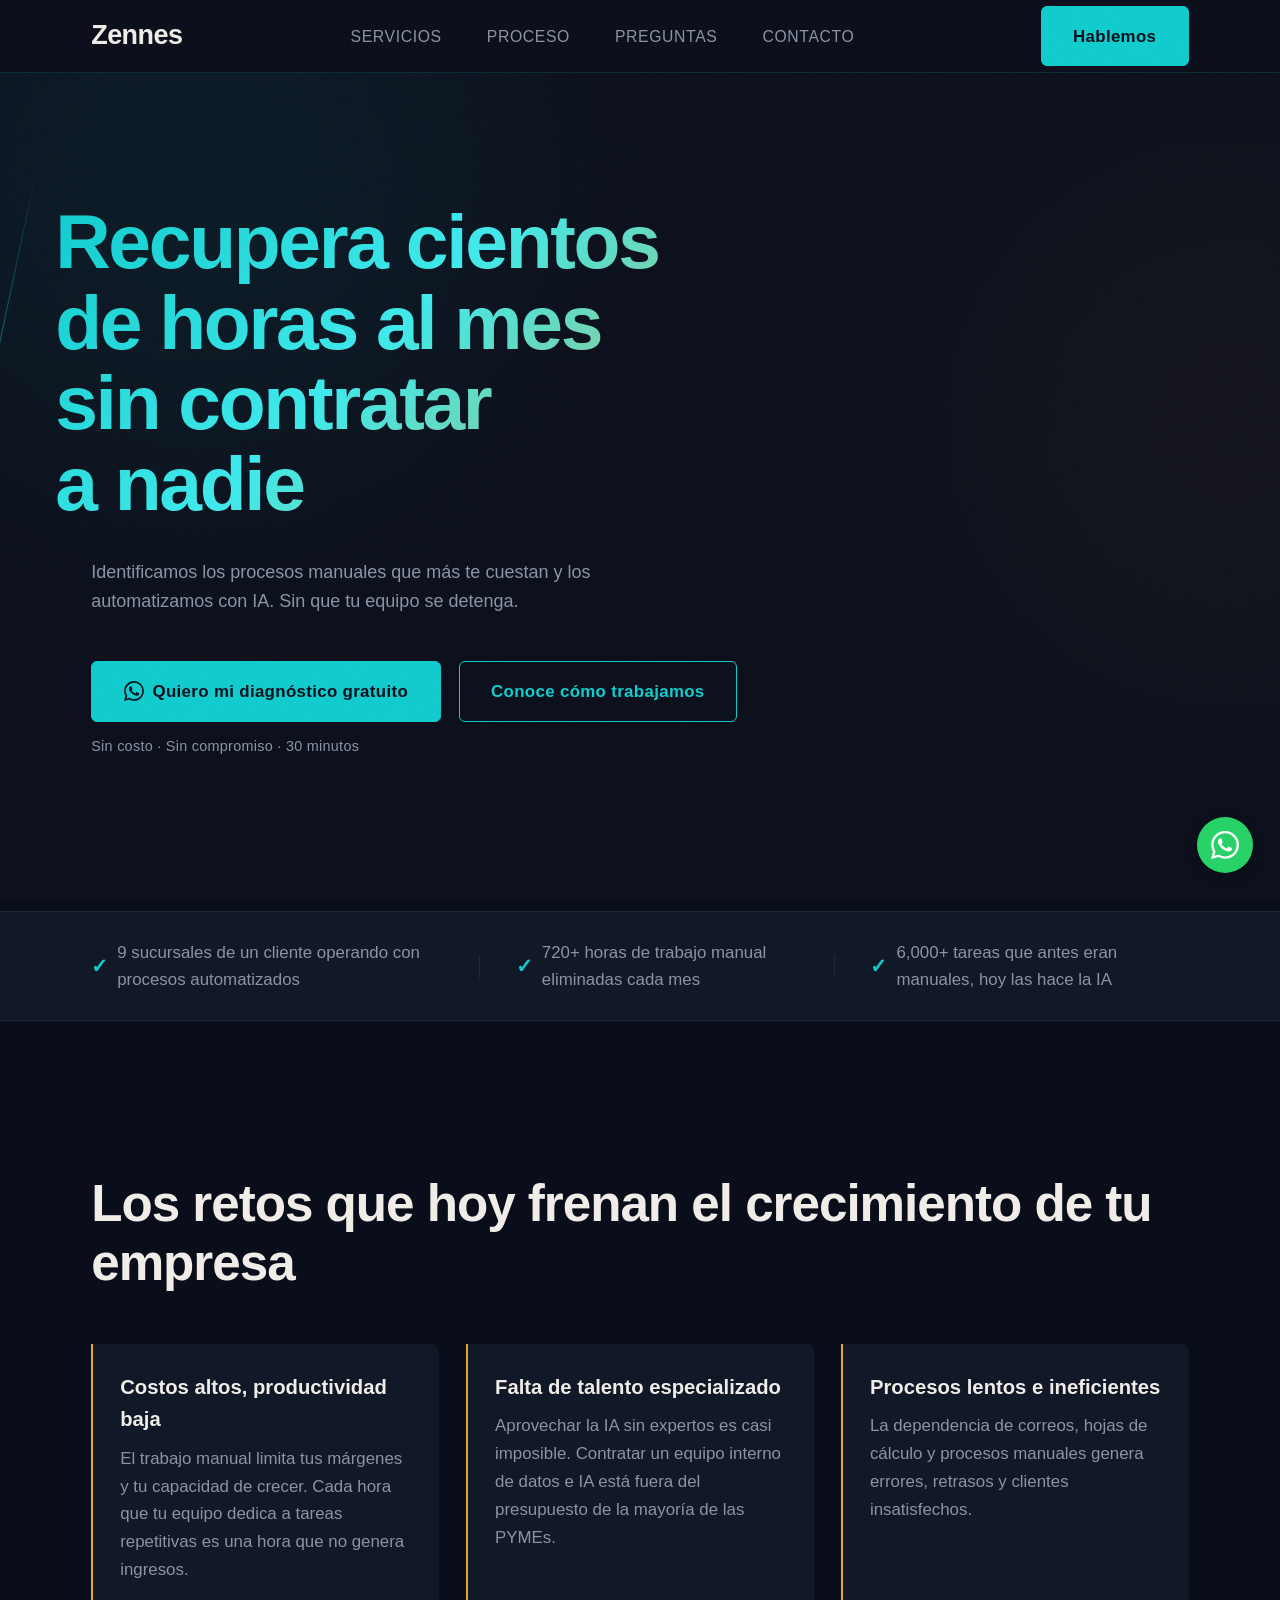
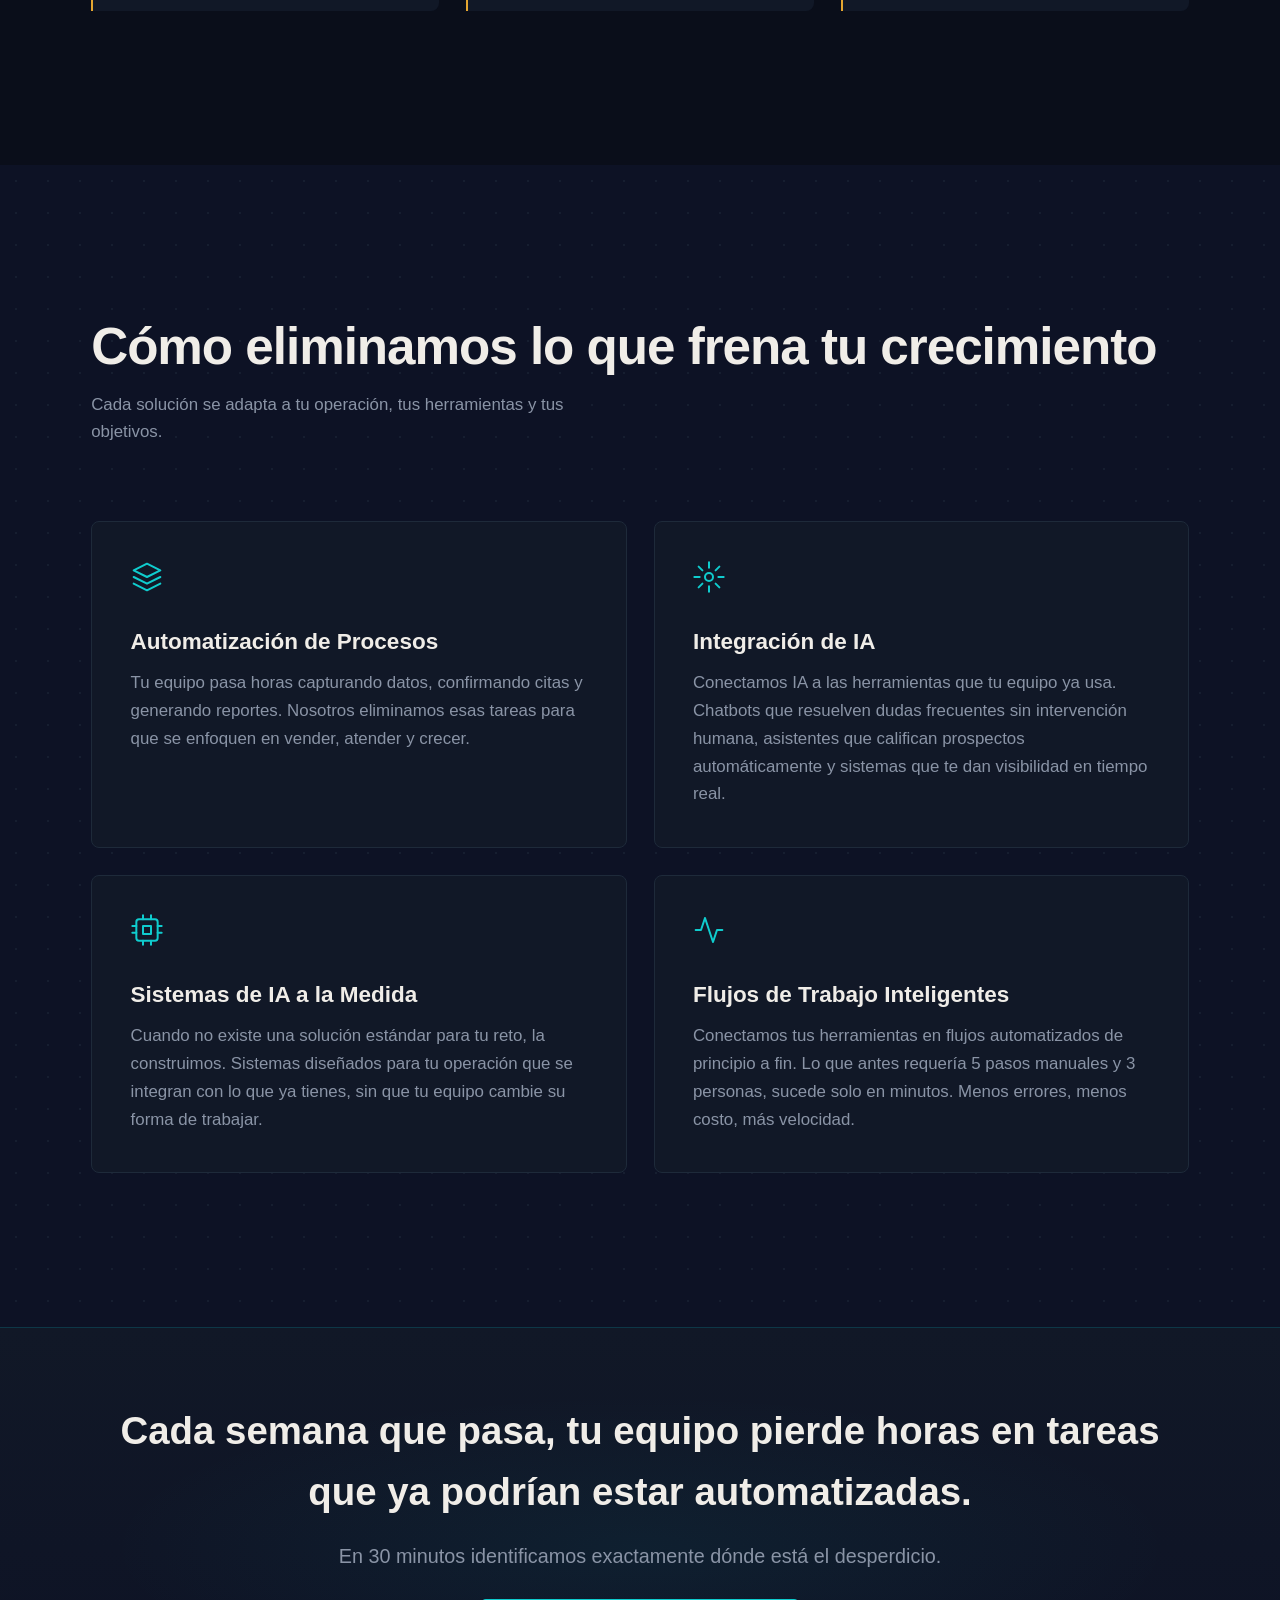
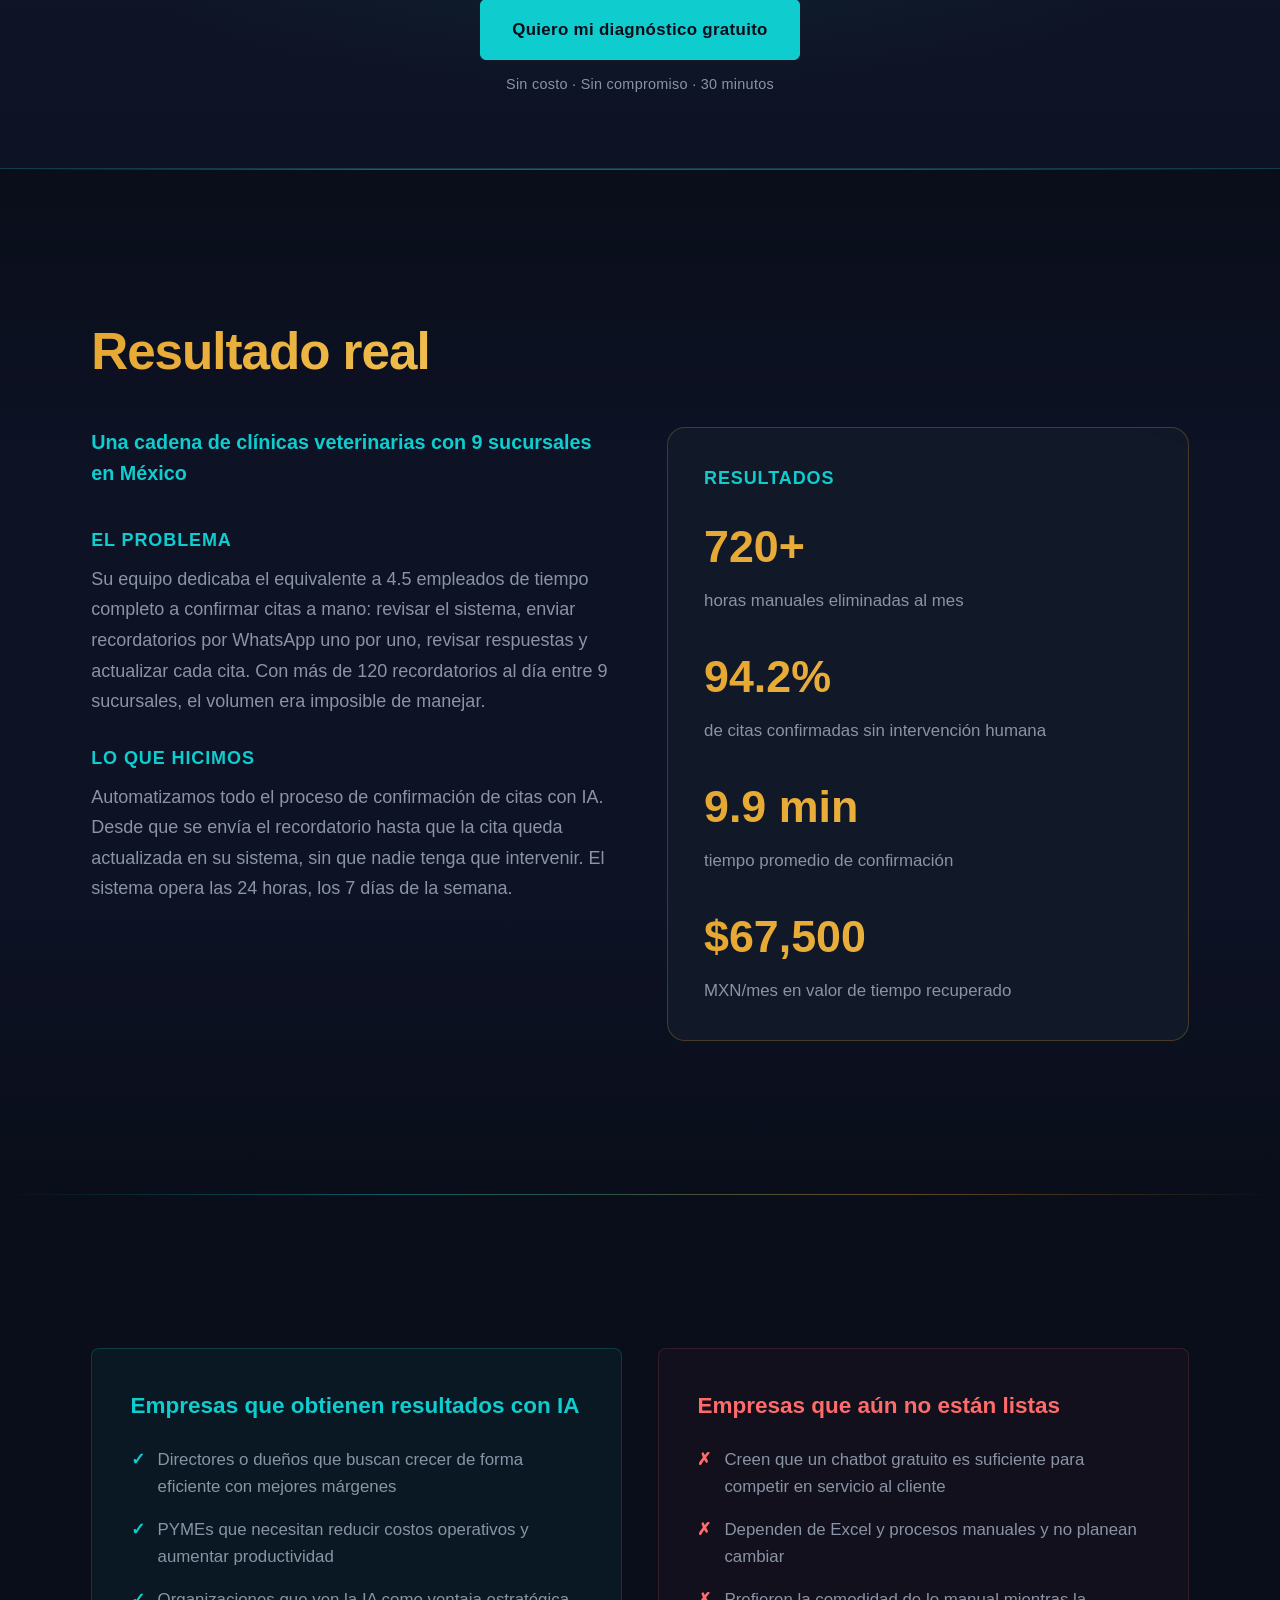
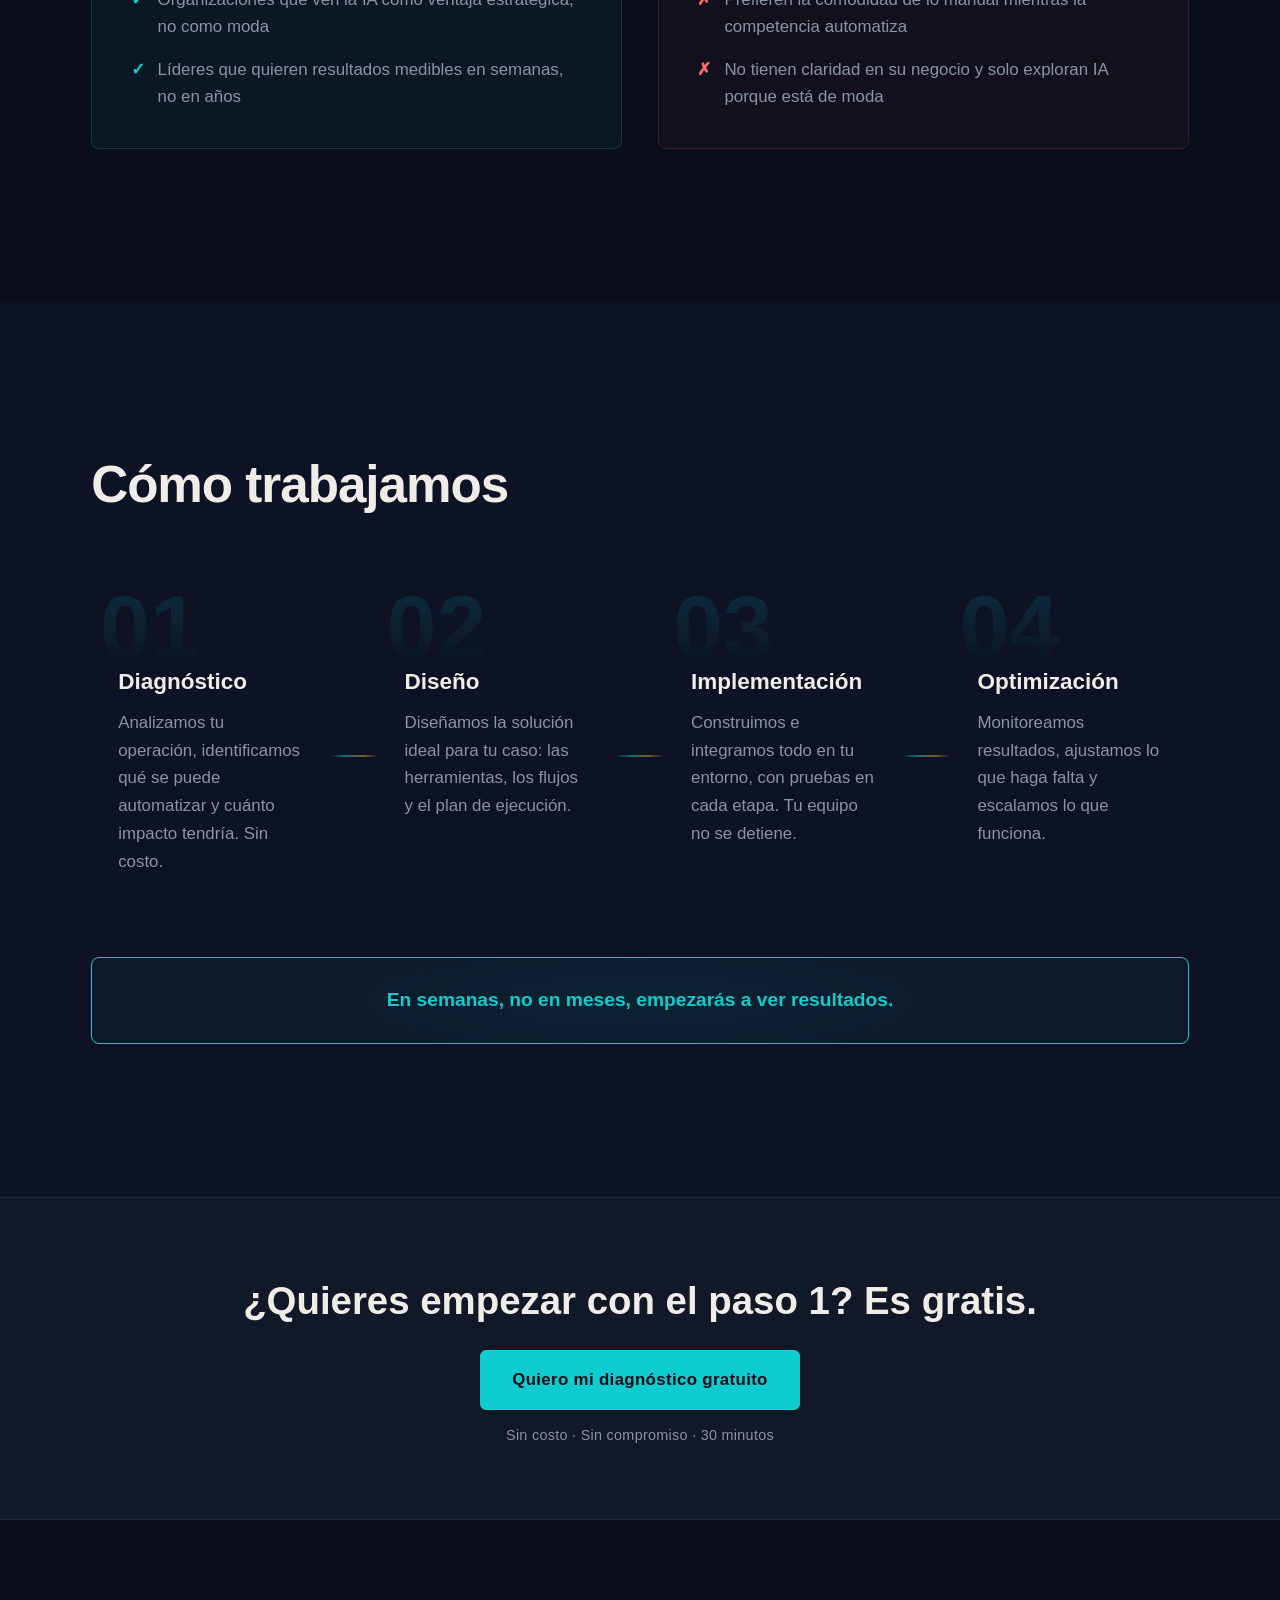
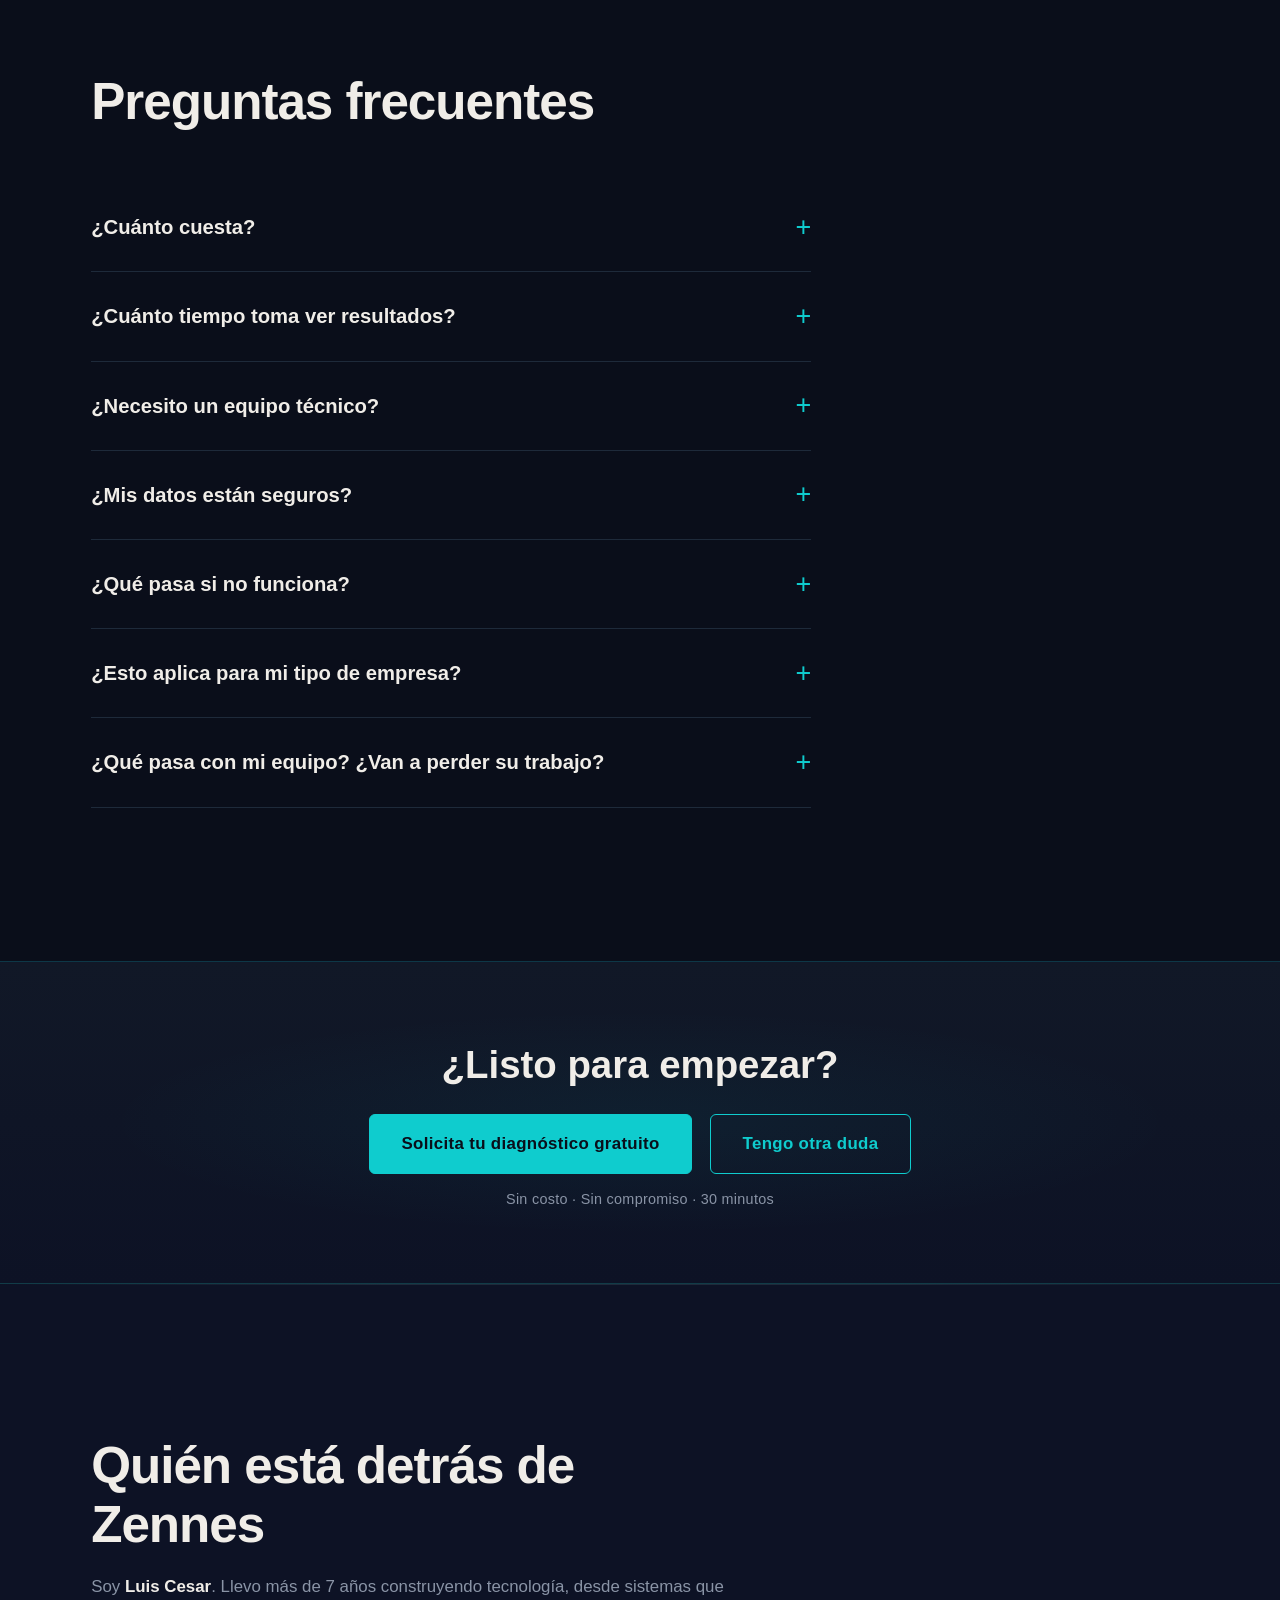
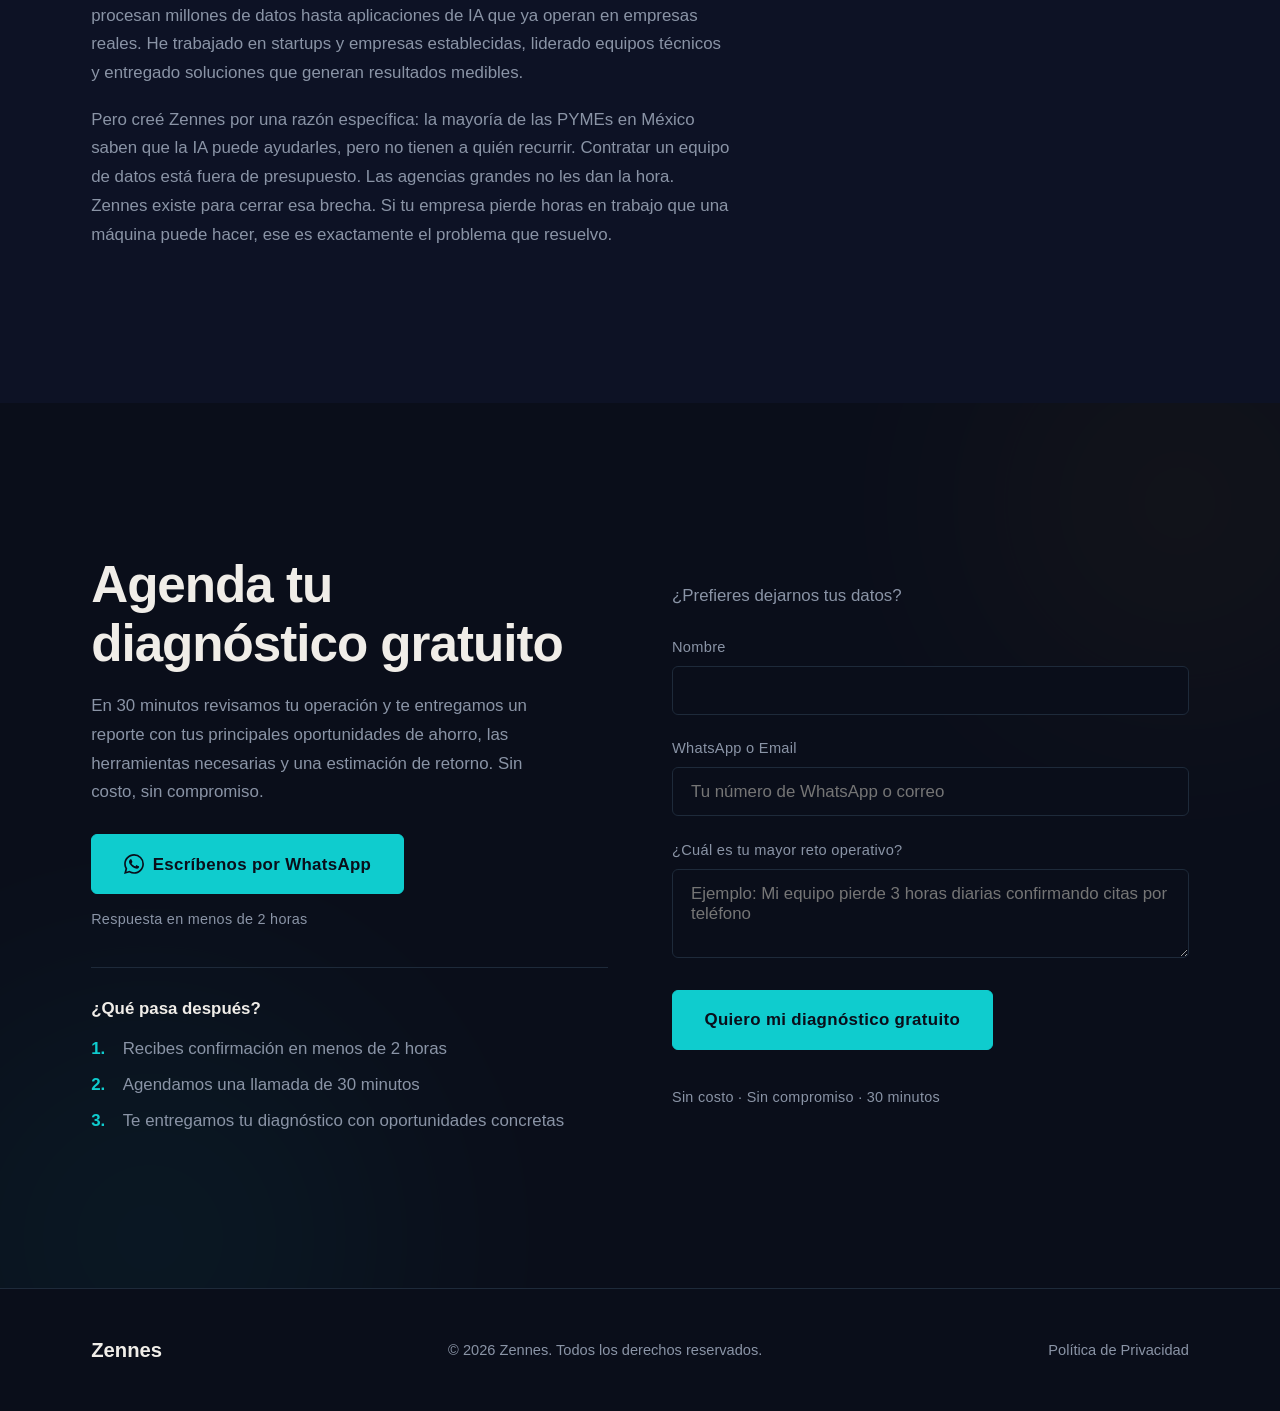
==== index.html @ e69bf0d9 "feat: design refresh with warm accent, stagger animations, and elevated case study - Add warm amber " ====
<!DOCTYPE html>
<html lang="es">
<head>
  <meta charset="UTF-8">
  <meta name="viewport" content="width=device-width, initial-scale=1.0">
  <title>Zennes | Automatiza tu negocio con IA | Consultoría para PYMEs en México</title>
  <meta name="description" content="Recupera cientos de horas al mes automatizando procesos con IA. Consultoría para PYMEs en México. Diagnóstico gratuito.">
  <meta property="og:title" content="Zennes | Automatiza tu negocio con IA">
  <meta property="og:description" content="Recupera cientos de horas al mes automatizando procesos con IA. Consultoría para PYMEs en México.">
  <meta property="og:type" content="website">
  <meta property="og:locale" content="es_MX">
  <link href="https://api.fontshare.com/v2/css?f[]=clash-display@400,500,600,700&f[]=general-sans@400,500,600,700&display=swap" rel="stylesheet">
  <link rel="stylesheet" href="styles.css">
  <!-- Google Analytics -->
  <script async src="https://www.googletagmanager.com/gtag/js?id=G-JPM9BBRP84"></script>
  <script>
    window.dataLayer = window.dataLayer || [];
    function gtag(){dataLayer.push(arguments);}
    gtag('js', new Date());
    gtag('config', 'G-JPM9BBRP84');
  </script>
</head>
<body>

  <!-- ========== NAVIGATION ========== -->
  <nav class="nav" id="nav">
    <div class="nav__inner">
      <a href="#" class="nav__logo">Zennes</a>
      <button class="nav__hamburger" id="nav-toggle" aria-label="Abrir menú" aria-expanded="false">
        <span class="nav__hamburger-line"></span>
        <span class="nav__hamburger-line"></span>
        <span class="nav__hamburger-line"></span>
      </button>
      <ul class="nav__links" id="nav-links">
        <li><a href="#servicios" class="nav__link">Servicios</a></li>
        <li><a href="#proceso" class="nav__link">Proceso</a></li>
        <li><a href="#preguntas" class="nav__link">Preguntas</a></li>
        <li><a href="#contacto" class="nav__link">Contacto</a></li>
      </ul>
      <a href="https://wa.me/5215524497465?text=Hola%2C%20me%20interesa%20un%20diagn%C3%B3stico%20de%20automatizaci%C3%B3n%20para%20mi%20empresa." class="btn btn--solid nav__cta" target="_blank" rel="noopener">Hablemos</a>
    </div>
  </nav>

  <!-- ========== HERO ========== -->
  <section class="hero" id="hero">
    <div class="hero__gradient-blob hero__gradient-blob--1"></div>
    <div class="hero__gradient-blob hero__gradient-blob--2"></div>
    <div class="hero__inner">
      <div class="hero__content">
        <h1 class="hero__heading">
          Recupera cientos<br>
          de horas al mes<br>
          sin contratar<br>
          a nadie
        </h1>
        <p class="hero__subtext">Identificamos los procesos manuales que más te cuestan y los automatizamos con IA. Sin que tu equipo se detenga.</p>
        <div class="hero__ctas">
          <a href="https://wa.me/5215524497465?text=Hola%2C%20me%20interesa%20un%20diagn%C3%B3stico%20de%20automatizaci%C3%B3n%20para%20mi%20empresa." class="btn btn--solid" target="_blank" rel="noopener">
            <svg class="btn__icon" width="20" height="20" viewBox="0 0 24 24" fill="currentColor"><path d="M17.472 14.382c-.297-.149-1.758-.867-2.03-.967-.273-.099-.471-.148-.67.15-.197.297-.767.966-.94 1.164-.173.199-.347.223-.644.075-.297-.15-1.255-.463-2.39-1.475-.883-.788-1.48-1.761-1.653-2.059-.173-.297-.018-.458.13-.606.134-.133.298-.347.446-.52.149-.174.198-.298.298-.497.099-.198.05-.371-.025-.52-.075-.149-.669-1.612-.916-2.207-.242-.579-.487-.5-.669-.51-.173-.008-.371-.01-.57-.01-.198 0-.52.074-.792.372-.272.297-1.04 1.016-1.04 2.479 0 1.462 1.065 2.875 1.213 3.074.149.198 2.096 3.2 5.077 4.487.709.306 1.262.489 1.694.625.712.227 1.36.195 1.871.118.571-.085 1.758-.719 2.006-1.413.248-.694.248-1.289.173-1.413-.074-.124-.272-.198-.57-.347m-5.421 7.403h-.004a9.87 9.87 0 0 1-5.031-1.378l-.361-.214-3.741.982.998-3.648-.235-.374a9.86 9.86 0 0 1-1.51-5.26c.001-5.45 4.436-9.884 9.888-9.884 2.64 0 5.122 1.03 6.988 2.898a9.825 9.825 0 0 1 2.893 6.994c-.003 5.45-4.437 9.884-9.885 9.884m8.413-18.297A11.815 11.815 0 0 0 12.05 0C5.495 0 .16 5.335.157 11.892c0 2.096.547 4.142 1.588 5.945L.057 24l6.305-1.654a11.882 11.882 0 0 0 5.683 1.448h.005c6.554 0 11.89-5.335 11.893-11.893a11.821 11.821 0 0 0-3.48-8.413z"/></svg>
            Quiero mi diagnóstico gratuito
          </a>
          <a href="#proceso" class="btn btn--outline">
            Conoce cómo trabajamos
          </a>
        </div>
        <span class="btn__micro">Sin costo · Sin compromiso · 30 minutos</span>
      </div>
    </div>
  </section>

  <!-- ========== SOCIAL PROOF ========== -->
  <section class="proof">
    <div class="proof__inner">
      <div class="proof__item">
        <span class="proof__check" aria-hidden="true">&#10003;</span>
        <span class="proof__text">9 sucursales de un cliente operando con procesos automatizados</span>
      </div>
      <div class="proof__divider" aria-hidden="true"></div>
      <div class="proof__item">
        <span class="proof__check" aria-hidden="true">&#10003;</span>
        <span class="proof__text">720+ horas de trabajo manual eliminadas cada mes</span>
      </div>
      <div class="proof__divider" aria-hidden="true"></div>
      <div class="proof__item">
        <span class="proof__check" aria-hidden="true">&#10003;</span>
        <span class="proof__text">6,000+ tareas que antes eran manuales, hoy las hace la IA</span>
      </div>
    </div>
  </section>

  <!-- ========== PAIN POINTS ========== -->
  <section class="pains reveal">
    <div class="pains__inner">
      <h2 class="section-heading">Los retos que hoy frenan el crecimiento de tu empresa</h2>
      <div class="pains__grid">
        <div class="pains__card stagger-item">
          <h3 class="pains__title">Costos altos, productividad baja</h3>
          <p class="pains__desc">El trabajo manual limita tus márgenes y tu capacidad de crecer. Cada hora que tu equipo dedica a tareas repetitivas es una hora que no genera ingresos.</p>
        </div>
        <div class="pains__card stagger-item">
          <h3 class="pains__title">Falta de talento especializado</h3>
          <p class="pains__desc">Aprovechar la IA sin expertos es casi imposible. Contratar un equipo interno de datos e IA está fuera del presupuesto de la mayoría de las PYMEs.</p>
        </div>
        <div class="pains__card stagger-item">
          <h3 class="pains__title">Procesos lentos e ineficientes</h3>
          <p class="pains__desc">La dependencia de correos, hojas de cálculo y procesos manuales genera errores, retrasos y clientes insatisfechos.</p>
        </div>
      </div>
    </div>
  </section>

  <!-- ========== WHAT WE DO ========== -->
  <section class="services reveal" id="servicios">
    <div class="services__inner">
      <div class="services__header">
        <h2 class="section-heading">Cómo eliminamos lo que frena tu crecimiento</h2>
        <p class="section-subtext">Cada solución se adapta a tu operación, tus herramientas y tus objetivos.</p>
      </div>
      <div class="services__grid">
        <div class="service-card service-card--1 stagger-item">
          <div class="service-card__icon">
            <svg width="32" height="32" viewBox="0 0 24 24" fill="none" stroke="currentColor" stroke-width="1.5" stroke-linecap="round" stroke-linejoin="round"><path d="M12 2L2 7l10 5 10-5-10-5z"/><path d="M2 17l10 5 10-5"/><path d="M2 12l10 5 10-5"/></svg>
          </div>
          <h3 class="service-card__title">Automatización de Procesos</h3>
          <p class="service-card__desc">Tu equipo pasa horas capturando datos, confirmando citas y generando reportes. Nosotros eliminamos esas tareas para que se enfoquen en vender, atender y crecer.</p>
        </div>
        <div class="service-card service-card--2 stagger-item">
          <div class="service-card__icon">
            <svg width="32" height="32" viewBox="0 0 24 24" fill="none" stroke="currentColor" stroke-width="1.5" stroke-linecap="round" stroke-linejoin="round"><circle cx="12" cy="12" r="3"/><path d="M12 1v4m0 14v4M4.22 4.22l2.83 2.83m9.9 9.9l2.83 2.83M1 12h4m14 0h4M4.22 19.78l2.83-2.83m9.9-9.9l2.83-2.83"/></svg>
          </div>
          <h3 class="service-card__title">Integración de IA</h3>
          <p class="service-card__desc">Conectamos IA a las herramientas que tu equipo ya usa. Chatbots que resuelven dudas frecuentes sin intervención humana, asistentes que califican prospectos automáticamente y sistemas que te dan visibilidad en tiempo real.</p>
        </div>
        <div class="service-card service-card--3 stagger-item">
          <div class="service-card__icon">
            <svg width="32" height="32" viewBox="0 0 24 24" fill="none" stroke="currentColor" stroke-width="1.5" stroke-linecap="round" stroke-linejoin="round"><rect x="4" y="4" width="16" height="16" rx="2"/><path d="M9 9h6v6H9z"/><path d="M9 1v3M15 1v3M9 20v3M15 20v3M20 9h3M20 14h3M1 9h3M1 14h3"/></svg>
          </div>
          <h3 class="service-card__title">Sistemas de IA a la Medida</h3>
          <p class="service-card__desc">Cuando no existe una solución estándar para tu reto, la construimos. Sistemas diseñados para tu operación que se integran con lo que ya tienes, sin que tu equipo cambie su forma de trabajar.</p>
        </div>
        <div class="service-card service-card--4 stagger-item">
          <div class="service-card__icon">
            <svg width="32" height="32" viewBox="0 0 24 24" fill="none" stroke="currentColor" stroke-width="1.5" stroke-linecap="round" stroke-linejoin="round"><polyline points="22 12 18 12 15 21 9 3 6 12 2 12"/></svg>
          </div>
          <h3 class="service-card__title">Flujos de Trabajo Inteligentes</h3>
          <p class="service-card__desc">Conectamos tus herramientas en flujos automatizados de principio a fin. Lo que antes requería 5 pasos manuales y 3 personas, sucede solo en minutos. Menos errores, menos costo, más velocidad.</p>
        </div>
      </div>
    </div>
  </section>

  <!-- ========== MID-PAGE CTA ========== -->
  <section class="mid-cta mid-cta--primary">
    <div class="mid-cta__inner">
      <h2 class="mid-cta__heading">Cada semana que pasa, tu equipo pierde horas en tareas que ya podrían estar automatizadas.</h2>
      <p class="mid-cta__subtext">En 30 minutos identificamos exactamente dónde está el desperdicio.</p>
      <a href="https://wa.me/5215524497465?text=Hola%2C%20me%20interesa%20un%20diagn%C3%B3stico%20de%20automatizaci%C3%B3n%20para%20mi%20empresa." class="btn btn--solid" target="_blank" rel="noopener">Quiero mi diagnóstico gratuito</a>
      <span class="btn__micro">Sin costo · Sin compromiso · 30 minutos</span>
    </div>
  </section>

  <!-- ========== CASE STUDY ========== -->
  <section class="case-study reveal">
    <div class="case-study__inner">
      <h2 class="section-heading">Resultado real</h2>
      <div class="case-study__content">
        <div class="case-study__context">
          <p class="case-study__client">Una cadena de clínicas veterinarias con 9 sucursales en México</p>
          <div class="case-study__block">
            <h3 class="case-study__label">El problema</h3>
            <p class="case-study__text">Su equipo dedicaba el equivalente a 4.5 empleados de tiempo completo a confirmar citas a mano: revisar el sistema, enviar recordatorios por WhatsApp uno por uno, revisar respuestas y actualizar cada cita. Con más de 120 recordatorios al día entre 9 sucursales, el volumen era imposible de manejar.</p>
          </div>
          <div class="case-study__block">
            <h3 class="case-study__label">Lo que hicimos</h3>
            <p class="case-study__text">Automatizamos todo el proceso de confirmación de citas con IA. Desde que se envía el recordatorio hasta que la cita queda actualizada en su sistema, sin que nadie tenga que intervenir. El sistema opera las 24 horas, los 7 días de la semana.</p>
          </div>
        </div>
        <div class="case-study__results">
          <h3 class="case-study__label">Resultados</h3>
          <ul class="case-study__metrics">
            <li class="case-study__metric">
              <span class="case-study__number" data-animate>720+</span>
              <span class="case-study__desc">horas manuales eliminadas al mes</span>
            </li>
            <li class="case-study__metric">
              <span class="case-study__number" data-animate>94.2%</span>
              <span class="case-study__desc">de citas confirmadas sin intervención humana</span>
            </li>
            <li class="case-study__metric">
              <span class="case-study__number" data-animate>9.9 min</span>
              <span class="case-study__desc">tiempo promedio de confirmación</span>
            </li>
            <li class="case-study__metric">
              <span class="case-study__number" data-animate>$67,500</span>
              <span class="case-study__desc">MXN/mes en valor de tiempo recuperado</span>
            </li>
          </ul>
        </div>
      </div>
    </div>
  </section>

  <!-- ========== IDEAL CUSTOMER ========== -->
  <section class="ideal reveal">
    <div class="ideal__inner">
      <div class="ideal__col ideal__col--yes stagger-item">
        <h2 class="ideal__heading ideal__heading--yes">Empresas que obtienen resultados con IA</h2>
        <ul class="ideal__list">
          <li class="ideal__item ideal__item--yes">Directores o dueños que buscan crecer de forma eficiente con mejores márgenes</li>
          <li class="ideal__item ideal__item--yes">PYMEs que necesitan reducir costos operativos y aumentar productividad</li>
          <li class="ideal__item ideal__item--yes">Organizaciones que ven la IA como ventaja estratégica, no como moda</li>
          <li class="ideal__item ideal__item--yes">Líderes que quieren resultados medibles en semanas, no en años</li>
        </ul>
      </div>
      <div class="ideal__col ideal__col--no stagger-item">
        <h2 class="ideal__heading ideal__heading--no">Empresas que aún no están listas</h2>
        <ul class="ideal__list">
          <li class="ideal__item ideal__item--no">Creen que un chatbot gratuito es suficiente para competir en servicio al cliente</li>
          <li class="ideal__item ideal__item--no">Dependen de Excel y procesos manuales y no planean cambiar</li>
          <li class="ideal__item ideal__item--no">Prefieren la comodidad de lo manual mientras la competencia automatiza</li>
          <li class="ideal__item ideal__item--no">No tienen claridad en su negocio y solo exploran IA porque está de moda</li>
        </ul>
      </div>
    </div>
  </section>

  <!-- ========== HOW IT WORKS ========== -->
  <section class="process reveal" id="proceso">
    <div class="process__inner">
      <h2 class="section-heading">Cómo trabajamos</h2>
      <div class="process__steps">
        <div class="process__step stagger-item" data-step="01">
          <div class="process__content">
            <h3 class="process__title">Diagnóstico</h3>
            <p class="process__desc">Analizamos tu operación, identificamos qué se puede automatizar y cuánto impacto tendría. Sin costo.</p>
          </div>
        </div>
        <div class="process__connector" aria-hidden="true"></div>
        <div class="process__step stagger-item" data-step="02">
          <div class="process__content">
            <h3 class="process__title">Diseño</h3>
            <p class="process__desc">Diseñamos la solución ideal para tu caso: las herramientas, los flujos y el plan de ejecución.</p>
          </div>
        </div>
        <div class="process__connector" aria-hidden="true"></div>
        <div class="process__step stagger-item" data-step="03">
          <div class="process__content">
            <h3 class="process__title">Implementación</h3>
            <p class="process__desc">Construimos e integramos todo en tu entorno, con pruebas en cada etapa. Tu equipo no se detiene.</p>
          </div>
        </div>
        <div class="process__connector" aria-hidden="true"></div>
        <div class="process__step stagger-item" data-step="04">
          <div class="process__content">
            <h3 class="process__title">Optimización</h3>
            <p class="process__desc">Monitoreamos resultados, ajustamos lo que haga falta y escalamos lo que funciona.</p>
          </div>
        </div>
      </div>
      <div class="process__result">
        <p class="process__result-text">En semanas, no en meses, empezarás a ver resultados.</p>
      </div>
    </div>
  </section>

  <!-- ========== POST-PROCESS CTA ========== -->
  <section class="mid-cta">
    <div class="mid-cta__inner">
      <h2 class="mid-cta__heading">¿Quieres empezar con el paso 1? Es gratis.</h2>
      <a href="https://wa.me/5215524497465?text=Hola%2C%20me%20interesa%20un%20diagn%C3%B3stico%20de%20automatizaci%C3%B3n%20para%20mi%20empresa." class="btn btn--solid" target="_blank" rel="noopener">Quiero mi diagnóstico gratuito</a>
      <span class="btn__micro">Sin costo · Sin compromiso · 30 minutos</span>
    </div>
  </section>

  <!-- ========== FAQ ========== -->
  <section class="faq reveal" id="preguntas">
    <div class="faq__inner">
      <h2 class="section-heading">Preguntas frecuentes</h2>
      <div class="faq__list">
        <details class="faq__item">
          <summary class="faq__question">¿Cuánto cuesta?</summary>
          <p class="faq__answer">Tenemos proyectos desde $3,000 MXN mensuales. El costo depende del alcance y la complejidad, pero siempre empezamos con un diagnóstico gratuito donde te damos una propuesta clara con costos y retorno esperado. Sin sorpresas, sin contratos de largo plazo.</p>
        </details>
        <details class="faq__item">
          <summary class="faq__question">¿Cuánto tiempo toma ver resultados?</summary>
          <p class="faq__answer">Depende de la complejidad, pero la mayoría de nuestros proyectos entregan resultados medibles en 4 a 8 semanas.</p>
        </details>
        <details class="faq__item">
          <summary class="faq__question">¿Necesito un equipo técnico?</summary>
          <p class="faq__answer">No. Nos encargamos de todo lo técnico. Solo necesitamos que alguien de tu equipo nos explique cómo trabajan hoy.</p>
        </details>
        <details class="faq__item">
          <summary class="faq__question">¿Mis datos están seguros?</summary>
          <p class="faq__answer">Sí. Trabajamos con las mejores prácticas de seguridad y firmamos acuerdos de confidencialidad antes de comenzar.</p>
        </details>
        <details class="faq__item">
          <summary class="faq__question">¿Qué pasa si no funciona?</summary>
          <p class="faq__answer">Si en el diagnóstico no encontramos oportunidades reales de ahorro, te lo decimos y no te cobramos nada. Y si después de implementar los resultados no son los esperados, ajustamos sin costo adicional hasta que lo sean.</p>
        </details>
        <details class="faq__item">
          <summary class="faq__question">¿Esto aplica para mi tipo de empresa?</summary>
          <p class="faq__answer">Trabajamos con PYMEs de 10 a 100 empleados en México, en cualquier industria: servicios, manufactura, distribución, retail, salud, educación. Si tu equipo pierde tiempo en tareas repetitivas, hay oportunidad. El diagnóstico gratuito nos dice exactamente dónde.</p>
        </details>
        <details class="faq__item">
          <summary class="faq__question">¿Qué pasa con mi equipo? ¿Van a perder su trabajo?</summary>
          <p class="faq__answer">No. La automatización no reemplaza personas, las libera. Tu equipo deja de hacer capturas, confirmaciones y reportes manuales para enfocarse en lo que realmente genera valor: vender, atender clientes, tomar decisiones.</p>
        </details>
      </div>
    </div>
  </section>

  <!-- ========== POST-FAQ CTA ========== -->
  <section class="mid-cta mid-cta--primary">
    <div class="mid-cta__inner">
      <h2 class="mid-cta__heading">¿Listo para empezar?</h2>
      <div class="mid-cta__actions">
        <a href="https://wa.me/5215524497465?text=Hola%2C%20me%20interesa%20un%20diagn%C3%B3stico%20de%20automatizaci%C3%B3n%20para%20mi%20empresa." class="btn btn--solid" target="_blank" rel="noopener">Solicita tu diagnóstico gratuito</a>
        <a href="https://wa.me/5215524497465?text=Hola%2C%20tengo%20una%20duda%20sobre%20sus%20servicios." class="btn btn--outline" target="_blank" rel="noopener">Tengo otra duda</a>
      </div>
      <span class="btn__micro">Sin costo · Sin compromiso · 30 minutos</span>
    </div>
  </section>

  <!-- ========== ABOUT / FOUNDER ========== -->
  <section class="founder reveal">
    <div class="founder__inner">
      <div class="founder__text">
        <h2 class="section-heading">Quién está detrás de Zennes</h2>
        <p class="founder__bio">Soy <strong>Luis Cesar</strong>. Llevo más de 7 años construyendo tecnología, desde sistemas que procesan millones de datos hasta aplicaciones de IA que ya operan en empresas reales. He trabajado en startups y empresas establecidas, liderado equipos técnicos y entregado soluciones que generan resultados medibles.</p>
        <p class="founder__bio">Pero creé Zennes por una razón específica: la mayoría de las PYMEs en México saben que la IA puede ayudarles, pero no tienen a quién recurrir. Contratar un equipo de datos está fuera de presupuesto. Las agencias grandes no les dan la hora. Zennes existe para cerrar esa brecha. Si tu empresa pierde horas en trabajo que una máquina puede hacer, ese es exactamente el problema que resuelvo.</p>
      </div>
    </div>
  </section>

  <!-- ========== CONTACT ========== -->
  <section class="contact reveal" id="contacto">
    <div class="contact__gradient-blob contact__gradient-blob--1"></div>
    <div class="contact__gradient-blob contact__gradient-blob--2"></div>
    <div class="contact__inner">
      <div class="contact__text">
        <h2 class="section-heading">Agenda tu diagnóstico gratuito</h2>
        <p class="contact__desc">En 30 minutos revisamos tu operación y te entregamos un reporte con tus principales oportunidades de ahorro, las herramientas necesarias y una estimación de retorno. Sin costo, sin compromiso.</p>
        <a href="https://wa.me/5215524497465?text=Hola%2C%20me%20interesa%20un%20diagn%C3%B3stico%20de%20automatizaci%C3%B3n%20para%20mi%20empresa." class="btn btn--solid contact__wa-btn" target="_blank" rel="noopener">
          <svg class="btn__icon" width="20" height="20" viewBox="0 0 24 24" fill="currentColor"><path d="M17.472 14.382c-.297-.149-1.758-.867-2.03-.967-.273-.099-.471-.148-.67.15-.197.297-.767.966-.94 1.164-.173.199-.347.223-.644.075-.297-.15-1.255-.463-2.39-1.475-.883-.788-1.48-1.761-1.653-2.059-.173-.297-.018-.458.13-.606.134-.133.298-.347.446-.52.149-.174.198-.298.298-.497.099-.198.05-.371-.025-.52-.075-.149-.669-1.612-.916-2.207-.242-.579-.487-.5-.669-.51-.173-.008-.371-.01-.57-.01-.198 0-.52.074-.792.372-.272.297-1.04 1.016-1.04 2.479 0 1.462 1.065 2.875 1.213 3.074.149.198 2.096 3.2 5.077 4.487.709.306 1.262.489 1.694.625.712.227 1.36.195 1.871.118.571-.085 1.758-.719 2.006-1.413.248-.694.248-1.289.173-1.413-.074-.124-.272-.198-.57-.347m-5.421 7.403h-.004a9.87 9.87 0 0 1-5.031-1.378l-.361-.214-3.741.982.998-3.648-.235-.374a9.86 9.86 0 0 1-1.51-5.26c.001-5.45 4.436-9.884 9.888-9.884 2.64 0 5.122 1.03 6.988 2.898a9.825 9.825 0 0 1 2.893 6.994c-.003 5.45-4.437 9.884-9.885 9.884m8.413-18.297A11.815 11.815 0 0 0 12.05 0C5.495 0 .16 5.335.157 11.892c0 2.096.547 4.142 1.588 5.945L.057 24l6.305-1.654a11.882 11.882 0 0 0 5.683 1.448h.005c6.554 0 11.89-5.335 11.893-11.893a11.821 11.821 0 0 0-3.48-8.413z"/></svg>
          Escríbenos por WhatsApp
        </a>
        <span class="btn__micro">Respuesta en menos de 2 horas</span>
        <div class="contact__next-steps">
          <p class="contact__next-label">¿Qué pasa después?</p>
          <ol class="contact__next-list">
            <li>Recibes confirmación en menos de 2 horas</li>
            <li>Agendamos una llamada de 30 minutos</li>
            <li>Te entregamos tu diagnóstico con oportunidades concretas</li>
          </ol>
        </div>
      </div>
      <form class="contact__form" action="https://formspree.io/f/mreyzbld" method="POST">
        <p class="form__alt-label">¿Prefieres dejarnos tus datos?</p>
        <div class="form__group">
          <label class="form__label" for="name">Nombre</label>
          <input class="form__input" type="text" id="name" name="name" required>
        </div>
        <div class="form__group">
          <label class="form__label" for="contact">WhatsApp o Email</label>
          <input class="form__input" type="text" id="contact" name="contact" placeholder="Tu número de WhatsApp o correo" required>
        </div>
        <div class="form__group">
          <label class="form__label" for="challenge">¿Cuál es tu mayor reto operativo?</label>
          <textarea class="form__input form__textarea" id="challenge" name="challenge" rows="3" placeholder="Ejemplo: Mi equipo pierde 3 horas diarias confirmando citas por teléfono"></textarea>
        </div>
        <button class="btn btn--solid form__submit" type="submit">Quiero mi diagnóstico gratuito</button>
        <span class="btn__micro">Sin costo · Sin compromiso · 30 minutos</span>
      </form>
    </div>
  </section>

  <!-- ========== FOOTER ========== -->
  <footer class="footer">
    <div class="footer__inner">
      <span class="footer__logo">Zennes</span>
      <span class="footer__copy">&copy; 2026 Zennes. Todos los derechos reservados.</span>
      <a href="#" class="footer__link">Política de Privacidad</a>
    </div>
  </footer>

  <!-- Floating WhatsApp Button -->
  <a href="https://wa.me/5215524497465?text=Hola%2C%20me%20interesa%20un%20diagn%C3%B3stico%20de%20automatizaci%C3%B3n%20para%20mi%20empresa." class="whatsapp-float" target="_blank" rel="noopener" aria-label="Contactar por WhatsApp">
    <svg width="28" height="28" viewBox="0 0 24 24" fill="#fff"><path d="M17.472 14.382c-.297-.149-1.758-.867-2.03-.967-.273-.099-.471-.148-.67.15-.197.297-.767.966-.94 1.164-.173.199-.347.223-.644.075-.297-.15-1.255-.463-2.39-1.475-.883-.788-1.48-1.761-1.653-2.059-.173-.297-.018-.458.13-.606.134-.133.298-.347.446-.52.149-.174.198-.298.298-.497.099-.198.05-.371-.025-.52-.075-.149-.669-1.612-.916-2.207-.242-.579-.487-.5-.669-.51-.173-.008-.371-.01-.57-.01-.198 0-.52.074-.792.372-.272.297-1.04 1.016-1.04 2.479 0 1.462 1.065 2.875 1.213 3.074.149.198 2.096 3.2 5.077 4.487.709.306 1.262.489 1.694.625.712.227 1.36.195 1.871.118.571-.085 1.758-.719 2.006-1.413.248-.694.248-1.289.173-1.413-.074-.124-.272-.198-.57-.347m-5.421 7.403h-.004a9.87 9.87 0 0 1-5.031-1.378l-.361-.214-3.741.982.998-3.648-.235-.374a9.86 9.86 0 0 1-1.51-5.26c.001-5.45 4.436-9.884 9.888-9.884 2.64 0 5.122 1.03 6.988 2.898a9.825 9.825 0 0 1 2.893 6.994c-.003 5.45-4.437 9.884-9.885 9.884m8.413-18.297A11.815 11.815 0 0 0 12.05 0C5.495 0 .16 5.335.157 11.892c0 2.096.547 4.142 1.588 5.945L.057 24l6.305-1.654a11.882 11.882 0 0 0 5.683 1.448h.005c6.554 0 11.89-5.335 11.893-11.893a11.821 11.821 0 0 0-3.48-8.413z"/></svg>
  </a>

  <!-- Grain overlay -->
  <div class="grain" aria-hidden="true"></div>

  <script src="main.js" defer></script>
</body>
</html>
---- styles.css ----
/* ============================================================
   ZENNES — Design System & Complete Styles
   Concept: "Teal Precision" with warm accent — Swiss meets bold
   ============================================================ */

/* ----- Custom Properties ----- */
:root {
  --bg: #0A0E1A;
  --bg-alt: #0D1225;
  --surface: #111827;
  --surface-elevated: #161E30;
  --border: #1E2A3A;
  --border-subtle: #172033;
  --text-primary: #F0EDE8;
  --text-secondary: #8A94A6;
  --accent: #0FCCCE;
  --accent-secondary: #0EA5A8;
  --accent-highlight: #3EEAEC;
  --accent-warm: #E5A630;
  --accent-warm-secondary: #D4922A;
  --accent-warm-highlight: #F0BE4F;
  --negative: #FF6B6B;

  --font-heading: 'Clash Display', sans-serif;
  --font-body: 'General Sans', sans-serif;

  --ease-out-expo: cubic-bezier(0.16, 1, 0.3, 1);
  --transition-base: 0.4s var(--ease-out-expo);

  --content-max: 1200px;
  --content-padding: clamp(1.25rem, 4vw, 3rem);
  --section-spacing: clamp(5rem, 12vw, 10rem);

  --nav-height: 72px;
}

/* ----- Reset ----- */
*, *::before, *::after {
  margin: 0;
  padding: 0;
  box-sizing: border-box;
}

html {
  font-size: 18px;
  scroll-behavior: smooth;
  -webkit-font-smoothing: antialiased;
  -moz-osx-font-smoothing: grayscale;
}

body {
  font-family: var(--font-body);
  background: var(--bg);
  color: var(--text-primary);
  line-height: 1.6;
  overflow-x: hidden;
  position: relative;
}

a {
  color: inherit;
  text-decoration: none;
}

ul {
  list-style: none;
}

img, svg {
  display: block;
  max-width: 100%;
}

button {
  border: none;
  background: none;
  cursor: pointer;
  font: inherit;
  color: inherit;
}

/* ----- Grain Overlay ----- */
.grain {
  position: fixed;
  inset: 0;
  z-index: 9999;
  pointer-events: none;
  opacity: 0.04;
  background-image: url("data:image/svg+xml,%3Csvg viewBox='0 0 256 256' xmlns='http://www.w3.org/2000/svg'%3E%3Cfilter id='noise'%3E%3CfeTurbulence type='fractalNoise' baseFrequency='0.9' numOctaves='4' stitchTiles='stitch'/%3E%3C/filter%3E%3Crect width='100%25' height='100%25' filter='url(%23noise)'/%3E%3C/svg%3E");
  background-repeat: repeat;
  background-size: 200px 200px;
}

/* ============================================================
   NAVIGATION
   ============================================================ */
.nav {
  position: sticky;
  top: 0;
  z-index: 1000;
  background: rgba(10, 14, 26, 0.8);
  backdrop-filter: blur(16px);
  -webkit-backdrop-filter: blur(16px);
  border-bottom: 1px solid rgba(15, 204, 206, 0.15);
  animation: nav-slide-down 0.8s var(--ease-out-expo) both;
}

.nav__inner {
  max-width: var(--content-max);
  margin: 0 auto;
  padding: 0 var(--content-padding);
  display: flex;
  align-items: center;
  justify-content: space-between;
  height: var(--nav-height);
}

.nav__logo {
  font-family: var(--font-heading);
  font-size: 1.5rem;
  font-weight: 600;
  letter-spacing: -0.02em;
  color: var(--text-primary);
}

.nav__links {
  display: flex;
  gap: 2.5rem;
}

.nav__link {
  font-size: 0.875rem;
  font-weight: 500;
  letter-spacing: 0.04em;
  text-transform: uppercase;
  color: var(--text-secondary);
  transition: color var(--transition-base);
}

.nav__link:hover {
  color: var(--accent);
}

.nav__cta {
  padding: 0.5rem 1.25rem;
  font-size: 0.8125rem;
  letter-spacing: 0.02em;
  margin-left: 1rem;
  white-space: nowrap;
}

/* Hamburger */
.nav__hamburger {
  display: none;
  flex-direction: column;
  justify-content: center;
  gap: 5px;
  width: 44px;
  height: 44px;
}

.nav__hamburger-line {
  display: block;
  width: 100%;
  height: 2px;
  background: var(--text-primary);
  border-radius: 1px;
  transition: all var(--transition-base);
}

/* ============================================================
   HERO
   ============================================================ */
.hero {
  position: relative;
  padding-top: clamp(4rem, 10vw, 8rem);
  padding-bottom: var(--section-spacing);
  overflow: hidden;
}

/* Gradient blobs */
.hero__gradient-blob {
  position: absolute;
  border-radius: 50%;
  filter: blur(120px);
  pointer-events: none;
}

.hero__gradient-blob--1 {
  width: 600px;
  height: 600px;
  background: var(--accent);
  opacity: 0.06;
  top: -200px;
  left: -100px;
  animation: blob-drift 20s ease-in-out infinite alternate;
}

.hero__gradient-blob--2 {
  width: 500px;
  height: 500px;
  background: var(--accent-warm);
  opacity: 0.04;
  top: 100px;
  right: -200px;
  animation: blob-drift 25s ease-in-out infinite alternate-reverse;
}

.hero__inner {
  max-width: var(--content-max);
  margin: 0 auto;
  padding: 0 var(--content-padding);
  position: relative;
}

.hero__content {
  max-width: 800px;
  position: relative;
}

/* Diagonal accent line decoration */
.hero__content::before {
  content: '';
  position: absolute;
  top: -2rem;
  left: -3rem;
  width: 1px;
  height: 140%;
  background: linear-gradient(
    180deg,
    transparent 0%,
    var(--accent) 20%,
    var(--accent-warm) 80%,
    transparent 100%
  );
  opacity: 0.4;
  transform: rotate(12deg);
  transform-origin: top left;
}

.hero__heading {
  font-family: var(--font-heading);
  font-size: clamp(3rem, 6vw, 5.5rem);
  font-weight: 800;
  line-height: 1.05;
  letter-spacing: -0.03em;
  background: linear-gradient(135deg, var(--accent) 0%, var(--accent-highlight) 40%, var(--accent-warm) 100%);
  -webkit-background-clip: text;
  background-clip: text;
  -webkit-text-fill-color: transparent;
  margin-left: clamp(-2rem, -3vw, -4rem);
  padding-bottom: 0.1em;
  animation: hero-heading-up 1s var(--ease-out-expo) 0.2s both;
}

.hero__subtext {
  font-size: clamp(1rem, 1.4vw, 1.25rem);
  color: var(--text-secondary);
  margin-top: 1.5rem;
  max-width: 540px;
  animation: hero-fade-in 1s var(--ease-out-expo) 0.5s both;
}

.hero__ctas {
  display: flex;
  gap: 1rem;
  margin-top: 2.5rem;
  animation: hero-ctas-pop 0.8s var(--ease-out-expo) 0.8s both;
}

/* ============================================================
   BUTTONS
   ============================================================ */
.btn {
  display: inline-flex;
  align-items: center;
  gap: 0.5rem;
  padding: 0.875rem 1.75rem;
  font-family: var(--font-body);
  font-size: 0.9375rem;
  font-weight: 600;
  letter-spacing: 0.02em;
  border-radius: 6px;
  transition:
    background var(--transition-base),
    border-color var(--transition-base),
    box-shadow var(--transition-base),
    transform var(--transition-base);
  cursor: pointer;
}

.btn__icon {
  display: inline-block;
  width: 20px;
  height: 20px;
  flex-shrink: 0;
}

.btn--solid {
  background: var(--accent);
  color: var(--bg);
  border: 1px solid var(--accent);
}

.btn--solid:hover {
  background: var(--accent-highlight);
  border-color: var(--accent-highlight);
  box-shadow: 0 0 24px rgba(15, 204, 206, 0.35);
  transform: scale(1.02);
}

.btn--outline {
  background: transparent;
  color: var(--accent);
  border: 1px solid var(--accent);
}

.btn--outline:hover {
  background: rgba(15, 204, 206, 0.08);
  border-color: var(--accent-highlight);
  box-shadow: 0 0 24px rgba(15, 204, 206, 0.2);
  transform: scale(1.02);
}

.btn__micro {
  display: block;
  margin-top: 0.75rem;
  font-size: 0.8rem;
  color: var(--text-secondary);
  letter-spacing: 0.02em;
}

/* ============================================================
   SOCIAL PROOF BAR
   ============================================================ */
.proof {
  background: var(--surface);
  border-top: 1px solid var(--border);
  border-bottom: 1px solid var(--border);
  padding: 1.5rem 0;
}

.proof__inner {
  max-width: var(--content-max);
  margin: 0 auto;
  padding: 0 var(--content-padding);
  display: flex;
  align-items: center;
  justify-content: center;
  gap: 2rem;
}

.proof__item {
  display: flex;
  align-items: center;
  gap: 0.5rem;
  transition: transform var(--transition-base);
}

.proof__item:hover {
  transform: translateY(-1px);
}

.proof__check {
  color: var(--accent);
  font-size: 1.125rem;
  font-weight: 700;
}

.proof__text {
  font-size: 0.9375rem;
  font-weight: 500;
  color: var(--text-secondary);
}

.proof__divider {
  width: 1px;
  height: 1.25rem;
  background: var(--border);
}

/* ============================================================
   SECTION COMMON
   ============================================================ */
.section-heading {
  font-family: var(--font-heading);
  font-size: clamp(2rem, 4vw, 3.5rem);
  font-weight: 700;
  line-height: 1.15;
  letter-spacing: -0.02em;
  color: var(--text-primary);
}

.section-subtext {
  font-size: clamp(0.9375rem, 1.2vw, 1.125rem);
  color: var(--text-secondary);
  margin-top: 0.75rem;
  max-width: 480px;
}

/* ============================================================
   REVEAL (scroll animations with stagger support)
   ============================================================ */
.reveal {
  opacity: 0;
  transform: translateY(32px);
  transition: opacity 0.8s var(--ease-out-expo), transform 0.8s var(--ease-out-expo);
}

.reveal.revealed {
  opacity: 1;
  transform: translateY(0);
}

/* Staggered card reveals */
.reveal.revealed .stagger-item {
  animation: stagger-in 0.6s var(--ease-out-expo) both;
}

.stagger-item:nth-child(1) { animation-delay: 0s; }
.stagger-item:nth-child(2) { animation-delay: 0.1s; }
.stagger-item:nth-child(3) { animation-delay: 0.1s; }
.stagger-item:nth-child(4) { animation-delay: 0.2s; }

@keyframes stagger-in {
  from {
    opacity: 0;
    transform: translateY(24px);
  }
  to {
    opacity: 1;
    transform: translateY(0);
  }
}

/* ============================================================
   PAIN POINTS
   ============================================================ */
.pains {
  padding: var(--section-spacing) 0;
  background: var(--bg);
}

.pains__inner {
  max-width: var(--content-max);
  margin: 0 auto;
  padding: 0 var(--content-padding);
}

.pains__grid {
  display: grid;
  grid-template-columns: repeat(3, 1fr);
  gap: 1.5rem;
  margin-top: clamp(2rem, 4vw, 3.5rem);
}

.pains__card {
  padding: 1.5rem;
  border-left: 2px solid var(--accent-warm);
  background: var(--surface);
  border-radius: 0 8px 8px 0;
  transition: transform var(--transition-base), border-color var(--transition-base);
}

.pains__card:hover {
  transform: translateY(-2px);
  border-left-color: var(--accent-warm-highlight);
}

.pains__title {
  font-family: var(--font-heading);
  font-size: 1.125rem;
  font-weight: 600;
  color: var(--text-primary);
  margin-bottom: 0.5rem;
}

.pains__desc {
  font-size: 0.9375rem;
  color: var(--text-secondary);
  line-height: 1.65;
}

/* ============================================================
   SERVICES (What We Do)
   ============================================================ */
.services {
  padding: var(--section-spacing) 0;
  position: relative;
  background: var(--bg-alt);
}

/* Dot grid background */
.services::before {
  content: '';
  position: absolute;
  inset: 0;
  background-image: radial-gradient(circle, var(--border) 1px, transparent 1px);
  background-size: 32px 32px;
  opacity: 0.5;
  pointer-events: none;
}

.services__inner {
  max-width: var(--content-max);
  margin: 0 auto;
  padding: 0 var(--content-padding);
  position: relative;
}

.services__header {
  margin-bottom: clamp(3rem, 6vw, 5rem);
}

.services__grid {
  display: grid;
  grid-template-columns: repeat(2, 1fr);
  gap: 1.5rem;
}

.service-card {
  background: var(--surface);
  border: 1px solid var(--border);
  border-radius: 8px;
  padding: clamp(1.5rem, 3vw, 2.25rem);
  position: relative;
  overflow: hidden;
  transition:
    transform var(--transition-base),
    border-color var(--transition-base),
    box-shadow var(--transition-base);
}

/* Gradient top-border accent on hover */
.service-card::before {
  content: '';
  position: absolute;
  top: 0;
  left: 0;
  right: 0;
  height: 2px;
  background: linear-gradient(90deg, var(--accent), var(--accent-warm));
  opacity: 0;
  transition: opacity var(--transition-base);
}

.service-card:hover {
  border-color: var(--accent);
  box-shadow: 0 8px 32px rgba(15, 204, 206, 0.08), inset 0 0 30px rgba(15, 204, 206, 0.03);
  transform: translateY(-3px);
}

.service-card:hover::before {
  opacity: 1;
}

.service-card__icon {
  color: var(--accent);
  margin-bottom: 1.25rem;
  transition: transform var(--transition-base);
}

.service-card:hover .service-card__icon {
  transform: scale(1.1);
}

.service-card__icon svg {
  display: inline-block;
}

.service-card__title {
  font-family: var(--font-heading);
  font-size: 1.25rem;
  font-weight: 600;
  margin-bottom: 0.5rem;
  color: var(--text-primary);
}

.service-card__desc {
  font-size: 0.9375rem;
  color: var(--text-secondary);
  line-height: 1.65;
}

/* ============================================================
   MID-PAGE CTA
   ============================================================ */
.mid-cta {
  padding: 4rem 0;
  background: var(--surface);
  border-top: 1px solid var(--border);
  border-bottom: 1px solid var(--border);
  text-align: center;
}

/* Primary mid-CTA variant with glow */
.mid-cta--primary {
  background: linear-gradient(180deg, var(--surface) 0%, var(--bg-alt) 100%);
  border-top: 1px solid rgba(15, 204, 206, 0.2);
  border-bottom: 1px solid rgba(15, 204, 206, 0.2);
  position: relative;
  overflow: hidden;
}

.mid-cta--primary::before {
  content: '';
  position: absolute;
  inset: 0;
  background: radial-gradient(ellipse 60% 50% at 50% 50%, rgba(15, 204, 206, 0.06) 0%, transparent 70%);
  pointer-events: none;
}

.mid-cta__inner {
  max-width: var(--content-max);
  margin: 0 auto;
  padding: 0 var(--content-padding);
  position: relative;
}

.mid-cta__heading {
  font-family: var(--font-heading);
  font-size: clamp(1.5rem, 3vw, 2.25rem);
  font-weight: 600;
  color: var(--text-primary);
  margin-bottom: 1rem;
}

.mid-cta__subtext {
  color: var(--text-secondary);
  font-size: 1.1rem;
  margin-bottom: 1.5rem;
}

.mid-cta__actions {
  display: flex;
  gap: 1rem;
  justify-content: center;
  flex-wrap: wrap;
}

/* ============================================================
   CASE STUDY
   ============================================================ */
.case-study {
  padding: var(--section-spacing) 0;
  position: relative;
  overflow: hidden;
  background: linear-gradient(180deg, var(--bg) 0%, var(--bg-alt) 30%, var(--bg-alt) 70%, var(--bg) 100%);
}

/* Decorative gradient borders */
.case-study::before {
  content: '';
  position: absolute;
  top: 0;
  left: 0;
  right: 0;
  height: 1px;
  background: linear-gradient(90deg, transparent, var(--accent-warm) 30%, var(--accent) 70%, transparent);
  opacity: 0.4;
}

.case-study::after {
  content: '';
  position: absolute;
  bottom: 0;
  left: 0;
  right: 0;
  height: 1px;
  background: linear-gradient(90deg, transparent, var(--accent) 30%, var(--accent-warm) 70%, transparent);
  opacity: 0.4;
}

.case-study__inner {
  max-width: var(--content-max);
  margin: 0 auto;
  padding: 0 var(--content-padding);
  position: relative;
}

.case-study .section-heading {
  display: inline-block;
  background: linear-gradient(135deg, var(--accent-warm) 0%, var(--accent-warm-highlight) 100%);
  -webkit-background-clip: text;
  background-clip: text;
  -webkit-text-fill-color: transparent;
}

.case-study__content {
  display: grid;
  grid-template-columns: 1fr 1fr;
  gap: 3rem;
  margin-top: 2.5rem;
}

.case-study__client {
  font-size: 1.1rem;
  color: var(--accent);
  font-weight: 600;
  margin-bottom: 2rem;
}

.case-study__block {
  margin-bottom: 1.5rem;
}

.case-study__label {
  font-family: var(--font-heading);
  font-size: 1rem;
  font-weight: 600;
  color: var(--accent);
  text-transform: uppercase;
  letter-spacing: 0.05em;
  margin-bottom: 0.5rem;
}

.case-study__text {
  font-size: 1rem;
  color: var(--text-secondary);
  line-height: 1.7;
}

.case-study__results {
  background: var(--surface);
  border: 1px solid rgba(229, 166, 48, 0.25);
  border-radius: 1rem;
  padding: 2rem;
  position: relative;
  overflow: hidden;
}

/* Warm glow on results card */
.case-study__results::before {
  content: '';
  position: absolute;
  top: -50%;
  right: -30%;
  width: 200px;
  height: 200px;
  background: var(--accent-warm);
  filter: blur(100px);
  opacity: 0.06;
  pointer-events: none;
}

.case-study__metrics {
  list-style: none;
  display: flex;
  flex-direction: column;
  gap: 1.5rem;
  margin-top: 1rem;
}

.case-study__metric {
  display: flex;
  flex-direction: column;
  gap: 0.25rem;
}

.case-study__number {
  font-family: var(--font-heading);
  font-size: clamp(2rem, 3.5vw, 2.75rem);
  font-weight: 700;
  background: linear-gradient(135deg, var(--accent-warm) 0%, var(--accent-warm-highlight) 100%);
  -webkit-background-clip: text;
  background-clip: text;
  -webkit-text-fill-color: transparent;
}

.case-study__number.is-visible {
  animation: number-pop 0.6s var(--ease-out-expo) both;
}

.case-study__desc {
  font-size: 0.9375rem;
  color: var(--text-secondary);
}

@keyframes number-pop {
  from {
    opacity: 0;
    transform: translateY(12px) scale(0.9);
  }
  to {
    opacity: 1;
    transform: translateY(0) scale(1);
  }
}

/* ============================================================
   IDEAL CUSTOMER
   ============================================================ */
.ideal {
  padding: var(--section-spacing) 0;
  background: var(--bg);
}

.ideal__inner {
  max-width: var(--content-max);
  margin: 0 auto;
  padding: 0 var(--content-padding);
  display: grid;
  grid-template-columns: 1fr 1fr;
  gap: 2rem;
}

.ideal__col {
  padding: clamp(1.5rem, 3vw, 2.25rem);
  border-radius: 8px;
  transition: transform var(--transition-base);
}

.ideal__col:hover {
  transform: translateY(-2px);
}

.ideal__col--yes {
  background: rgba(15, 204, 206, 0.05);
  border: 1px solid rgba(15, 204, 206, 0.2);
}

.ideal__col--no {
  background: rgba(255, 100, 100, 0.03);
  border: 1px solid rgba(255, 100, 100, 0.15);
}

.ideal__heading {
  font-family: var(--font-heading);
  font-size: 1.25rem;
  font-weight: 600;
  margin-bottom: 1.25rem;
}

.ideal__heading--yes {
  color: var(--accent);
}

.ideal__heading--no {
  color: var(--negative);
}

.ideal__list {
  display: flex;
  flex-direction: column;
  gap: 0.875rem;
}

.ideal__item {
  font-size: 0.9375rem;
  color: var(--text-secondary);
  line-height: 1.6;
  padding-left: 1.5rem;
  position: relative;
}

.ideal__item::before {
  position: absolute;
  left: 0;
  font-weight: 700;
}

.ideal__item--yes::before {
  content: '\2713';
  color: var(--accent);
}

.ideal__item--no::before {
  content: '\2717';
  color: var(--negative);
}

/* ============================================================
   PROCESS (How It Works)
   ============================================================ */
.process {
  padding: var(--section-spacing) 0;
  background: var(--bg-alt);
  position: relative;
}

/* Subtle cross-hatch pattern */
.process::before {
  content: '';
  position: absolute;
  inset: 0;
  background-image:
    linear-gradient(45deg, var(--border-subtle) 1px, transparent 1px),
    linear-gradient(-45deg, var(--border-subtle) 1px, transparent 1px);
  background-size: 48px 48px;
  opacity: 0.3;
  pointer-events: none;
}

.process__inner {
  max-width: var(--content-max);
  margin: 0 auto;
  padding: 0 var(--content-padding);
  position: relative;
}

.process__steps {
  margin-top: clamp(3rem, 6vw, 5rem);
  display: flex;
  align-items: flex-start;
  gap: 0;
}

.process__step {
  flex: 1;
  position: relative;
  padding: 2rem 1.5rem 1.5rem;
  transition: transform var(--transition-base);
}

.process__step:hover {
  transform: translateY(-3px);
}

/* Oversized decorative numbers */
.process__step::before {
  content: attr(data-step);
  position: absolute;
  top: -0.5rem;
  left: 0.5rem;
  font-family: var(--font-heading);
  font-size: clamp(4rem, 7vw, 6rem);
  font-weight: 900;
  line-height: 1;
  background: linear-gradient(180deg, var(--accent), transparent);
  -webkit-background-clip: text;
  background-clip: text;
  -webkit-text-fill-color: transparent;
  opacity: 0.15;
  pointer-events: none;
  user-select: none;
}

.process__content {
  position: relative;
  z-index: 1;
  padding-top: 2rem;
}

.process__title {
  font-family: var(--font-heading);
  font-size: 1.25rem;
  font-weight: 600;
  margin-bottom: 0.5rem;
  color: var(--text-primary);
}

.process__desc {
  font-size: 0.9375rem;
  color: var(--text-secondary);
  line-height: 1.65;
}

/* Connector line — more visible */
.process__connector {
  height: 2px;
  width: 48px;
  align-self: center;
  background: linear-gradient(90deg, transparent, var(--accent) 30%, var(--accent-warm) 70%, transparent);
  opacity: 0.5;
  flex-shrink: 0;
  margin-top: 1rem;
}

.process__result {
  margin-top: 3rem;
  text-align: center;
  padding: 1.5rem 2rem;
  border: 1px solid var(--accent);
  border-radius: 8px;
  background: rgba(15, 204, 206, 0.04);
  position: relative;
  overflow: hidden;
}

.process__result::before {
  content: '';
  position: absolute;
  inset: 0;
  background: radial-gradient(ellipse 40% 100% at 50% 50%, rgba(15, 204, 206, 0.06) 0%, transparent 70%);
  pointer-events: none;
}

.process__result-text {
  font-family: var(--font-heading);
  font-size: clamp(1rem, 1.5vw, 1.25rem);
  font-weight: 600;
  color: var(--accent);
  position: relative;
}

/* ============================================================
   FAQ
   ============================================================ */
.faq {
  padding: var(--section-spacing) 0;
  background: var(--bg);
}

.faq__inner {
  max-width: var(--content-max);
  margin: 0 auto;
  padding: 0 var(--content-padding);
}

.faq__list {
  margin-top: clamp(2rem, 4vw, 3.5rem);
  max-width: 720px;
}

.faq__item {
  border-bottom: 1px solid var(--border);
}

.faq__question {
  font-family: var(--font-heading);
  font-size: 1.125rem;
  font-weight: 600;
  color: var(--text-primary);
  padding: 1.25rem 0;
  cursor: pointer;
  list-style: none;
  display: flex;
  align-items: center;
  justify-content: space-between;
  transition: color var(--transition-base);
}

.faq__question::-webkit-details-marker {
  display: none;
}

.faq__question::after {
  content: '+';
  font-size: 1.5rem;
  font-weight: 300;
  color: var(--accent);
  transition: transform var(--transition-base);
  flex-shrink: 0;
  margin-left: 1rem;
}

.faq__item[open] .faq__question::after {
  content: '-';
}

.faq__question:hover {
  color: var(--accent);
}

.faq__answer {
  font-size: 0.9375rem;
  color: var(--text-secondary);
  line-height: 1.7;
  padding-bottom: 1.25rem;
  animation: faq-expand 0.3s var(--ease-out-expo);
}

@keyframes faq-expand {
  from {
    opacity: 0;
    transform: translateY(-8px);
  }
  to {
    opacity: 1;
    transform: translateY(0);
  }
}

/* ============================================================
   FOUNDER
   ============================================================ */
.founder {
  padding: var(--section-spacing) 0;
  background: var(--bg-alt);
  position: relative;
}

.founder::before {
  content: '';
  position: absolute;
  top: 0;
  left: 0;
  right: 0;
  height: 1px;
  background: linear-gradient(90deg, transparent, var(--border) 30%, var(--border) 70%, transparent);
}

.founder__inner {
  max-width: var(--content-max);
  margin: 0 auto;
  padding: 0 var(--content-padding);
}

.founder__text {
  max-width: 640px;
}

.founder__bio {
  font-size: clamp(0.9375rem, 1.2vw, 1.125rem);
  color: var(--text-secondary);
  line-height: 1.7;
  margin-top: 1rem;
}

.founder__bio strong {
  color: var(--text-primary);
}

/* ============================================================
   CONTACT
   ============================================================ */
.contact {
  padding: var(--section-spacing) 0;
  position: relative;
  overflow: hidden;
  background: var(--bg);
}

/* Gradient blobs */
.contact__gradient-blob {
  position: absolute;
  border-radius: 50%;
  filter: blur(120px);
  pointer-events: none;
}

.contact__gradient-blob--1 {
  width: 500px;
  height: 500px;
  background: var(--accent);
  opacity: 0.05;
  bottom: -200px;
  left: -100px;
  animation: blob-drift 22s ease-in-out infinite alternate;
}

.contact__gradient-blob--2 {
  width: 400px;
  height: 400px;
  background: var(--accent-warm);
  opacity: 0.04;
  top: -100px;
  right: -100px;
  animation: blob-drift 28s ease-in-out infinite alternate-reverse;
}

.contact__inner {
  max-width: var(--content-max);
  margin: 0 auto;
  padding: 0 var(--content-padding);
  display: grid;
  grid-template-columns: 1fr 1fr;
  gap: clamp(2rem, 5vw, 5rem);
  align-items: center;
  position: relative;
}

.contact__desc {
  font-size: clamp(0.9375rem, 1.2vw, 1.125rem);
  color: var(--text-secondary);
  margin-top: 1rem;
  max-width: 440px;
  line-height: 1.7;
}

/* ============================================================
   CONTACT FORM
   ============================================================ */
.contact__wa-btn {
  margin-top: 1.5rem;
}

.contact__next-steps {
  margin-top: 2rem;
  padding-top: 1.5rem;
  border-top: 1px solid var(--border);
}

.contact__next-label {
  font-size: 0.9375rem;
  font-weight: 600;
  color: var(--text-primary);
  margin-bottom: 0.75rem;
}

.contact__next-list {
  list-style: none;
  counter-reset: steps;
  display: flex;
  flex-direction: column;
  gap: 0.5rem;
}

.contact__next-list li {
  counter-increment: steps;
  font-size: 0.9375rem;
  color: var(--text-secondary);
  padding-left: 1.75rem;
  position: relative;
}

.contact__next-list li::before {
  content: counter(steps) ".";
  position: absolute;
  left: 0;
  color: var(--accent);
  font-weight: 600;
}

.form__alt-label {
  font-size: 0.9375rem;
  color: var(--text-secondary);
  margin-bottom: 0.25rem;
}

.contact__form {
  display: flex;
  flex-direction: column;
  gap: 1.25rem;
}

.form__group {
  display: flex;
  flex-direction: column;
  gap: 0.375rem;
}

.form__label {
  font-size: 0.8125rem;
  font-weight: 500;
  color: var(--text-secondary);
  letter-spacing: 0.02em;
}

.form__input {
  font-family: var(--font-body);
  font-size: 0.9375rem;
  color: var(--text-primary);
  background: var(--bg);
  border: 1px solid var(--border);
  border-radius: 6px;
  padding: 0.75rem 1rem;
  transition: border-color var(--transition-base), box-shadow var(--transition-base);
}

.form__input:focus {
  outline: none;
  border-color: var(--accent);
  box-shadow: 0 0 0 2px rgba(15, 204, 206, 0.3);
}

.form__textarea {
  resize: vertical;
  min-height: 80px;
}

.form__submit {
  align-self: flex-start;
  margin-top: 0.5rem;
}

/* ============================================================
   FOOTER
   ============================================================ */
.footer {
  border-top: 1px solid var(--border);
  padding: 2.5rem 0;
  background: var(--bg);
}

.footer__inner {
  max-width: var(--content-max);
  margin: 0 auto;
  padding: 0 var(--content-padding);
  display: flex;
  align-items: center;
  justify-content: space-between;
}

.footer__logo {
  font-family: var(--font-heading);
  font-size: 1.125rem;
  font-weight: 600;
  color: var(--text-primary);
}

.footer__copy {
  font-size: 0.8125rem;
  color: var(--text-secondary);
}

.footer__link {
  font-size: 0.8125rem;
  color: var(--text-secondary);
  transition: color var(--transition-base);
}

.footer__link:hover {
  color: var(--accent);
}

/* ============================================================
   FLOATING WHATSAPP
   ============================================================ */
.whatsapp-float {
  position: fixed;
  bottom: 1.5rem;
  right: 1.5rem;
  z-index: 999;
  width: 56px;
  height: 56px;
  background: #25D366;
  border-radius: 50%;
  display: flex;
  align-items: center;
  justify-content: center;
  box-shadow: 0 4px 12px rgba(0, 0, 0, 0.3);
  transition: transform var(--transition-base), box-shadow var(--transition-base);
  animation: whatsapp-entrance 0.6s var(--ease-out-expo) 1.5s both;
}

.whatsapp-float:hover {
  transform: scale(1.1);
  box-shadow: 0 6px 20px rgba(37, 211, 102, 0.4);
}

@keyframes whatsapp-entrance {
  from {
    opacity: 0;
    transform: scale(0.5) translateY(20px);
  }
  to {
    opacity: 1;
    transform: scale(1) translateY(0);
  }
}

/* ============================================================
   KEYFRAMES
   ============================================================ */
@keyframes nav-slide-down {
  from {
    opacity: 0;
    transform: translateY(-100%);
  }
  to {
    opacity: 1;
    transform: translateY(0);
  }
}

@keyframes hero-heading-up {
  from {
    opacity: 0;
    transform: translateY(40px);
  }
  to {
    opacity: 1;
    transform: translateY(0);
  }
}

@keyframes hero-fade-in {
  from {
    opacity: 0;
  }
  to {
    opacity: 1;
  }
}

@keyframes hero-ctas-pop {
  from {
    opacity: 0;
    transform: translateY(20px) scale(0.96);
  }
  to {
    opacity: 1;
    transform: translateY(0) scale(1);
  }
}

@keyframes blob-drift {
  from {
    transform: translate(0, 0);
  }
  to {
    transform: translate(30px, -20px);
  }
}

/* ============================================================
   RESPONSIVE — TABLET (768px - 1023px)
   ============================================================ */
@media (max-width: 1023px) {
  .hero__heading {
    margin-left: 0;
  }

  .hero__content::before {
    left: -1.5rem;
  }

  .services__grid {
    grid-template-columns: repeat(2, 1fr);
    gap: 1.25rem;
  }

  .process__steps {
    display: grid;
    grid-template-columns: 1fr 1fr;
    gap: 2rem;
  }

  .process__connector {
    display: none;
  }

  .contact__inner {
    grid-template-columns: 1fr;
    gap: 2.5rem;
  }
}

/* ============================================================
   RESPONSIVE — MOBILE (below 768px)
   ============================================================ */
@media (max-width: 767px) {
  :root {
    --nav-height: 60px;
  }

  /* Nav: hamburger visible, links hidden */
  .nav__hamburger {
    display: flex;
  }

  .nav__links {
    display: none;
    position: absolute;
    top: var(--nav-height);
    left: 0;
    right: 0;
    background: rgba(10, 14, 26, 0.95);
    backdrop-filter: blur(16px);
    -webkit-backdrop-filter: blur(16px);
    flex-direction: column;
    padding: 1.5rem var(--content-padding) 2rem;
    gap: 1.5rem;
    border-bottom: 1px solid var(--border);
  }

  .nav__links.is-open {
    display: flex;
  }

  .nav__cta {
    margin-left: 0;
    margin-right: 0.5rem;
    padding: 0.4rem 1rem;
    font-size: 0.75rem;
  }

  /* Hero */
  .hero__heading {
    margin-left: 0;
    font-size: clamp(2.5rem, 10vw, 3.5rem);
  }

  .hero__heading br {
    display: none;
  }

  .hero__content::before {
    display: none;
  }

  .hero__ctas {
    flex-direction: column;
  }

  .hero__ctas .btn {
    justify-content: center;
  }

  .proof__inner {
    flex-direction: column;
    gap: 0.75rem;
  }

  .proof__divider {
    display: none;
  }

  .proof__item {
    justify-content: center;
  }

  .pains__grid {
    grid-template-columns: 1fr;
    gap: 1rem;
  }

  /* Services */
  .services__grid {
    grid-template-columns: 1fr;
    gap: 1rem;
  }

  .ideal__inner {
    grid-template-columns: 1fr;
  }

  /* Case study */
  .case-study__content {
    grid-template-columns: 1fr;
    gap: 2rem;
  }

  /* Process */
  .process__steps {
    display: flex;
    flex-direction: column;
    gap: 0;
  }

  .process__connector {
    width: 1px;
    height: 40px;
    margin-left: 2.5rem;
    background: linear-gradient(180deg, transparent, var(--accent), transparent);
  }

  .process__step {
    padding: 1.5rem 1rem 1rem;
  }

  .process__step::before {
    font-size: 3.5rem;
  }

  /* Contact */
  .contact__inner {
    grid-template-columns: 1fr;
    gap: 2rem;
  }

  .form__submit {
    align-self: stretch;
    justify-content: center;
  }

  /* WhatsApp float */
  .whatsapp-float {
    bottom: 1rem;
    right: 1rem;
    width: 48px;
    height: 48px;
  }

  .whatsapp-float svg {
    width: 24px;
    height: 24px;
  }

  .nav__links .nav__link {
    display: flex;
    align-items: center;
    padding: 0.5rem 0;
    min-height: 44px;
  }

  .grain {
    display: none;
  }

  /* Footer */
  .footer__inner {
    flex-direction: column;
    gap: 0.75rem;
    text-align: center;
  }
}

/* ============================================================
   ACCESSIBILITY
   ============================================================ */
@media (prefers-reduced-motion: reduce) {
  *, *::before, *::after {
    animation-duration: 0.01ms !important;
    animation-iteration-count: 1 !important;
    transition-duration: 0.01ms !important;
  }

  html {
    scroll-behavior: auto;
  }

  .reveal {
    opacity: 1;
    transform: none;
  }

  .stagger-item {
    opacity: 1;
    transform: none;
  }
}
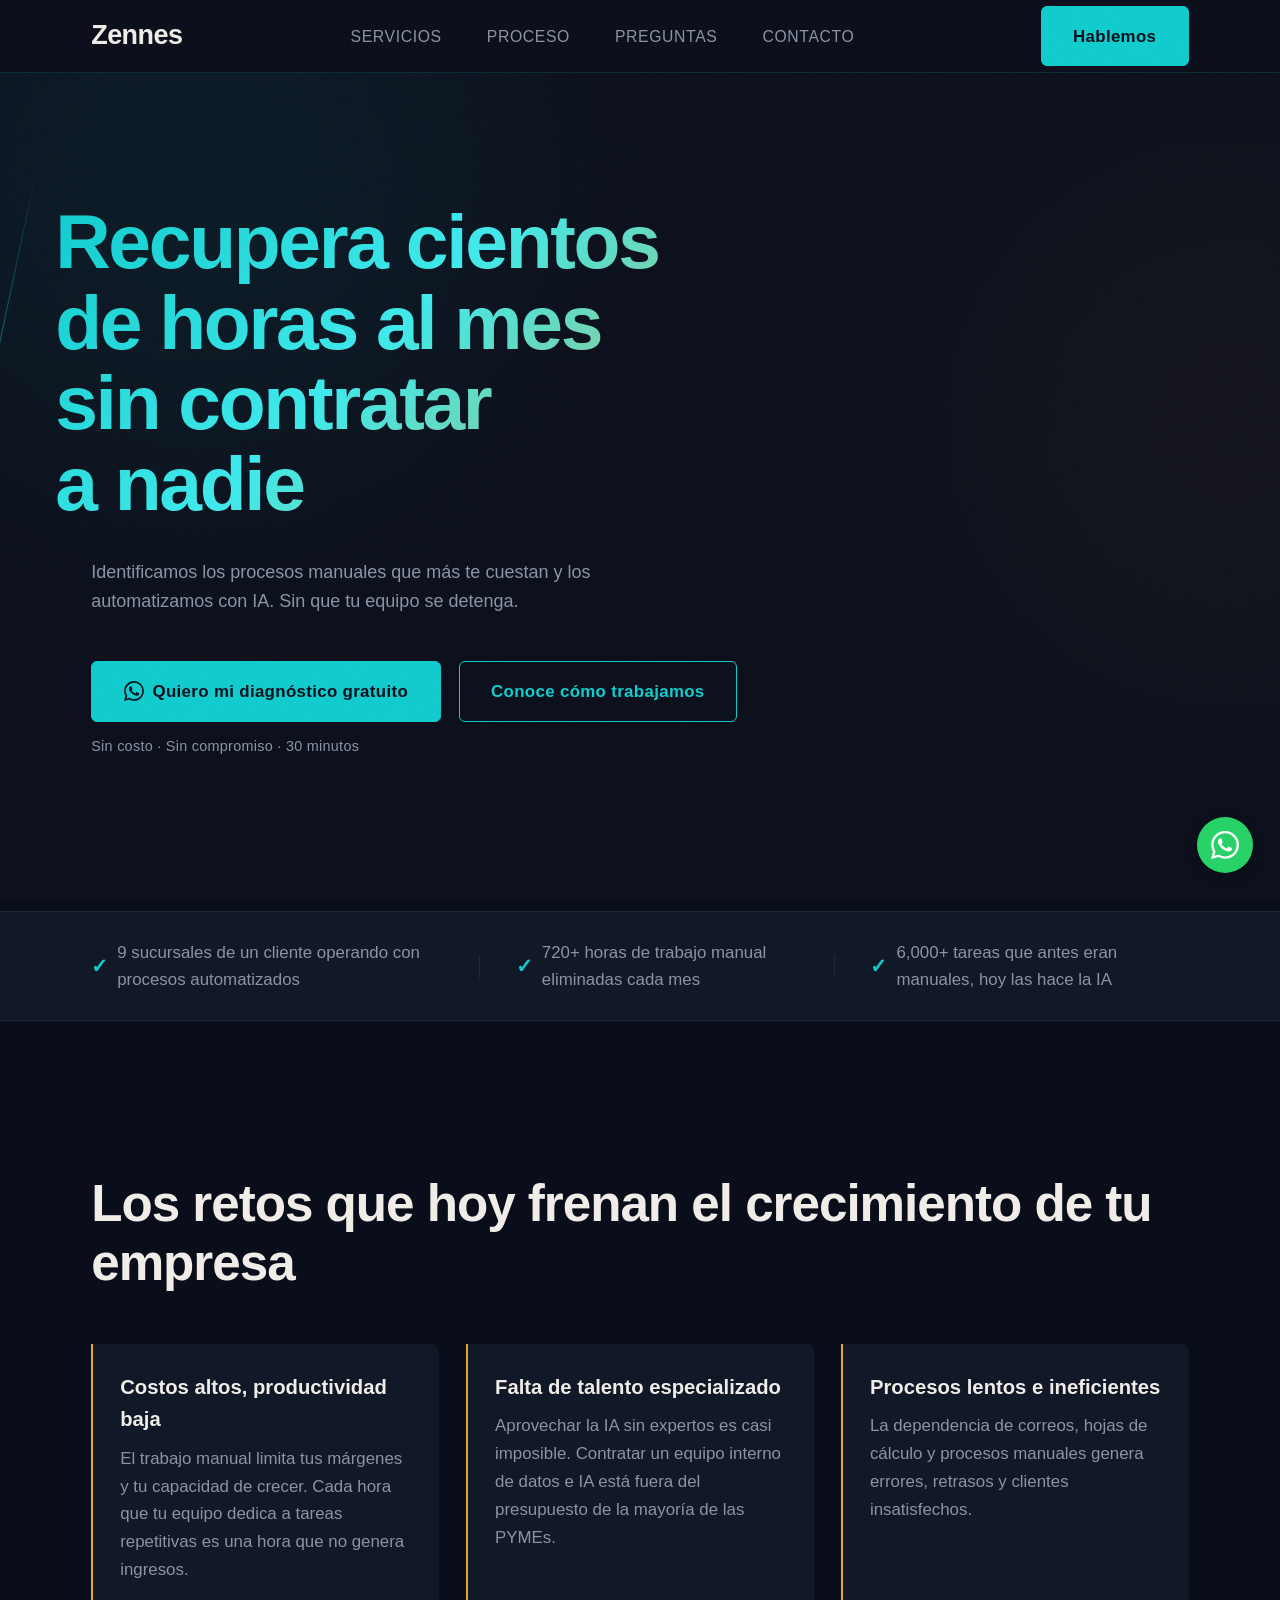
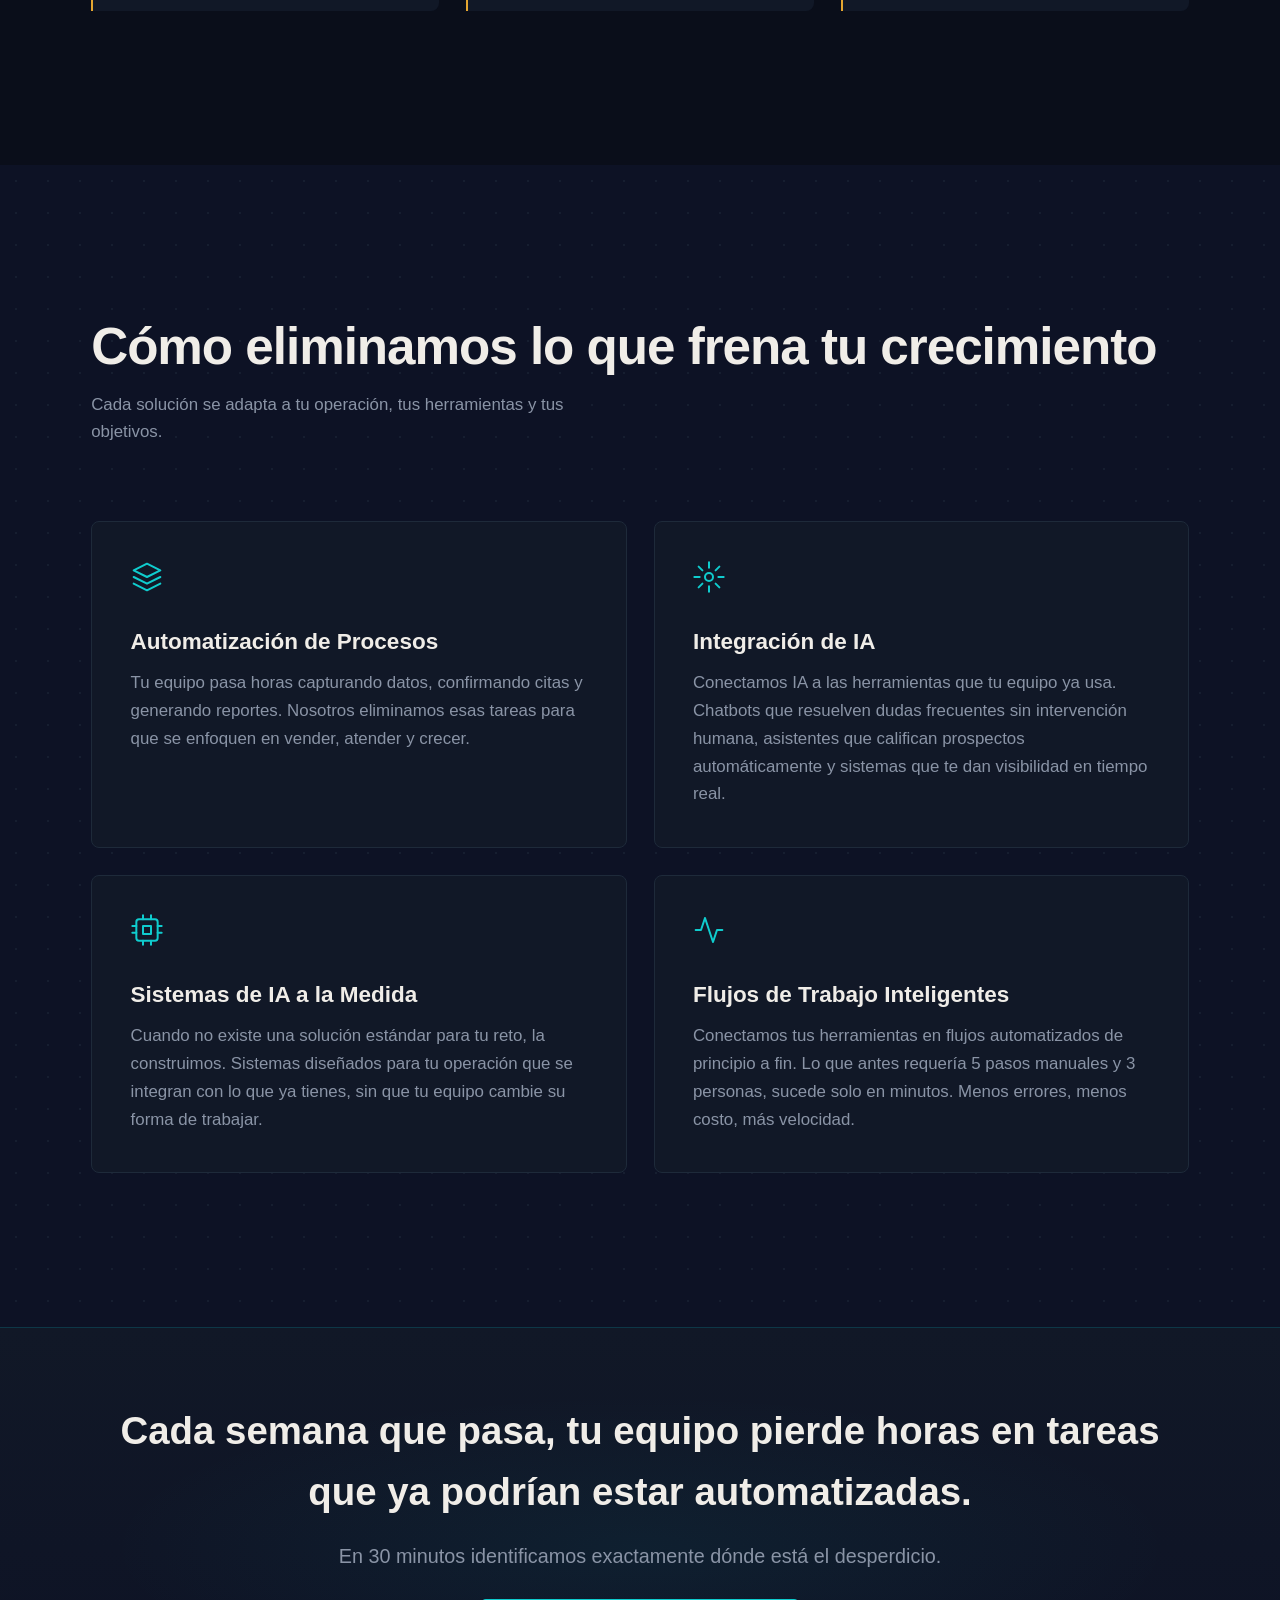
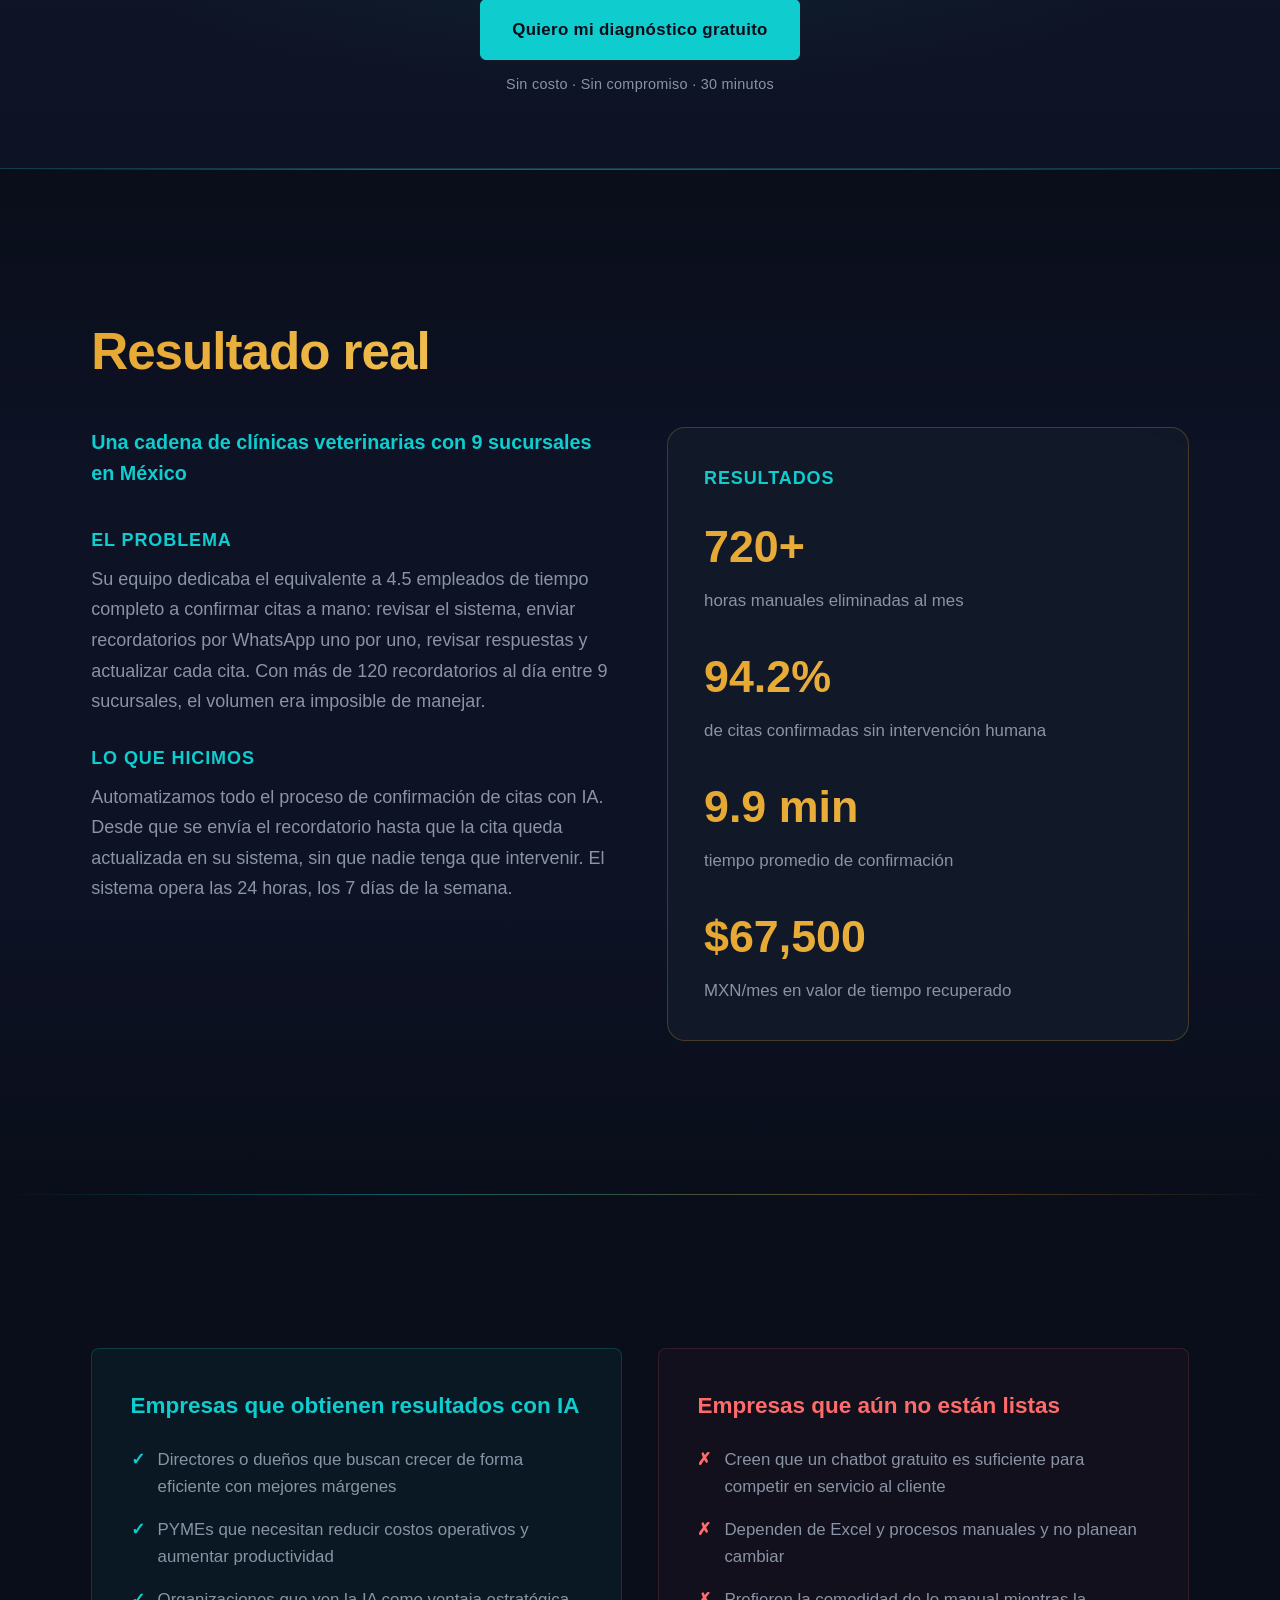
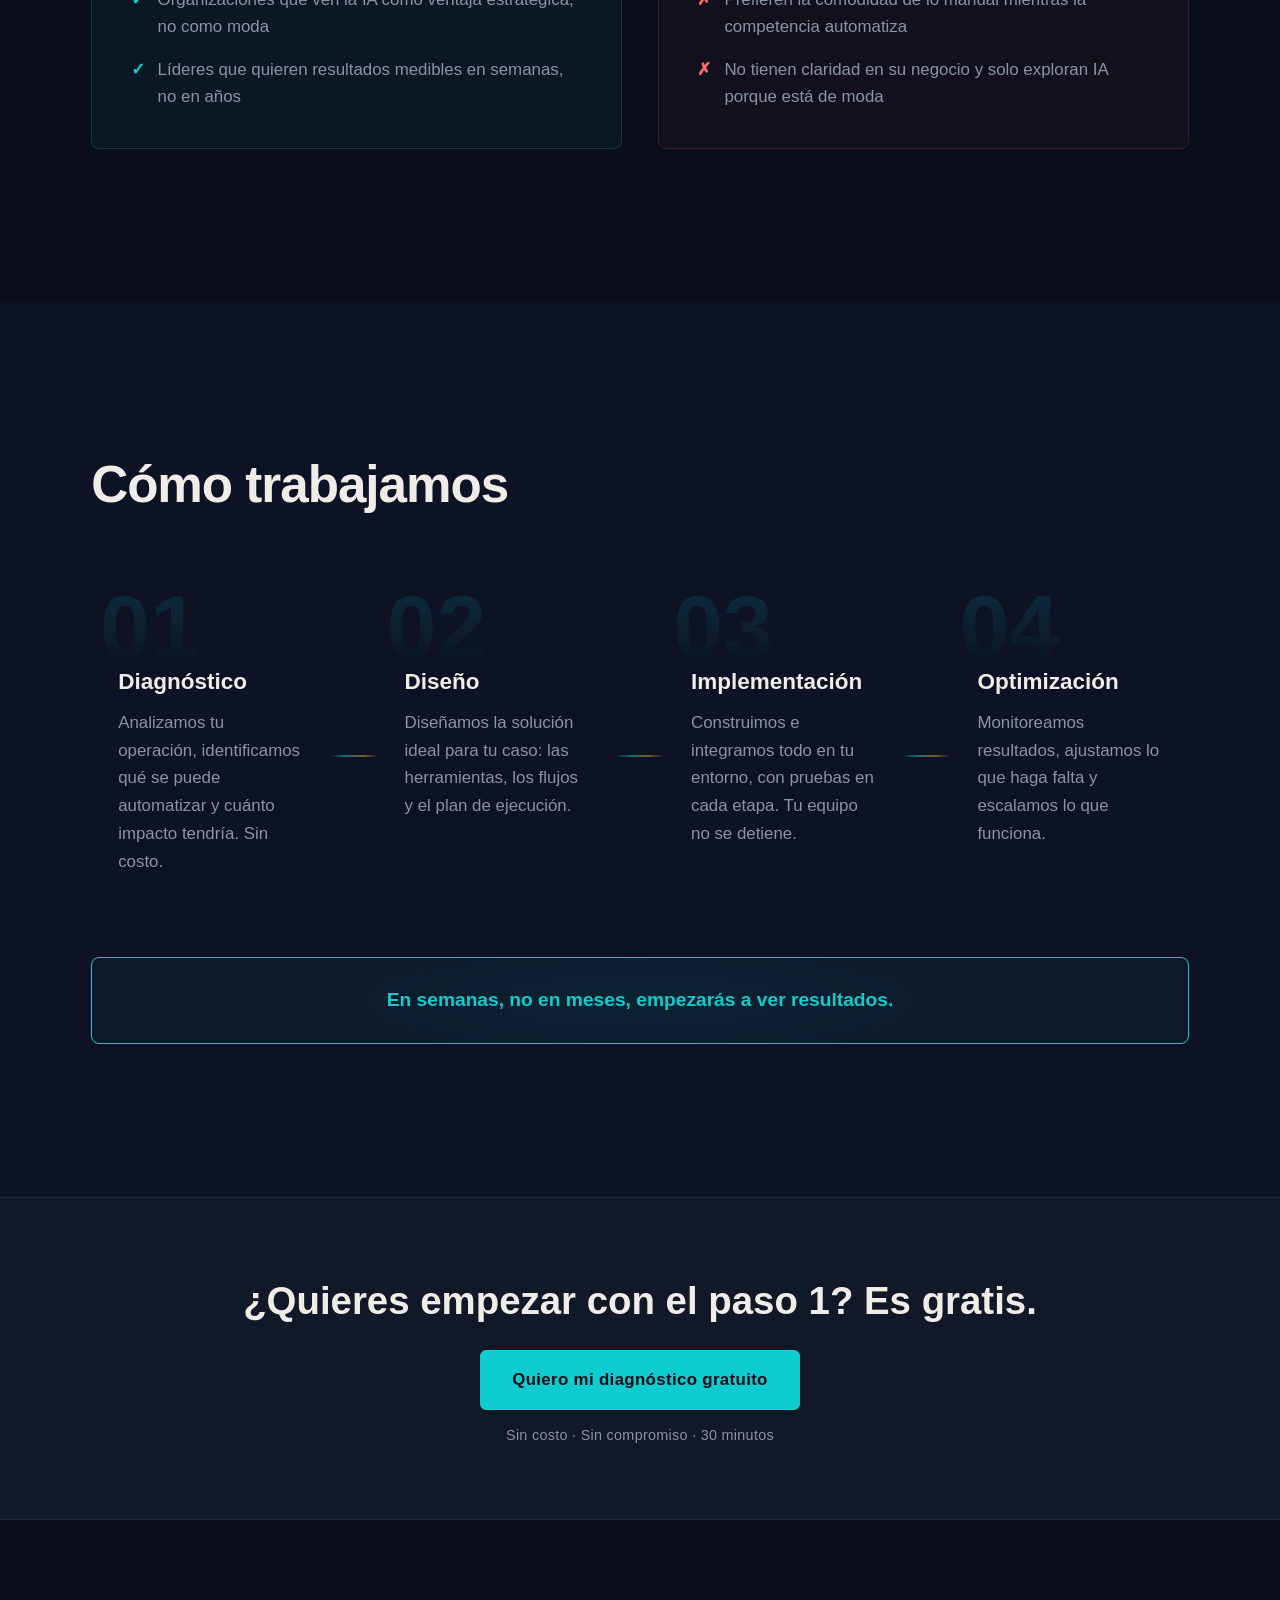
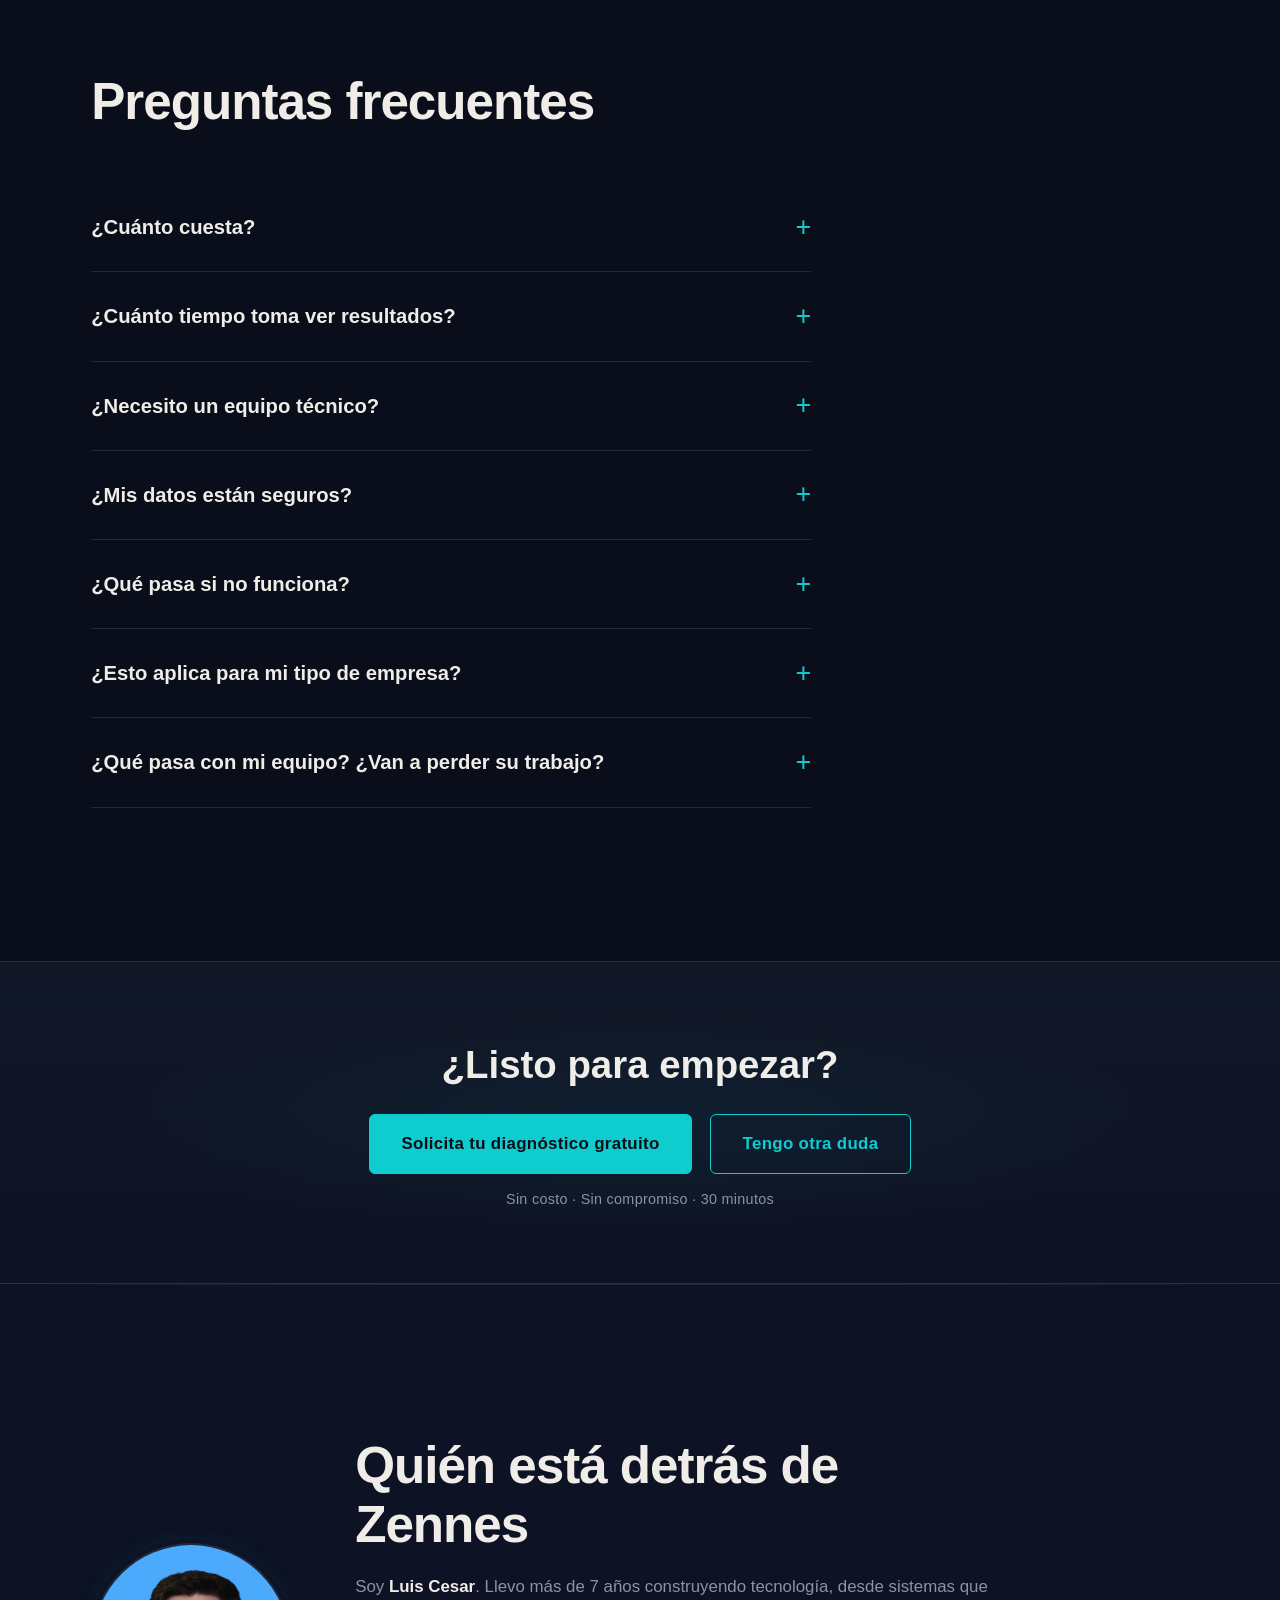
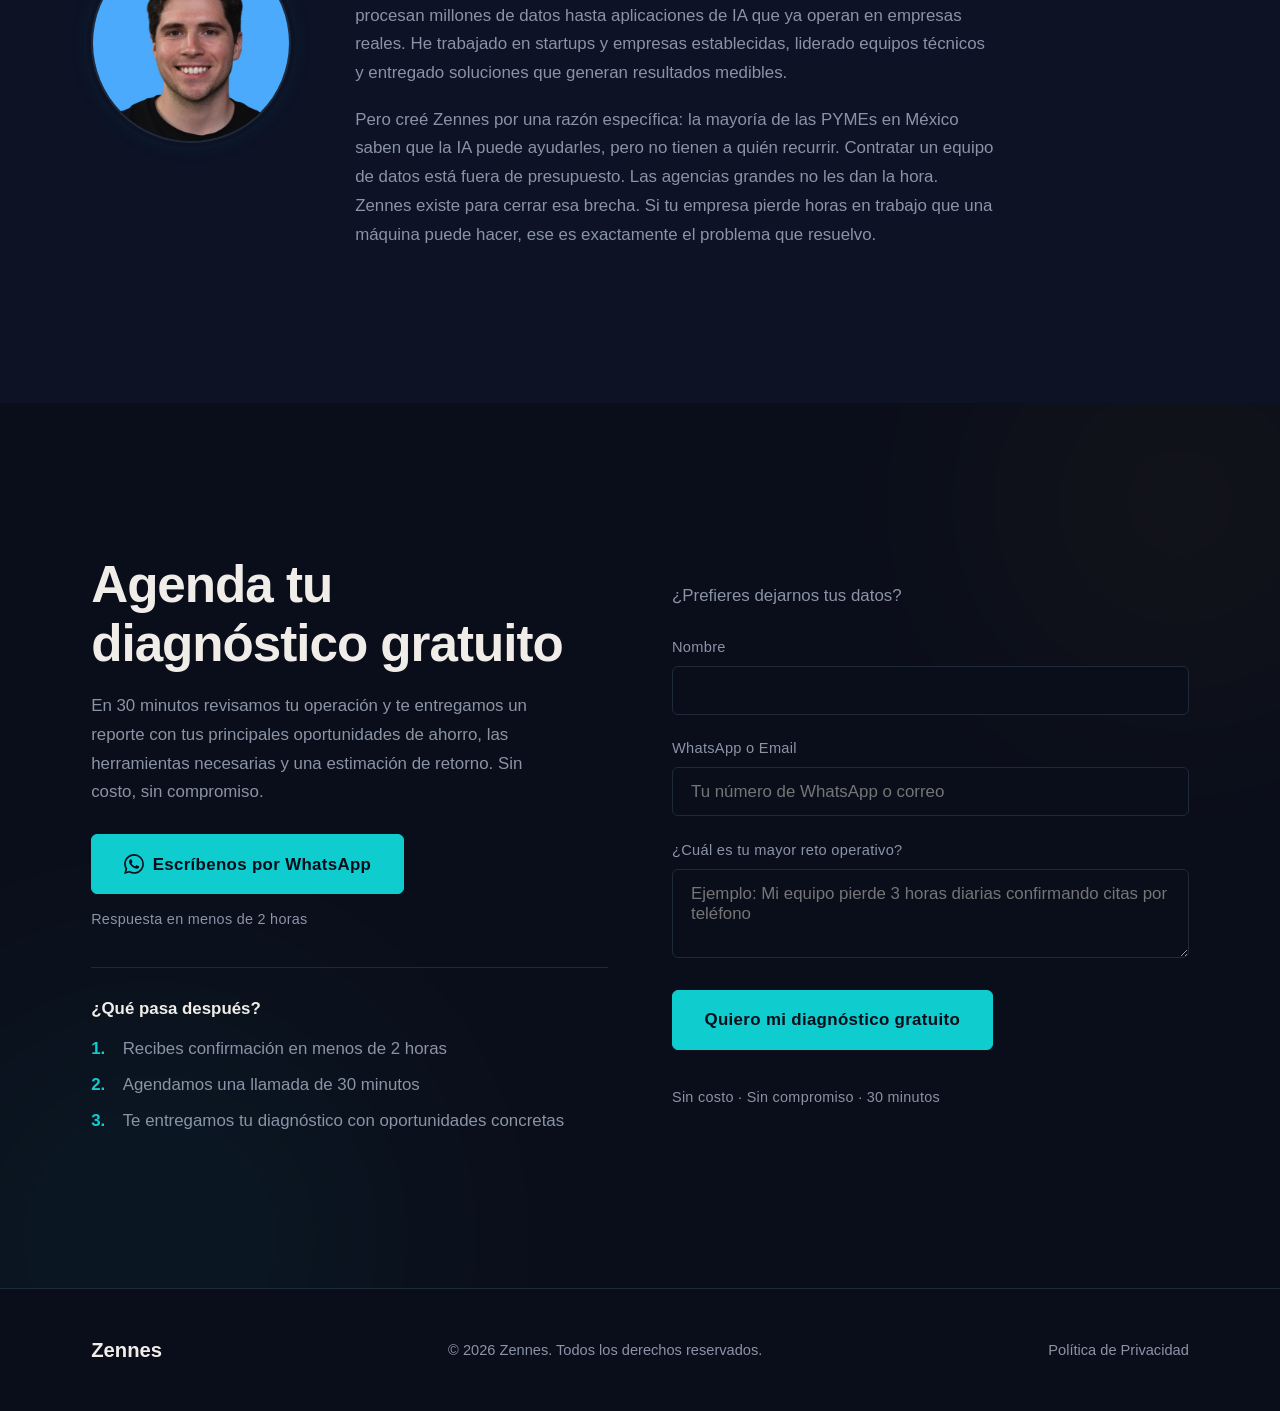
==== commit 7c6f44ff: "feat: add founder photo to profile section Two-column layout with circular photo alongside bio text." ====
--- a/index.html
+++ b/index.html
@@ -324,6 +324,7 @@
   <!-- ========== ABOUT / FOUNDER ========== -->
   <section class="founder reveal">
     <div class="founder__inner">
+      <img src="luis-cesar.jpg" alt="Luis Cesar, fundador de Zennes" class="founder__photo" width="200" height="200">
       <div class="founder__text">
         <h2 class="section-heading">Quién está detrás de Zennes</h2>
         <p class="founder__bio">Soy <strong>Luis Cesar</strong>. Llevo más de 7 años construyendo tecnología, desde sistemas que procesan millones de datos hasta aplicaciones de IA que ya operan en empresas reales. He trabajado en startups y empresas establecidas, liderado equipos técnicos y entregado soluciones que generan resultados medibles.</p>
--- a/styles.css
+++ b/styles.css
@@ -1094,6 +1094,21 @@
   max-width: var(--content-max);
   margin: 0 auto;
   padding: 0 var(--content-padding);
+  display: grid;
+  grid-template-columns: auto 1fr;
+  gap: clamp(2rem, 5vw, 4rem);
+  align-items: center;
+}
+
+.founder__photo {
+  width: clamp(140px, 18vw, 200px);
+  height: clamp(140px, 18vw, 200px);
+  border-radius: 50%;
+  object-fit: cover;
+  object-position: center top;
+  border: 2px solid var(--border);
+  box-shadow: 0 0 0 4px var(--bg-alt), 0 0 24px rgba(15, 204, 206, 0.1);
+  flex-shrink: 0;
 }
 
 .founder__text {
@@ -1516,6 +1531,13 @@
     grid-template-columns: 1fr;
   }
 
+  /* Founder */
+  .founder__inner {
+    grid-template-columns: 1fr;
+    justify-items: center;
+    text-align: center;
+  }
+
   /* Case study */
   .case-study__content {
     grid-template-columns: 1fr;
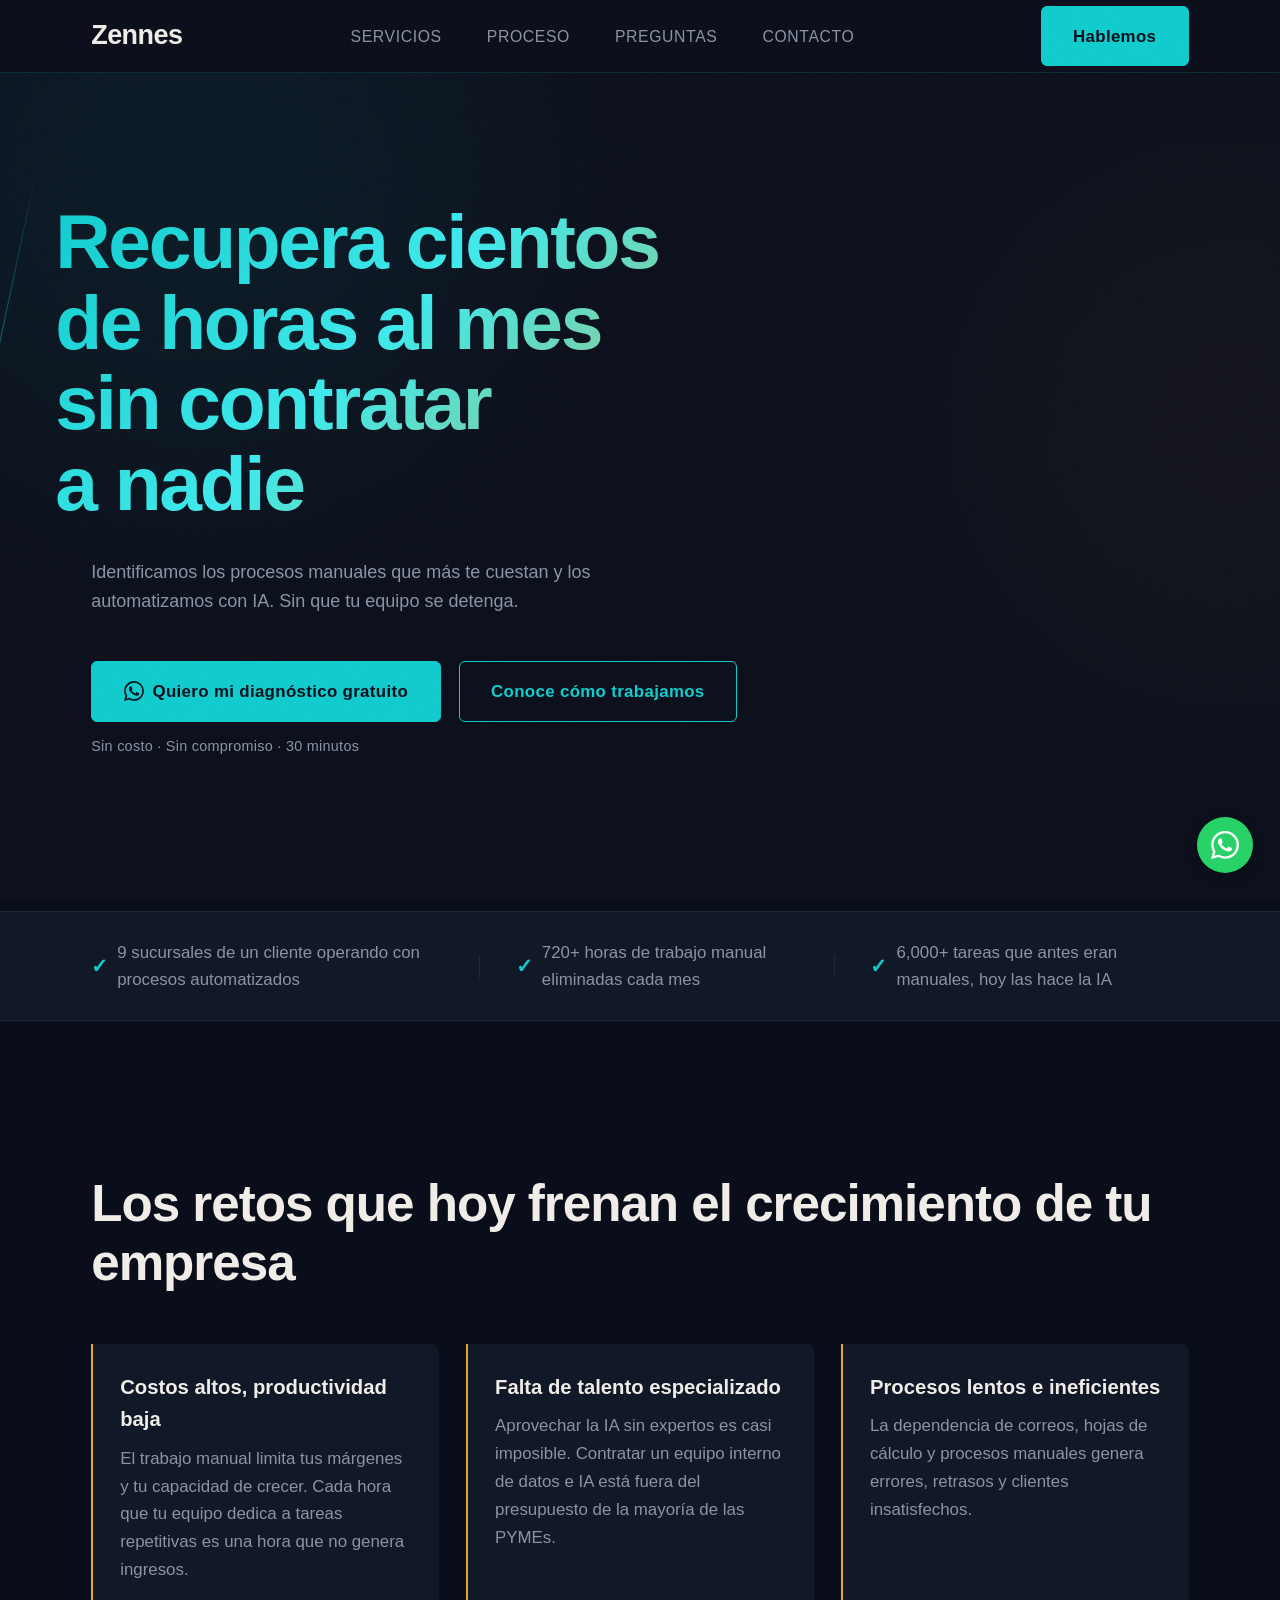
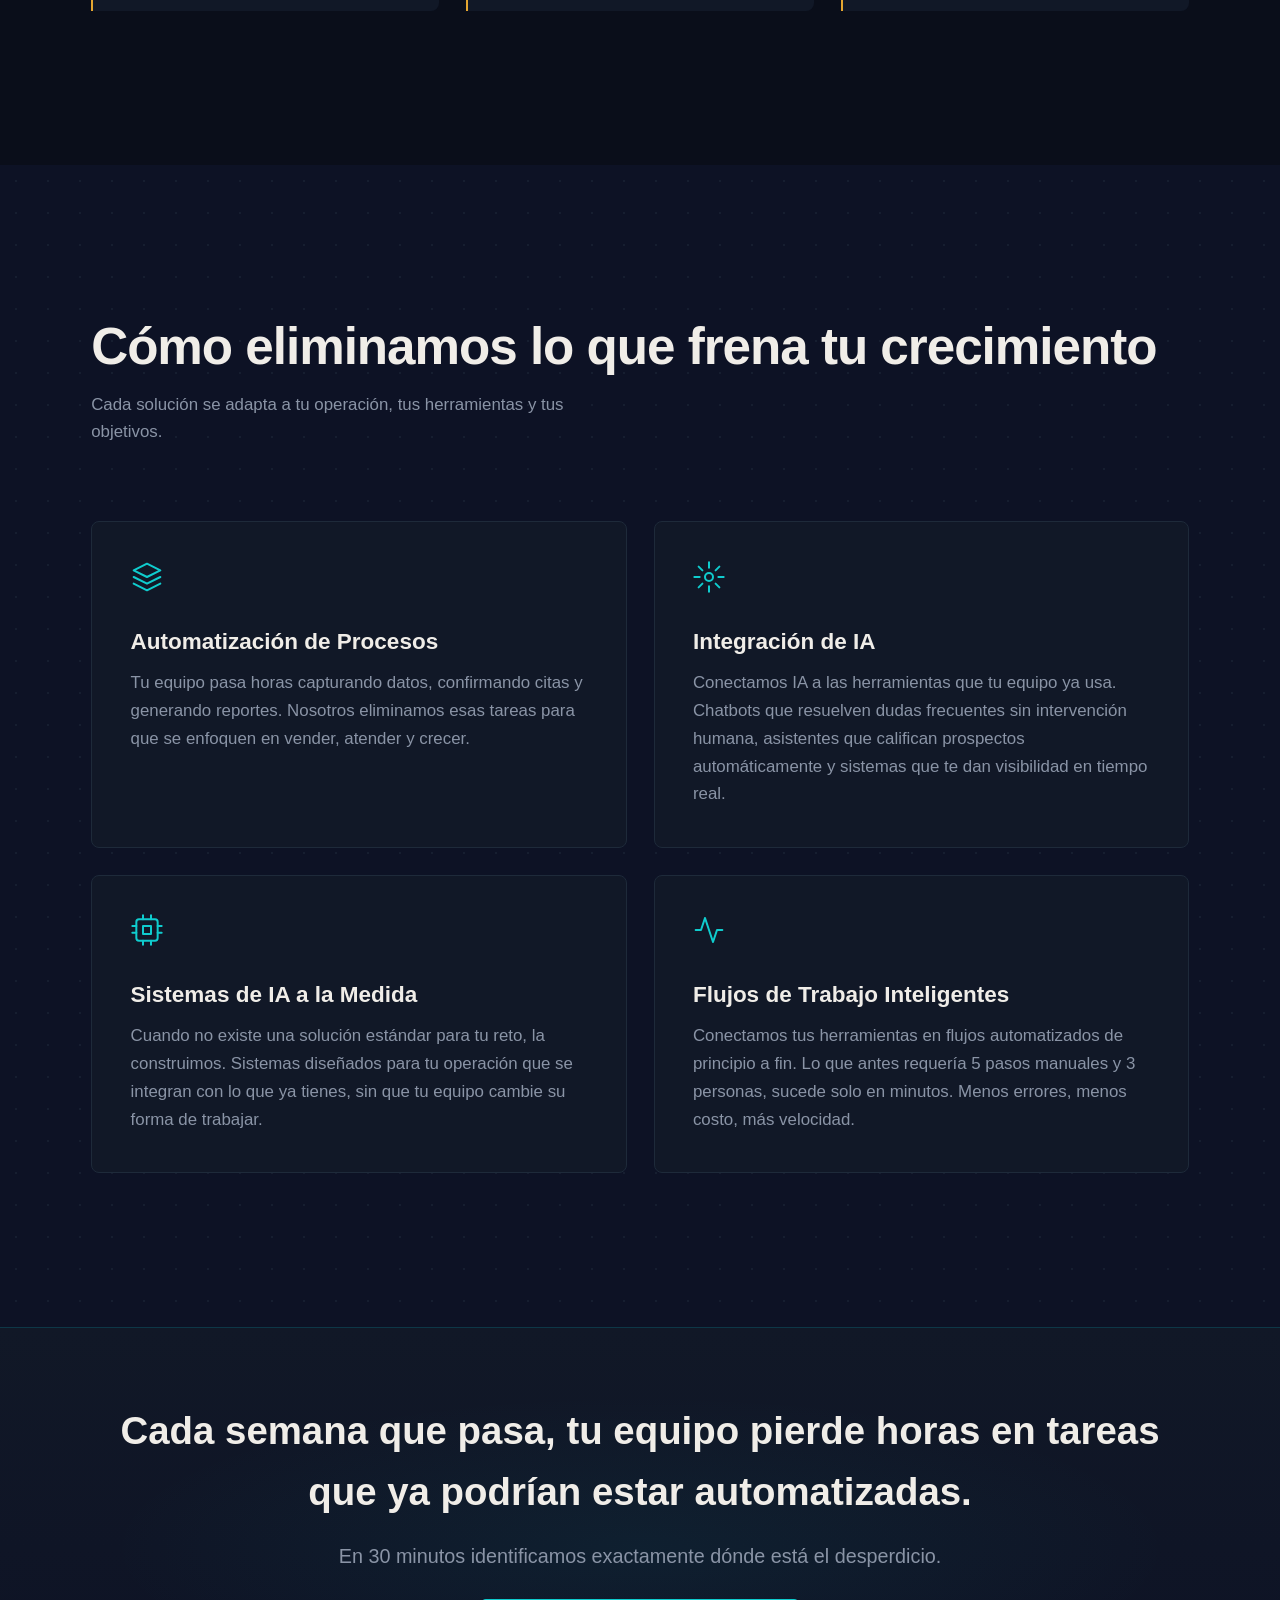
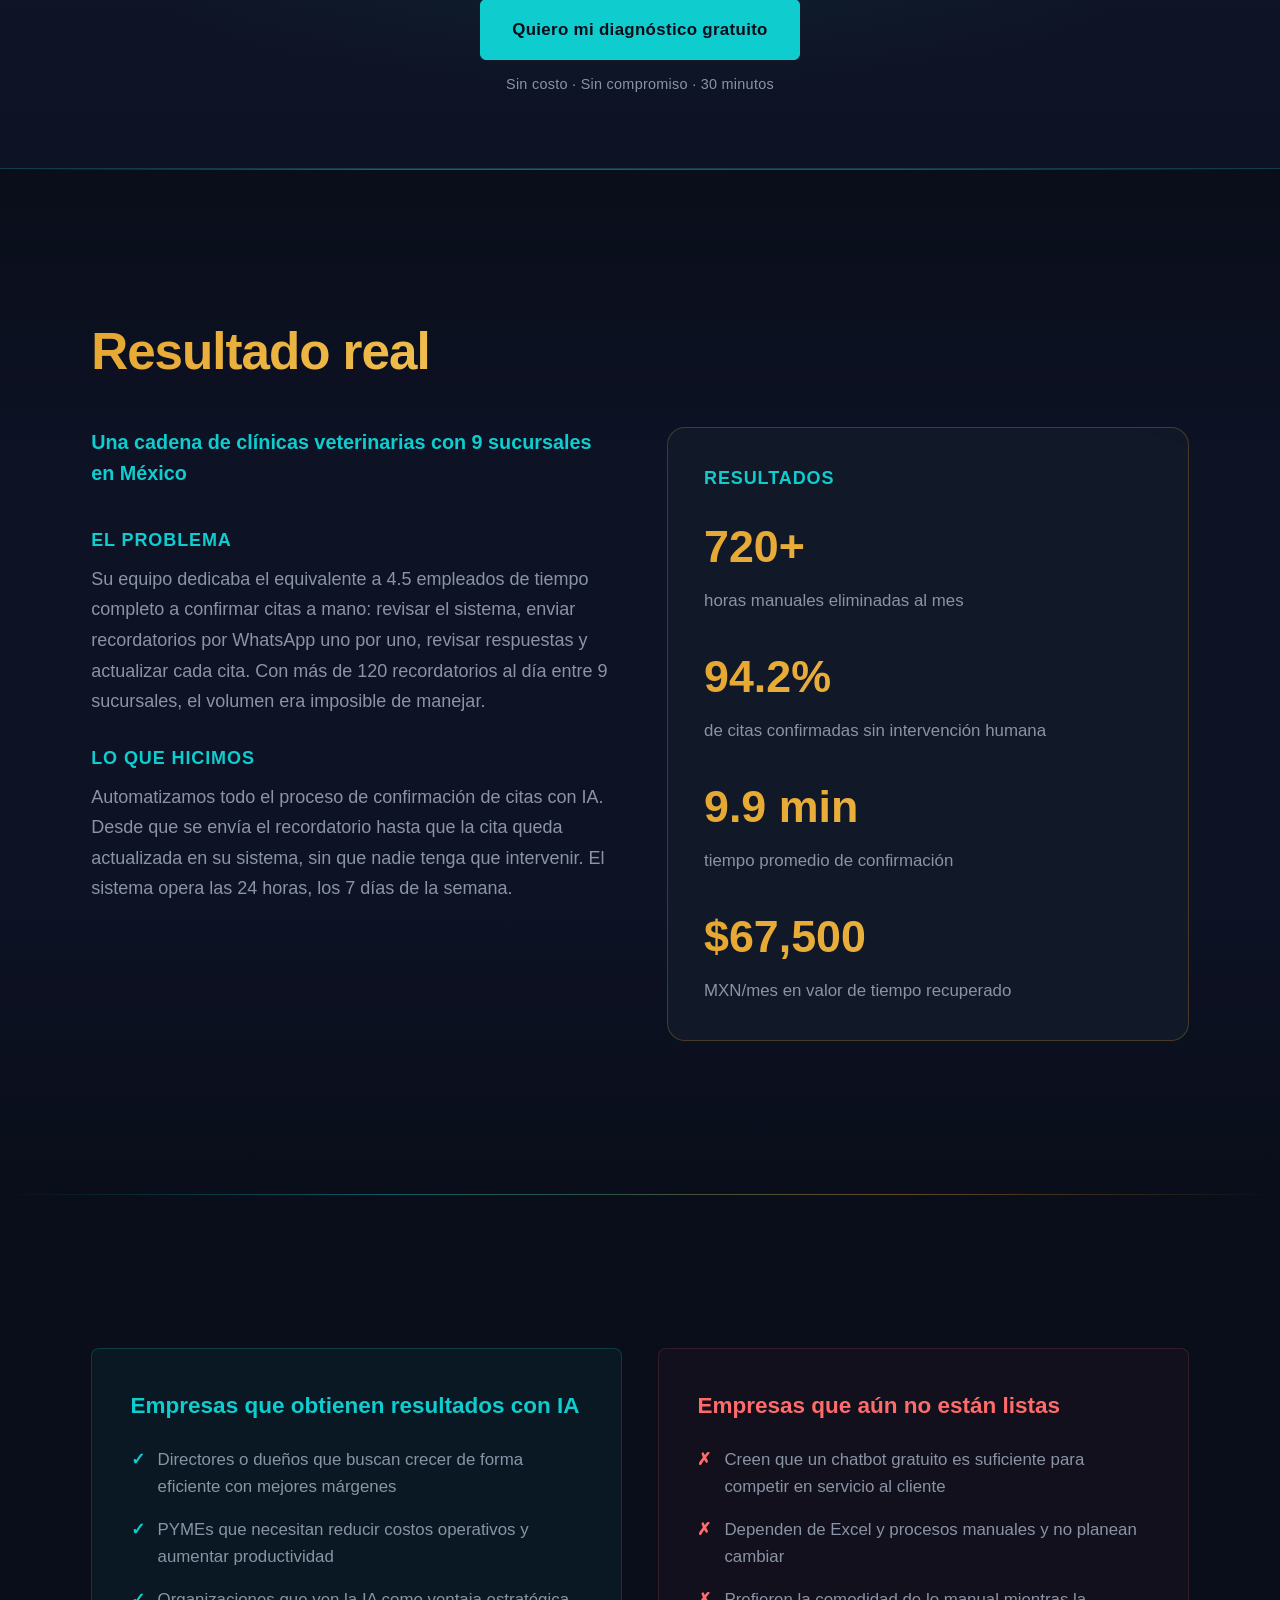
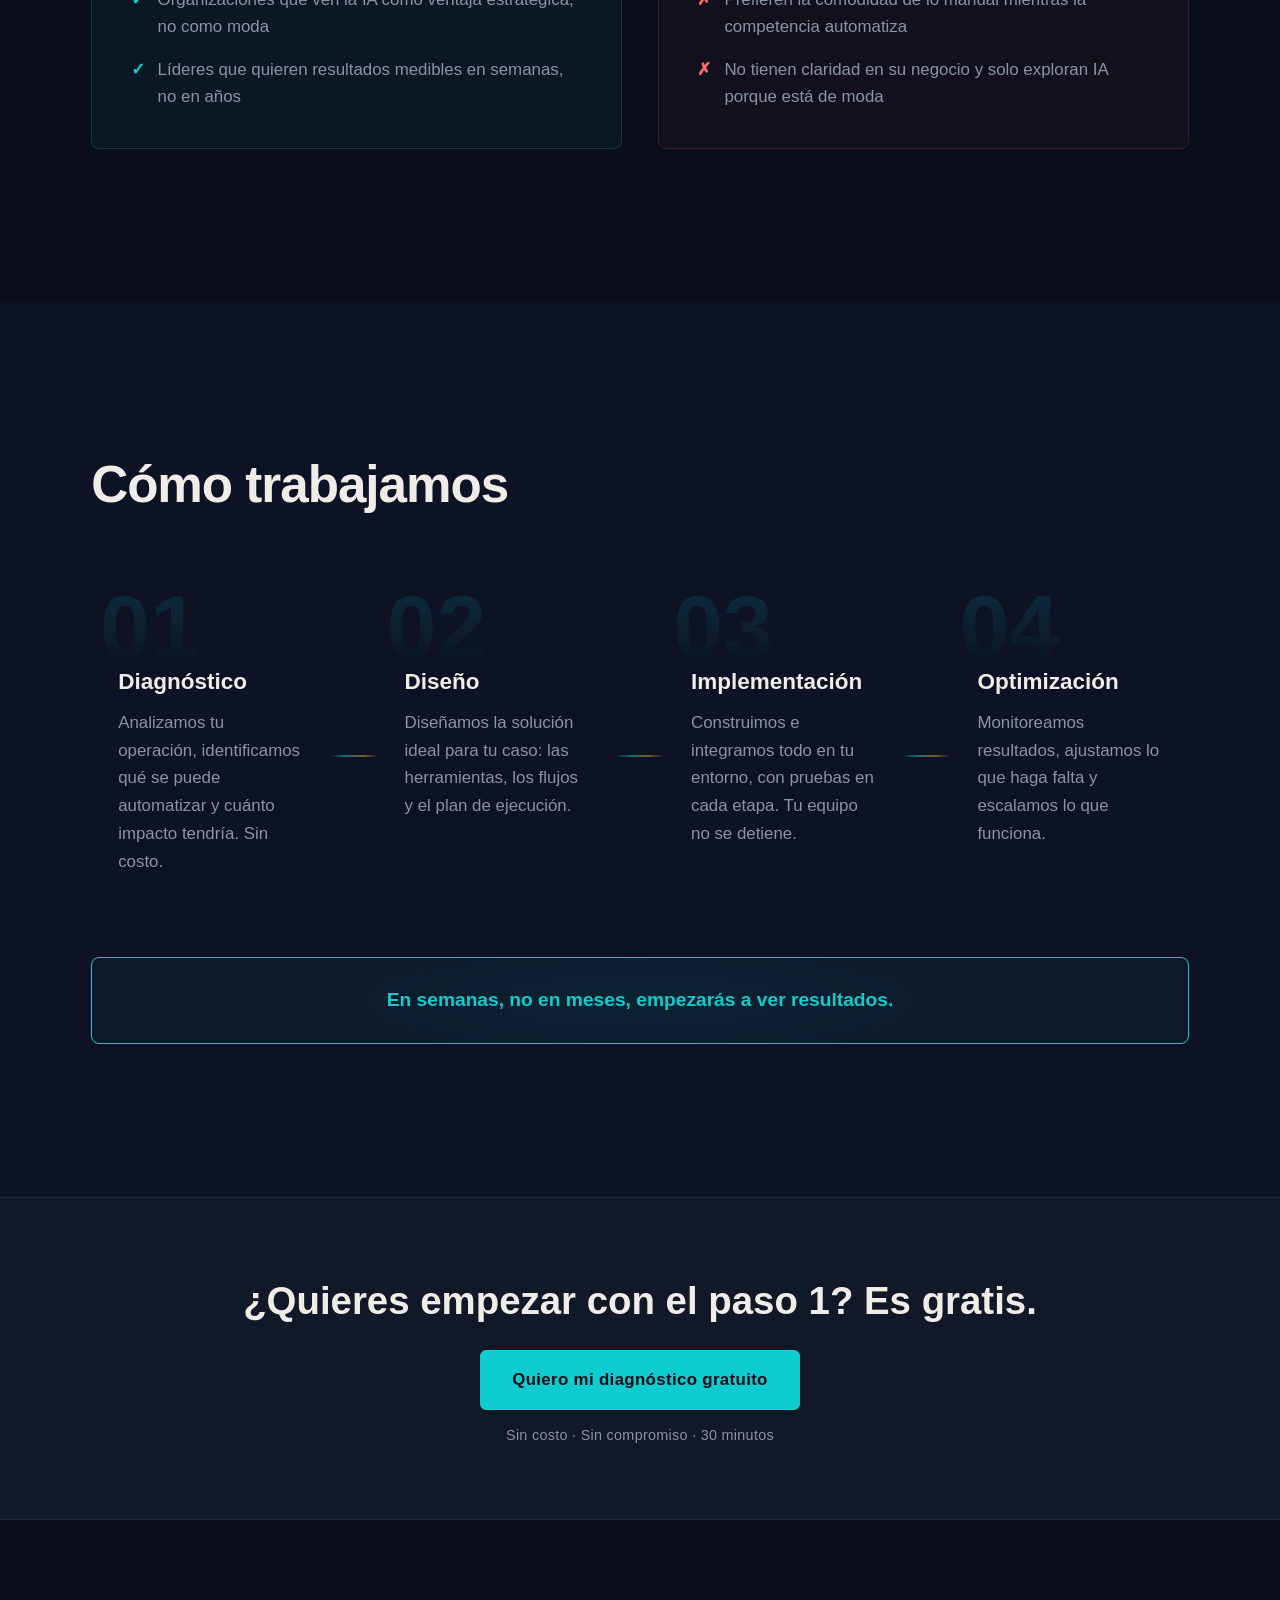
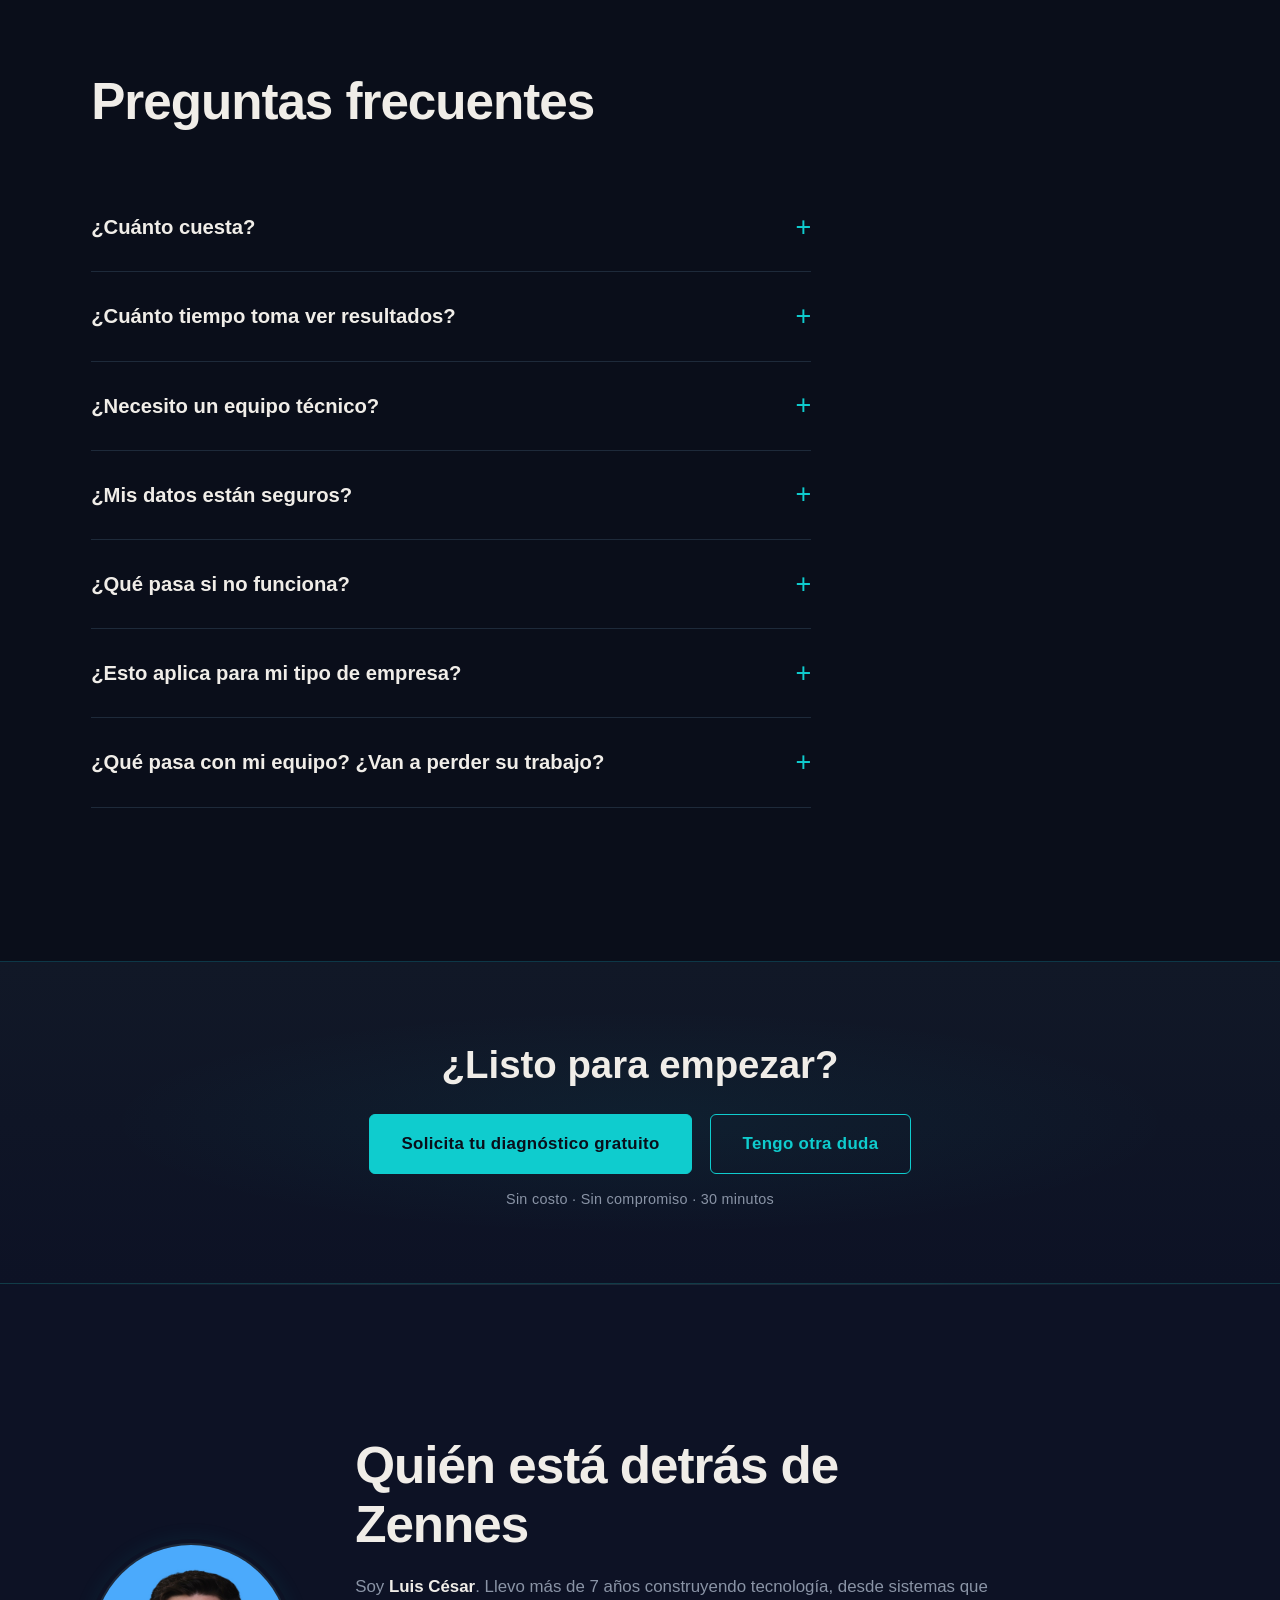
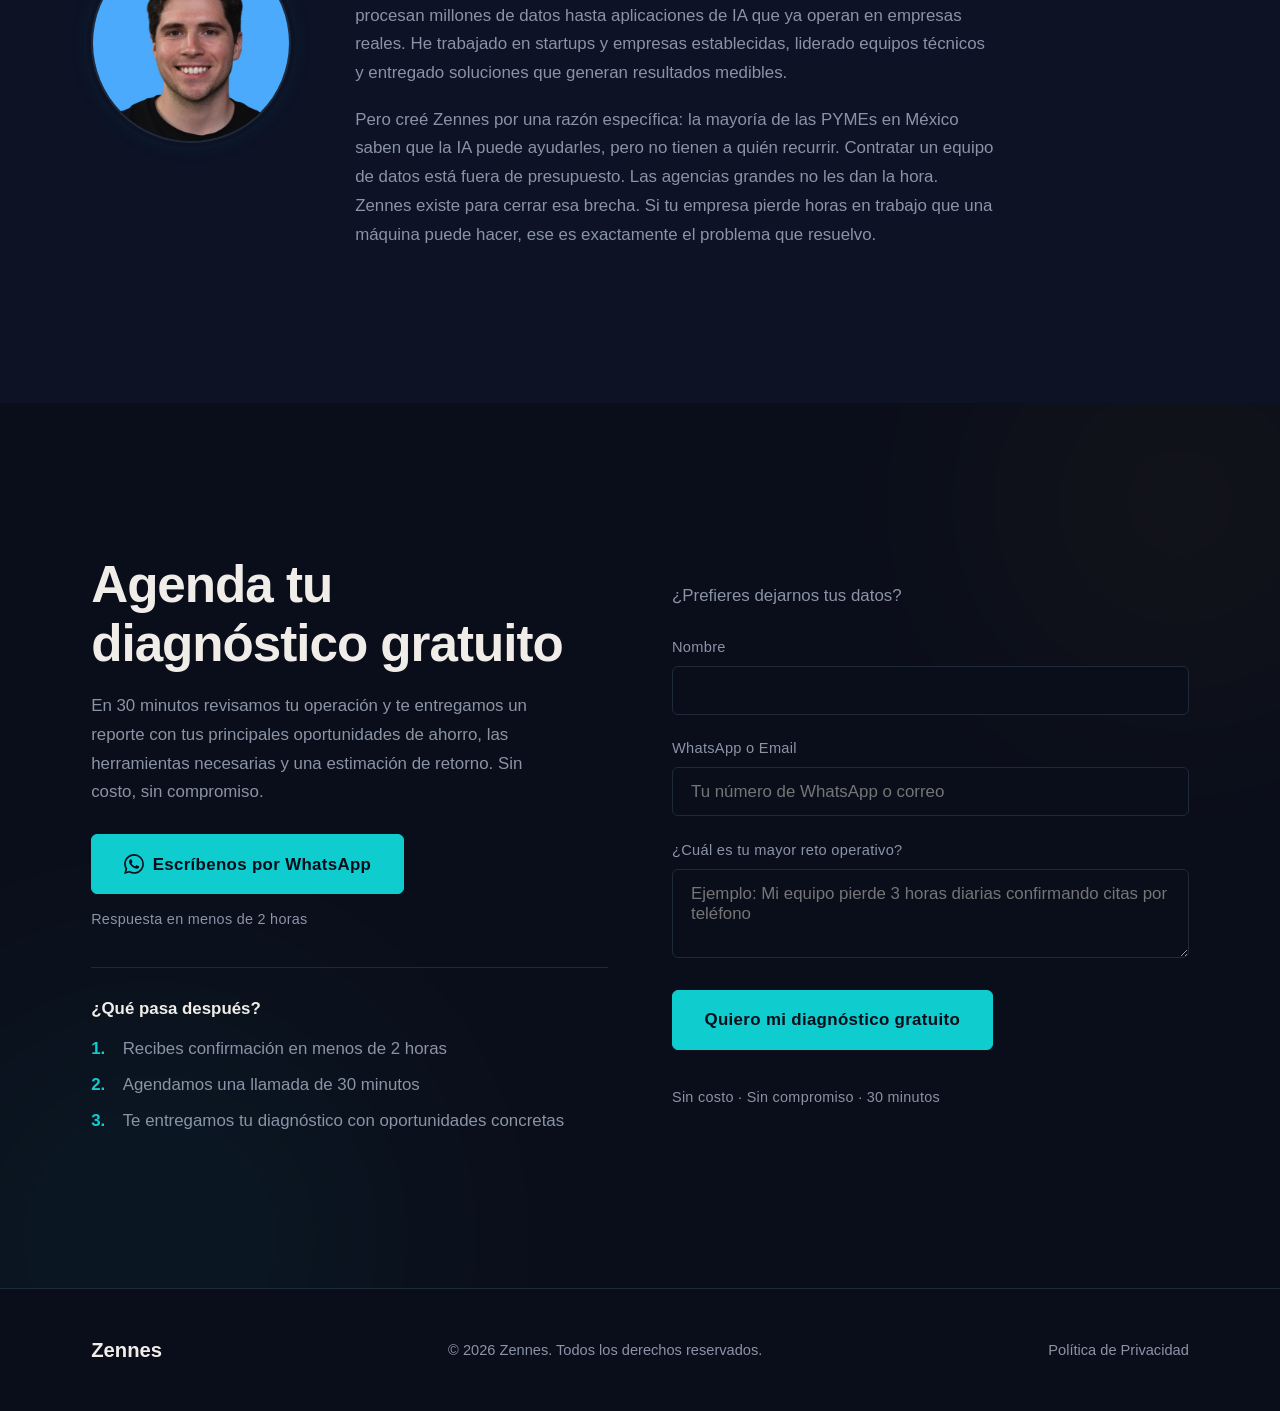
==== commit d6171baf: "fix: correct last name accent to César Co-Authored-By: Claude Opus 4.6 <noreply@anthropic.com>" ====
--- a/index.html
+++ b/index.html
@@ -324,10 +324,10 @@
   <!-- ========== ABOUT / FOUNDER ========== -->
   <section class="founder reveal">
     <div class="founder__inner">
-      <img src="luis-cesar.jpg" alt="Luis Cesar, fundador de Zennes" class="founder__photo" width="200" height="200">
+      <img src="luis-cesar.jpg" alt="Luis César, fundador de Zennes" class="founder__photo" width="200" height="200">
       <div class="founder__text">
         <h2 class="section-heading">Quién está detrás de Zennes</h2>
-        <p class="founder__bio">Soy <strong>Luis Cesar</strong>. Llevo más de 7 años construyendo tecnología, desde sistemas que procesan millones de datos hasta aplicaciones de IA que ya operan en empresas reales. He trabajado en startups y empresas establecidas, liderado equipos técnicos y entregado soluciones que generan resultados medibles.</p>
+        <p class="founder__bio">Soy <strong>Luis César</strong>. Llevo más de 7 años construyendo tecnología, desde sistemas que procesan millones de datos hasta aplicaciones de IA que ya operan en empresas reales. He trabajado en startups y empresas establecidas, liderado equipos técnicos y entregado soluciones que generan resultados medibles.</p>
         <p class="founder__bio">Pero creé Zennes por una razón específica: la mayoría de las PYMEs en México saben que la IA puede ayudarles, pero no tienen a quién recurrir. Contratar un equipo de datos está fuera de presupuesto. Las agencias grandes no les dan la hora. Zennes existe para cerrar esa brecha. Si tu empresa pierde horas en trabajo que una máquina puede hacer, ese es exactamente el problema que resuelvo.</p>
       </div>
     </div>
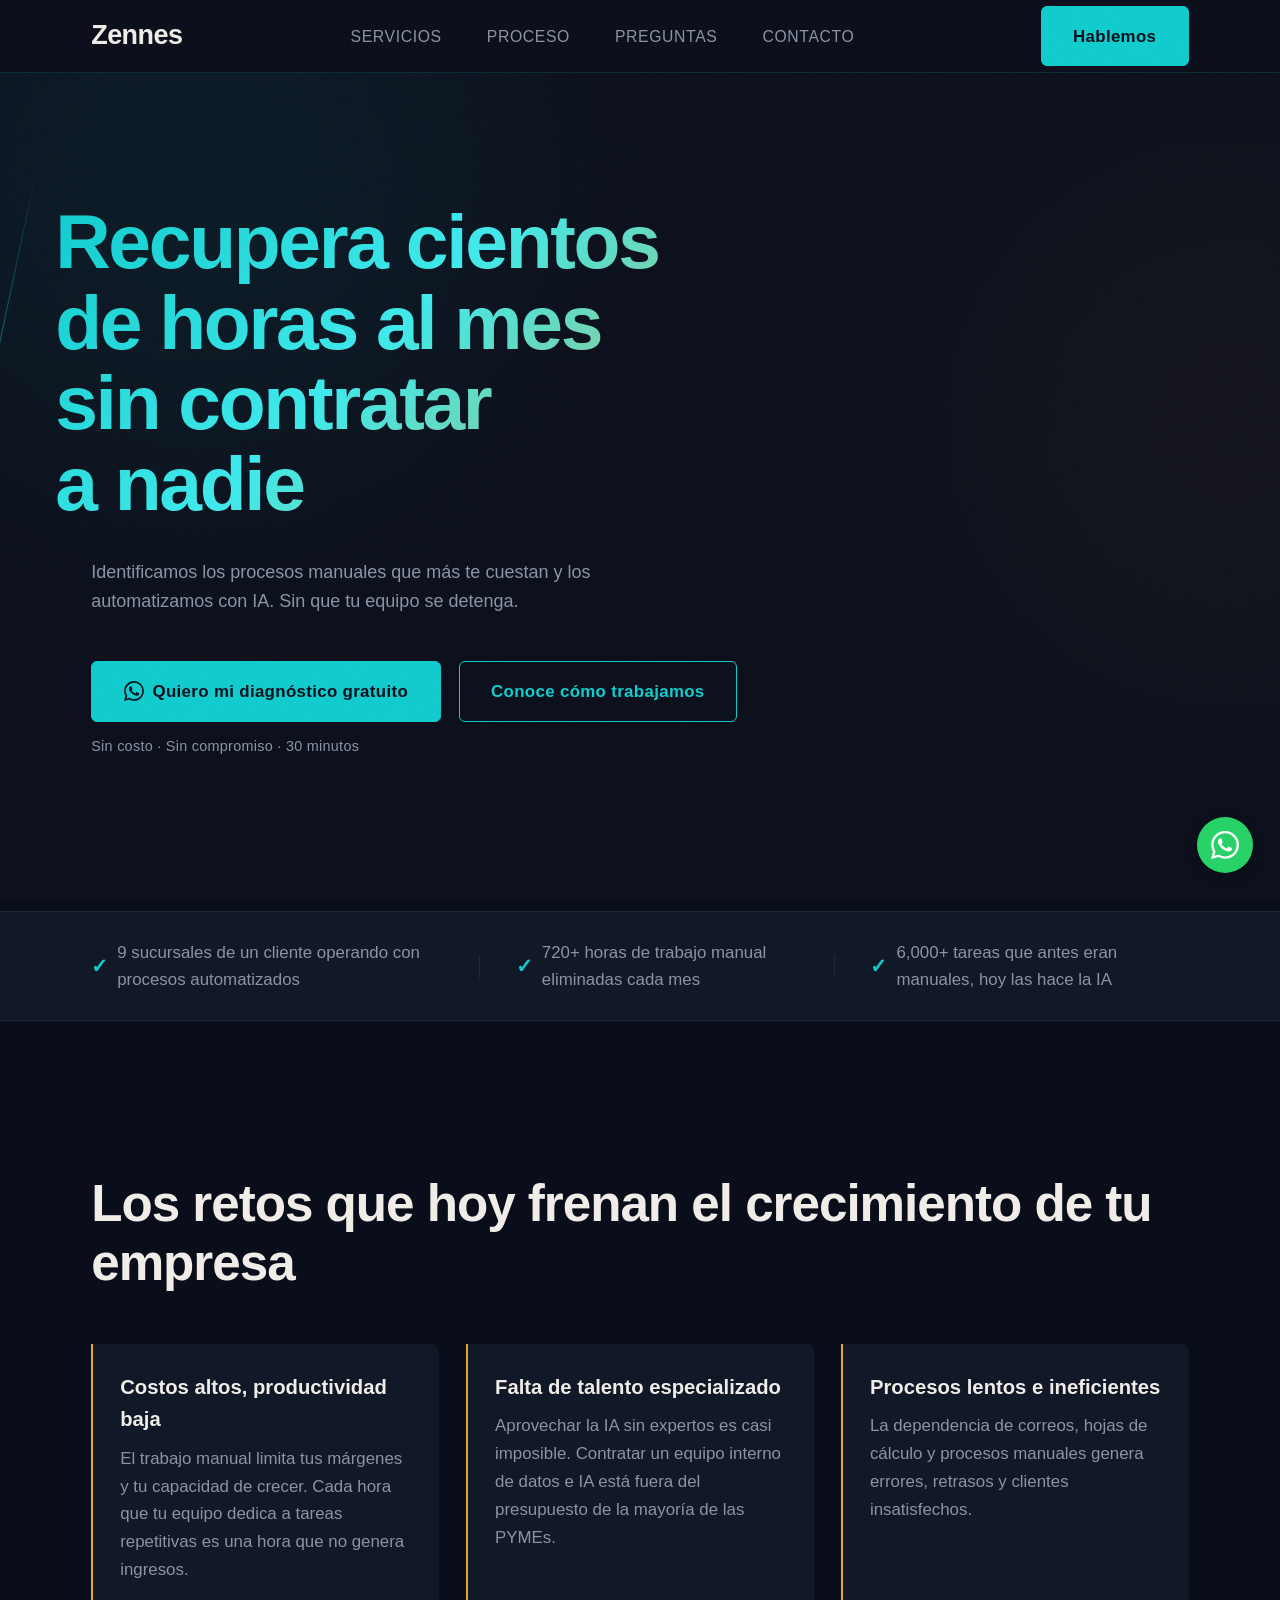
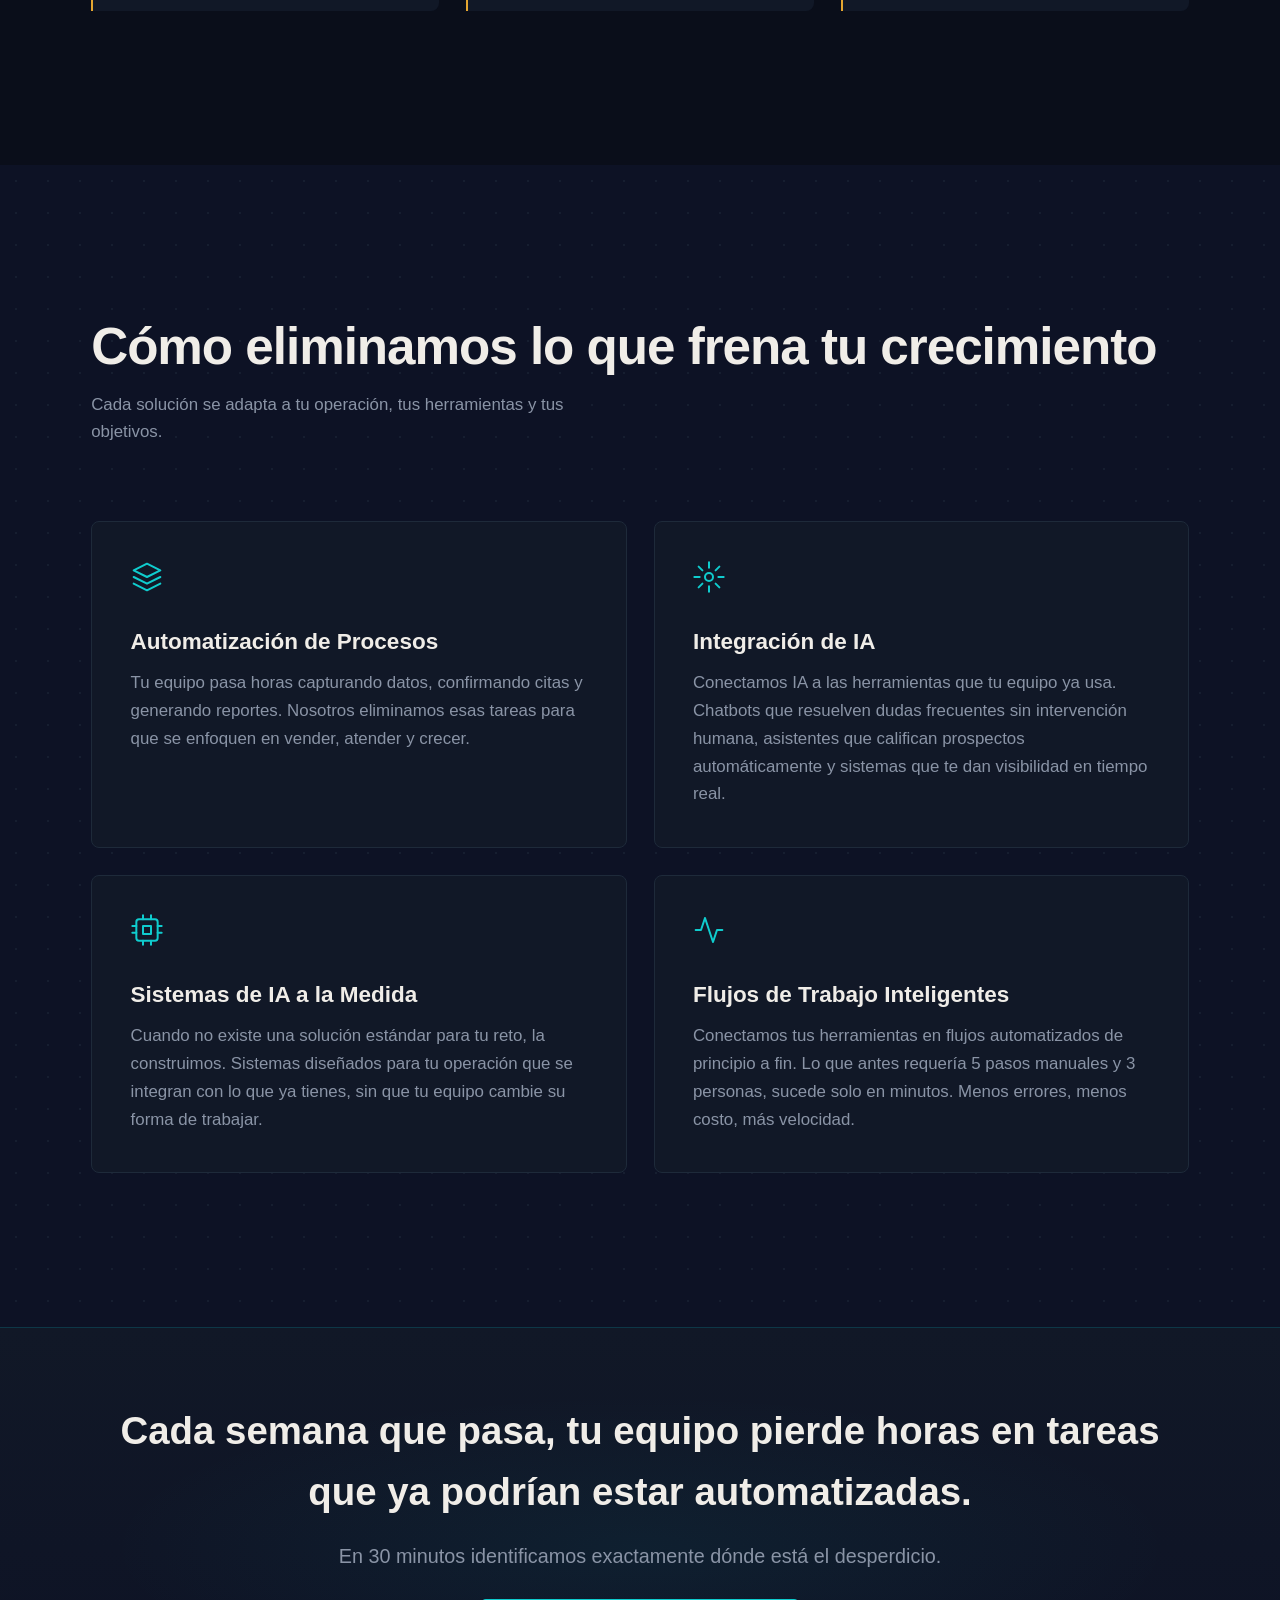
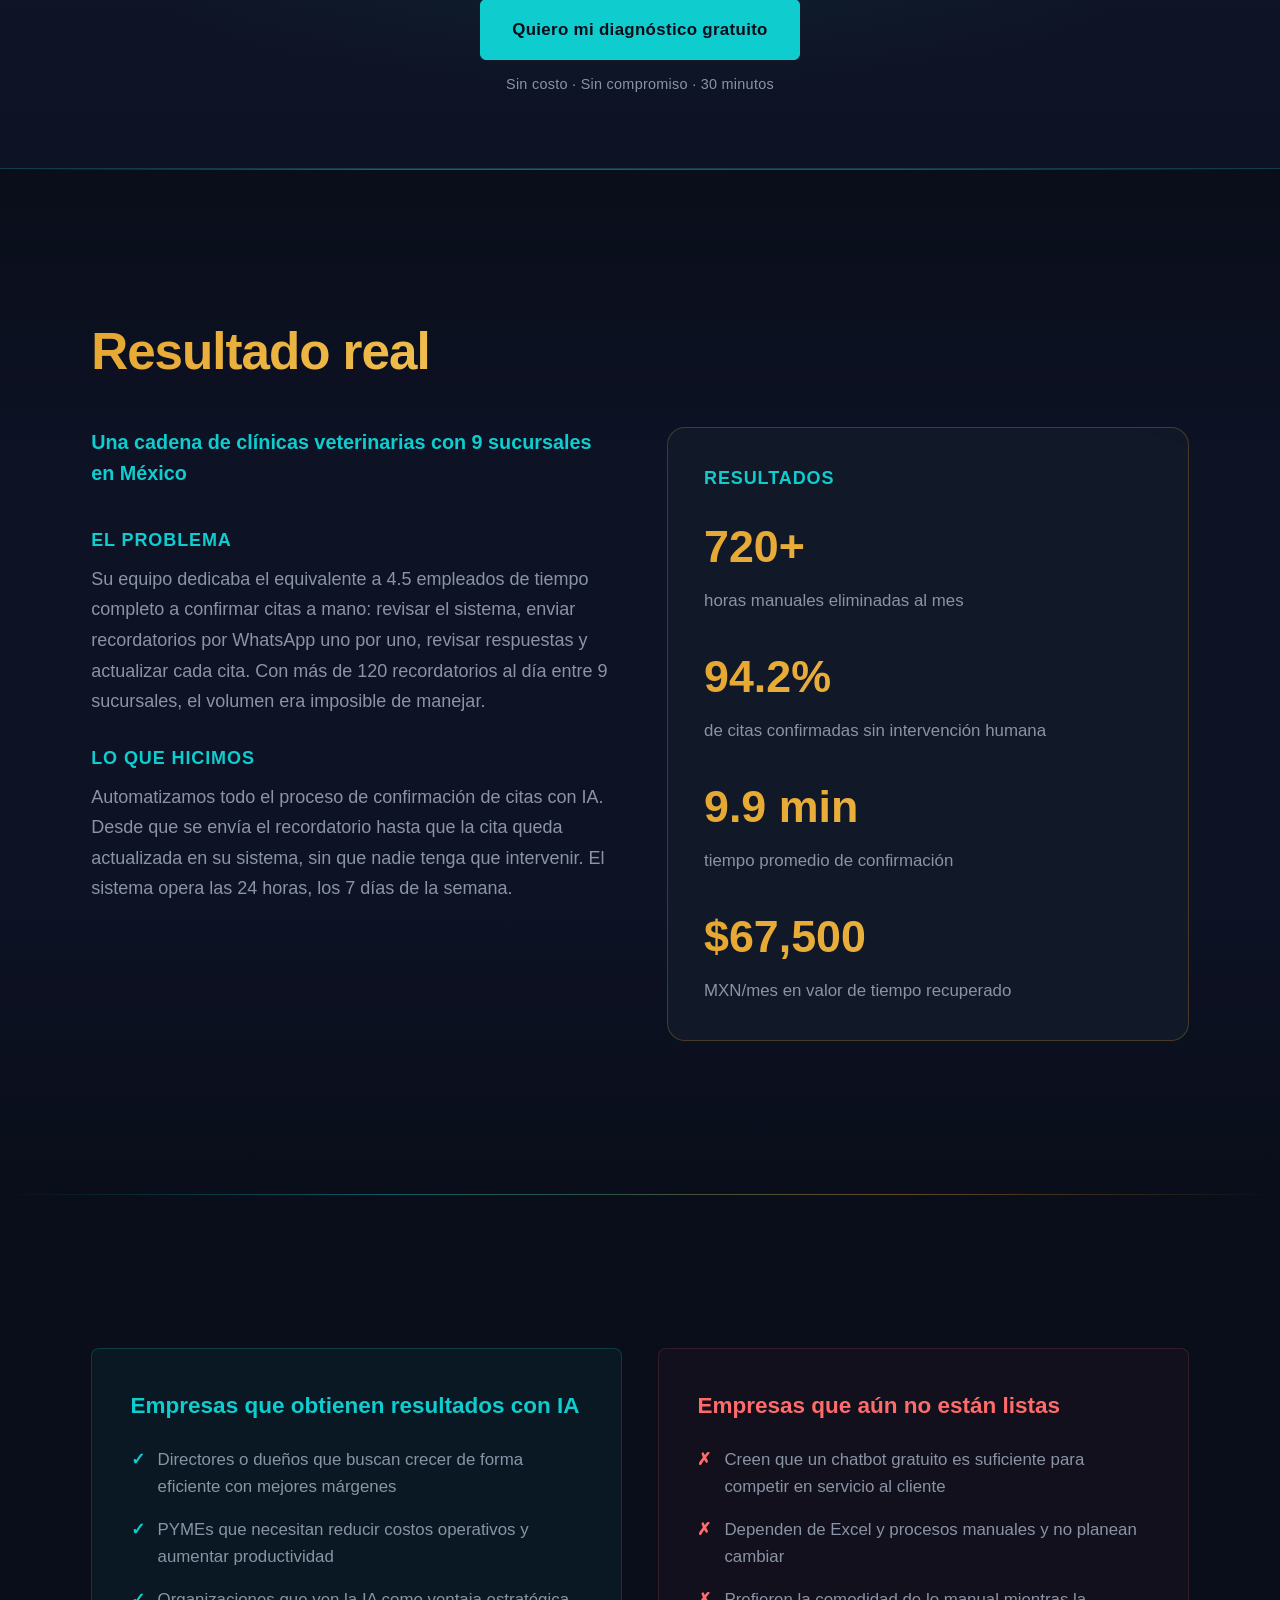
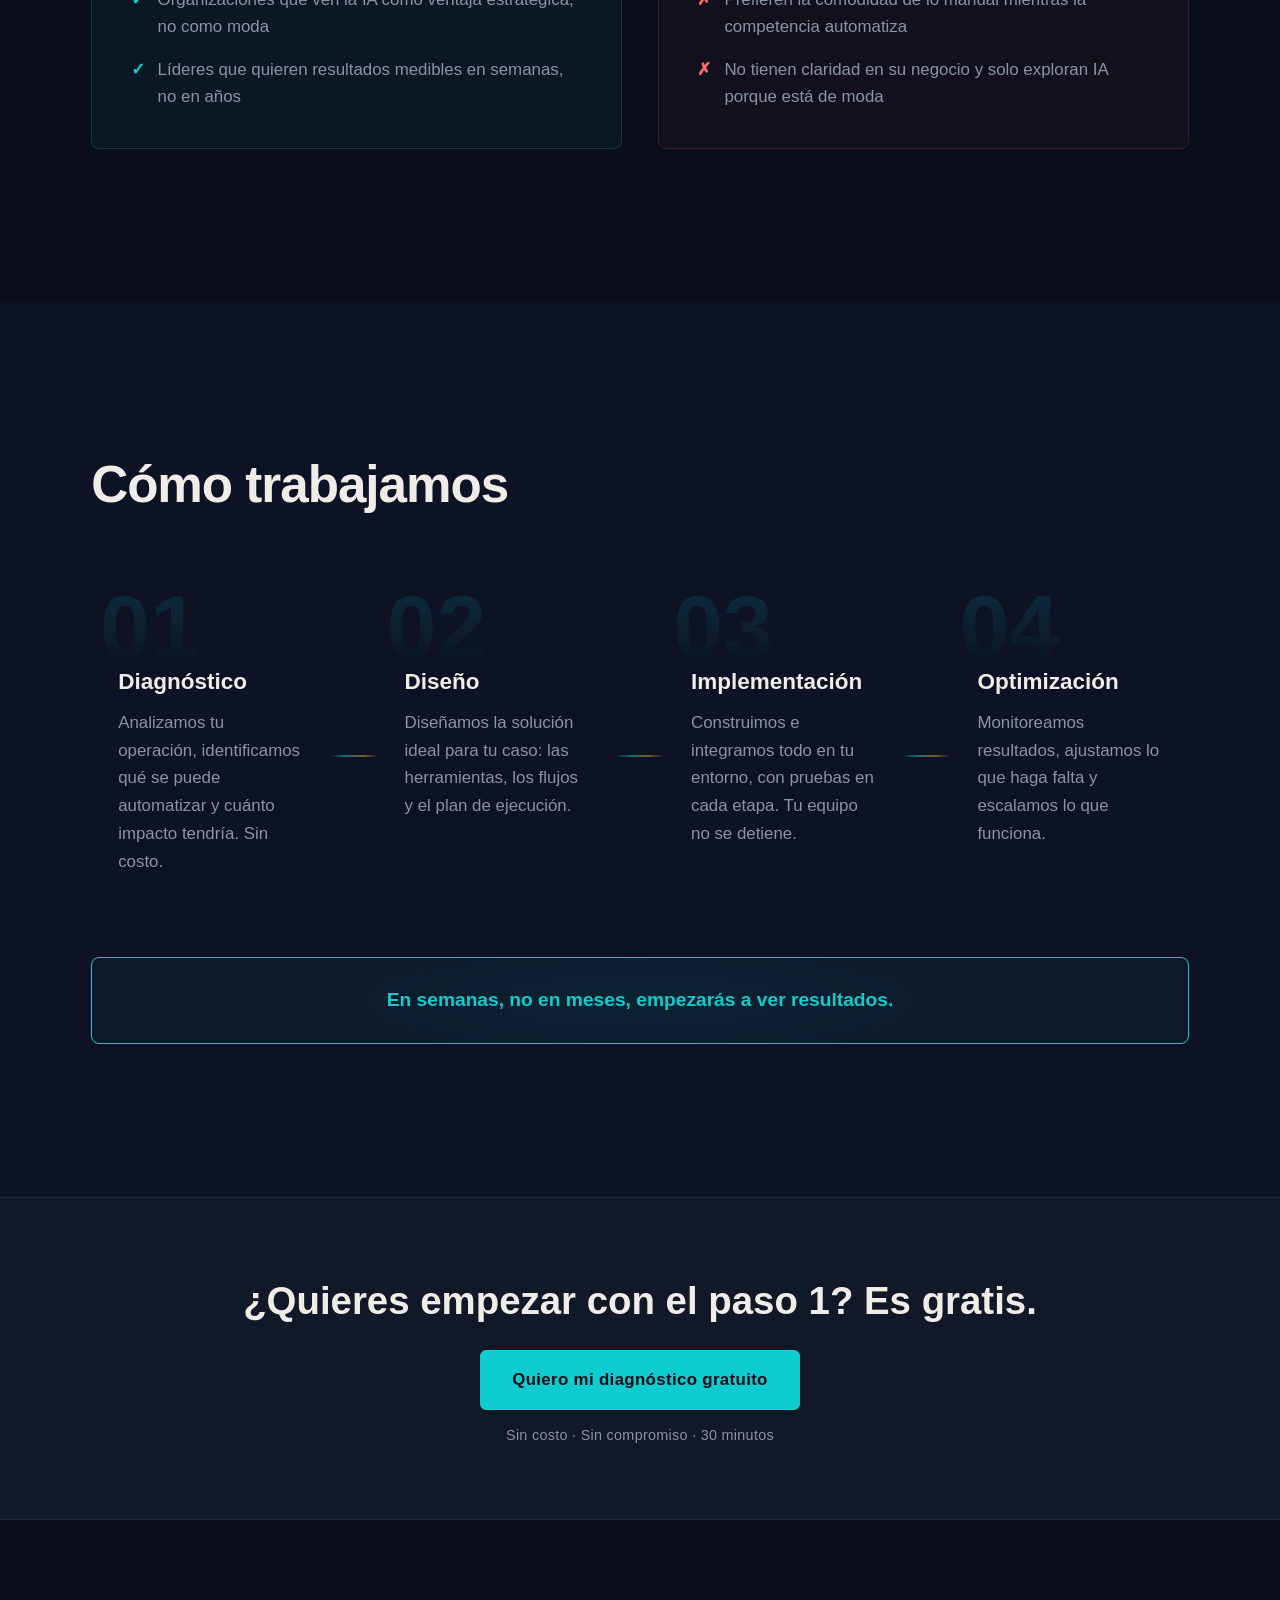
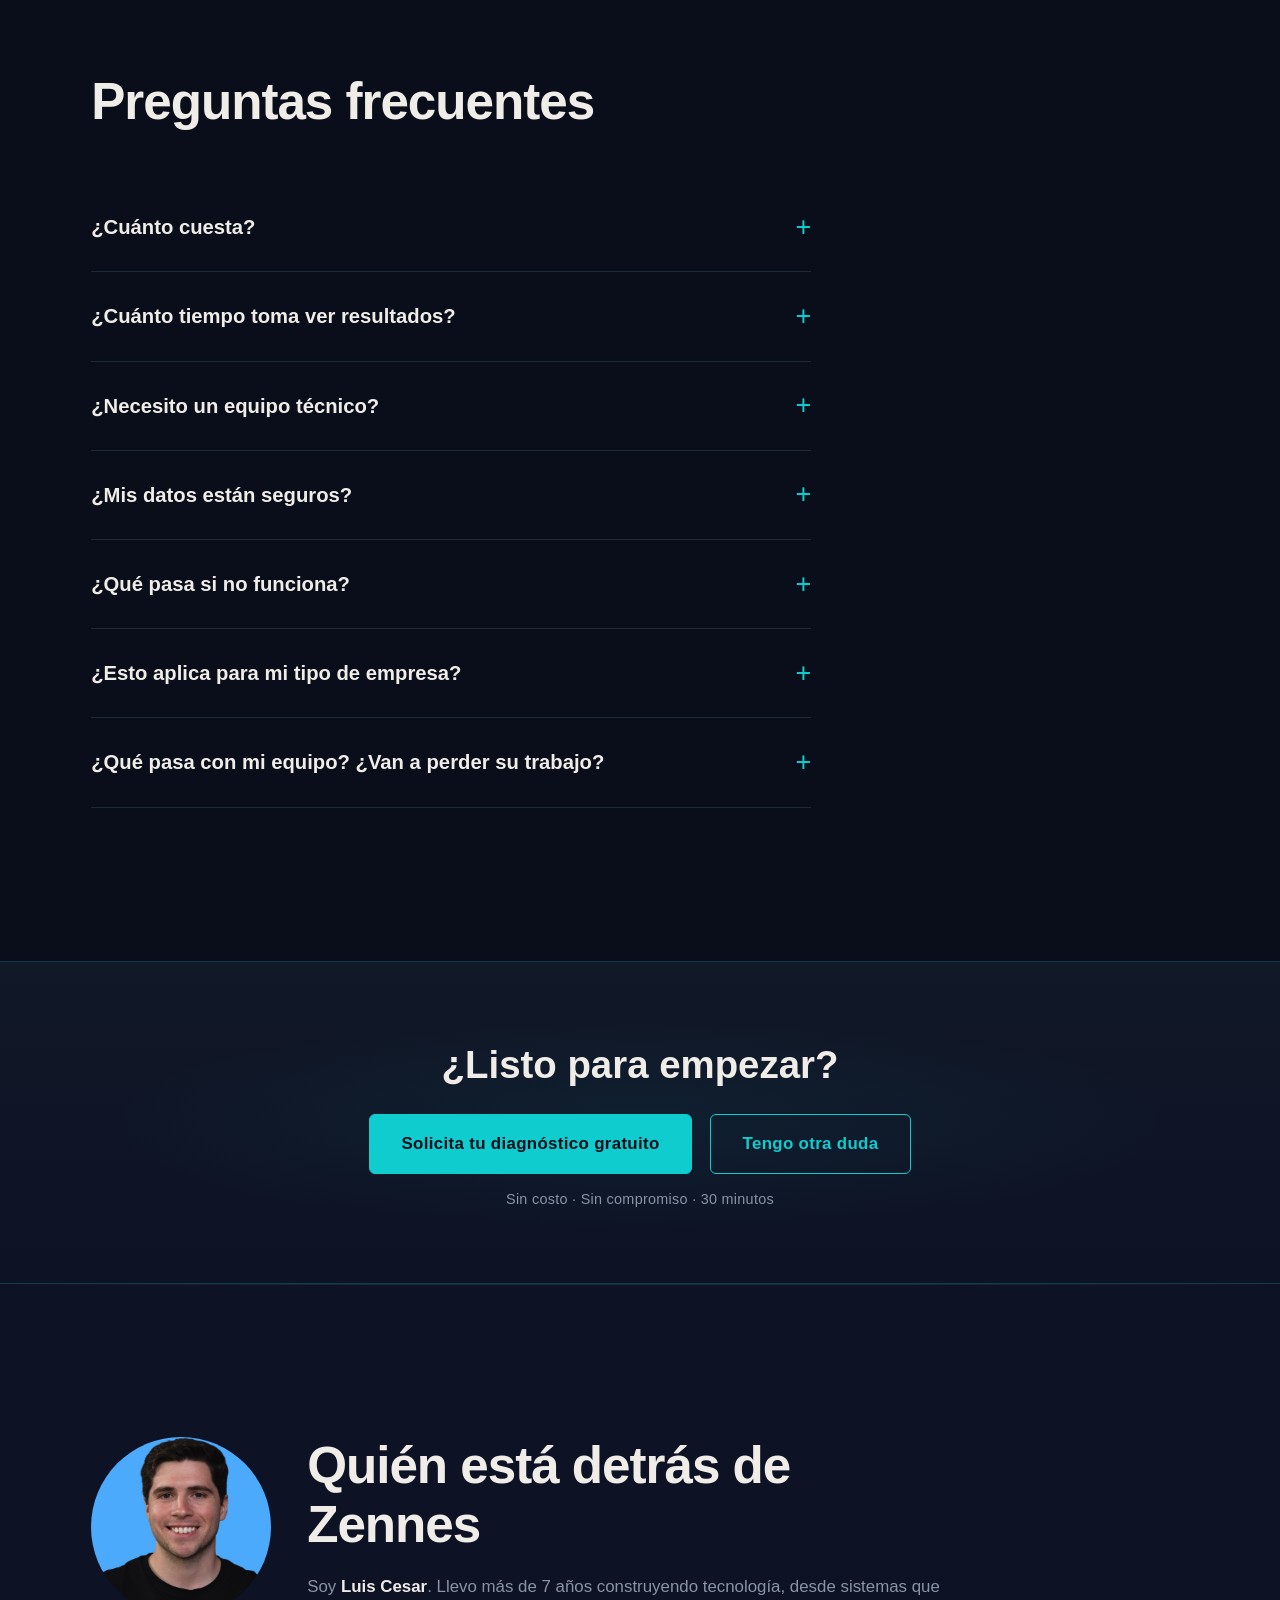
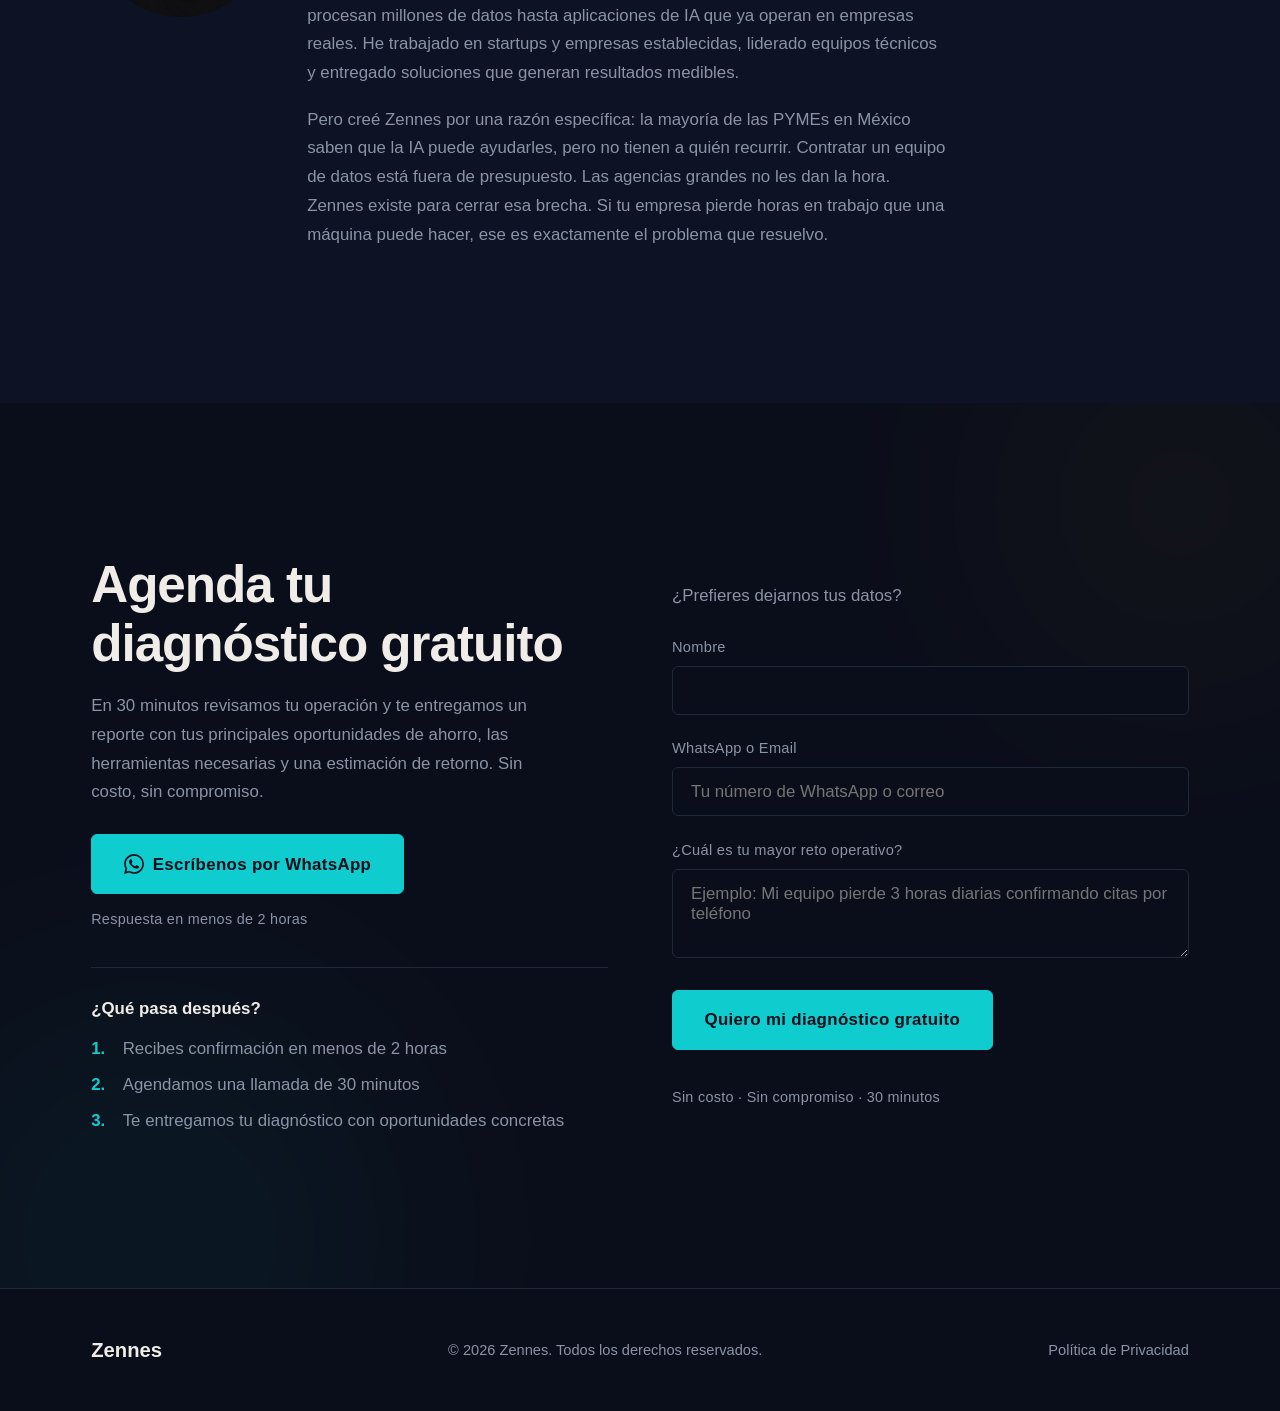
==== commit 7e13ace0: "Add profile photo to founder section The luis-cesar.jpg image existed in the repo but was never rend" ====
--- a/index.html
+++ b/index.html
@@ -1,4 +1,5 @@
 <!DOCTYPE html>
+<!-- Zennes Site -->
 <html lang="es">
 <head>
   <meta charset="UTF-8">
@@ -324,10 +325,10 @@
   <!-- ========== ABOUT / FOUNDER ========== -->
   <section class="founder reveal">
     <div class="founder__inner">
-      <img src="luis-cesar.jpg" alt="Luis César, fundador de Zennes" class="founder__photo" width="200" height="200">
+      <img src="luis-cesar.jpg" alt="Luis Cesar, fundador de Zennes" class="founder__photo" width="180" height="180">
       <div class="founder__text">
         <h2 class="section-heading">Quién está detrás de Zennes</h2>
-        <p class="founder__bio">Soy <strong>Luis César</strong>. Llevo más de 7 años construyendo tecnología, desde sistemas que procesan millones de datos hasta aplicaciones de IA que ya operan en empresas reales. He trabajado en startups y empresas establecidas, liderado equipos técnicos y entregado soluciones que generan resultados medibles.</p>
+        <p class="founder__bio">Soy <strong>Luis Cesar</strong>. Llevo más de 7 años construyendo tecnología, desde sistemas que procesan millones de datos hasta aplicaciones de IA que ya operan en empresas reales. He trabajado en startups y empresas establecidas, liderado equipos técnicos y entregado soluciones que generan resultados medibles.</p>
         <p class="founder__bio">Pero creé Zennes por una razón específica: la mayoría de las PYMEs en México saben que la IA puede ayudarles, pero no tienen a quién recurrir. Contratar un equipo de datos está fuera de presupuesto. Las agencias grandes no les dan la hora. Zennes existe para cerrar esa brecha. Si tu empresa pierde horas en trabajo que una máquina puede hacer, ese es exactamente el problema que resuelvo.</p>
       </div>
     </div>
--- a/styles.css
+++ b/styles.css
@@ -1094,20 +1094,16 @@
   max-width: var(--content-max);
   margin: 0 auto;
   padding: 0 var(--content-padding);
-  display: grid;
-  grid-template-columns: auto 1fr;
-  gap: clamp(2rem, 5vw, 4rem);
-  align-items: center;
+  display: flex;
+  align-items: flex-start;
+  gap: 2rem;
 }
 
 .founder__photo {
-  width: clamp(140px, 18vw, 200px);
-  height: clamp(140px, 18vw, 200px);
+  width: 180px;
+  height: 180px;
   border-radius: 50%;
   object-fit: cover;
-  object-position: center top;
-  border: 2px solid var(--border);
-  box-shadow: 0 0 0 4px var(--bg-alt), 0 0 24px rgba(15, 204, 206, 0.1);
   flex-shrink: 0;
 }
 
@@ -1531,13 +1527,6 @@
     grid-template-columns: 1fr;
   }
 
-  /* Founder */
-  .founder__inner {
-    grid-template-columns: 1fr;
-    justify-items: center;
-    text-align: center;
-  }
-
   /* Case study */
   .case-study__content {
     grid-template-columns: 1fr;
@@ -1607,6 +1596,17 @@
     gap: 0.75rem;
     text-align: center;
   }
+
+  .founder__inner {
+    flex-direction: column;
+    align-items: center;
+    text-align: center;
+  }
+
+  .founder__photo {
+    width: 140px;
+    height: 140px;
+  }
 }
 
 /* ============================================================
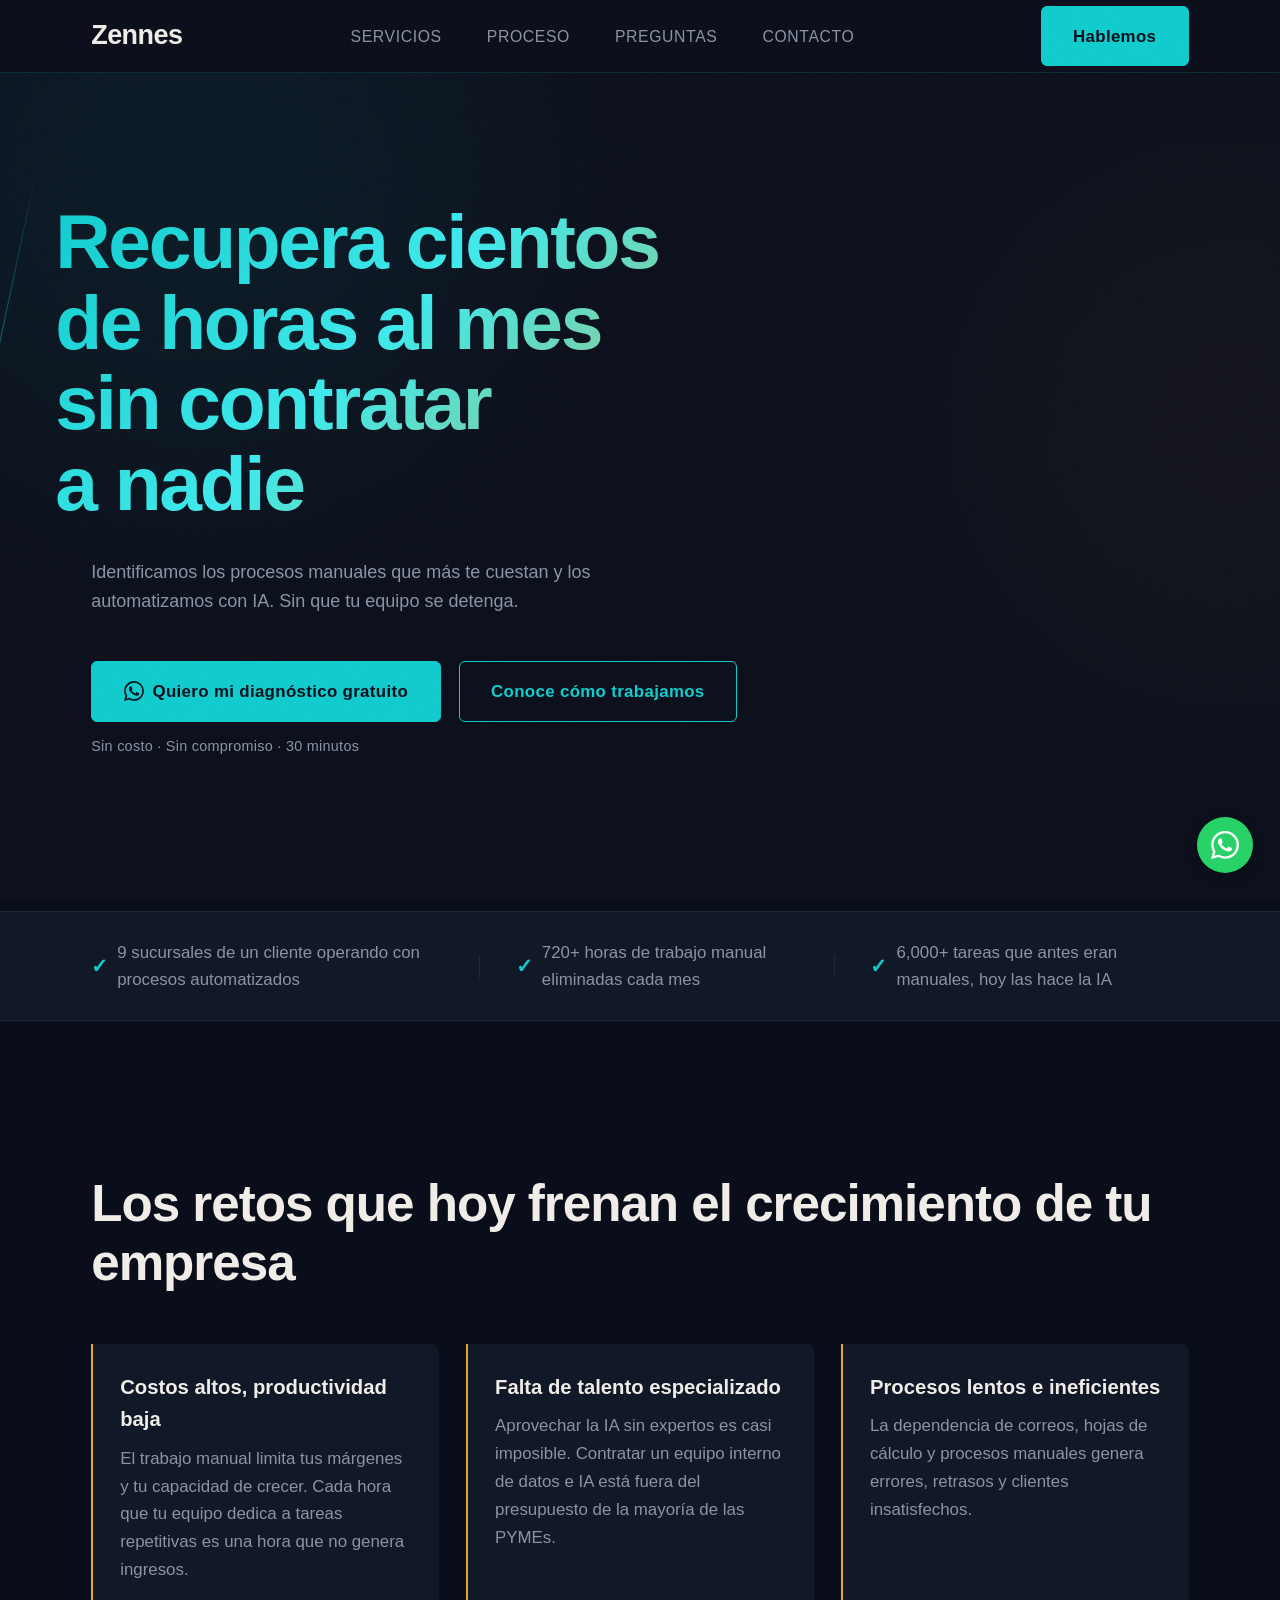
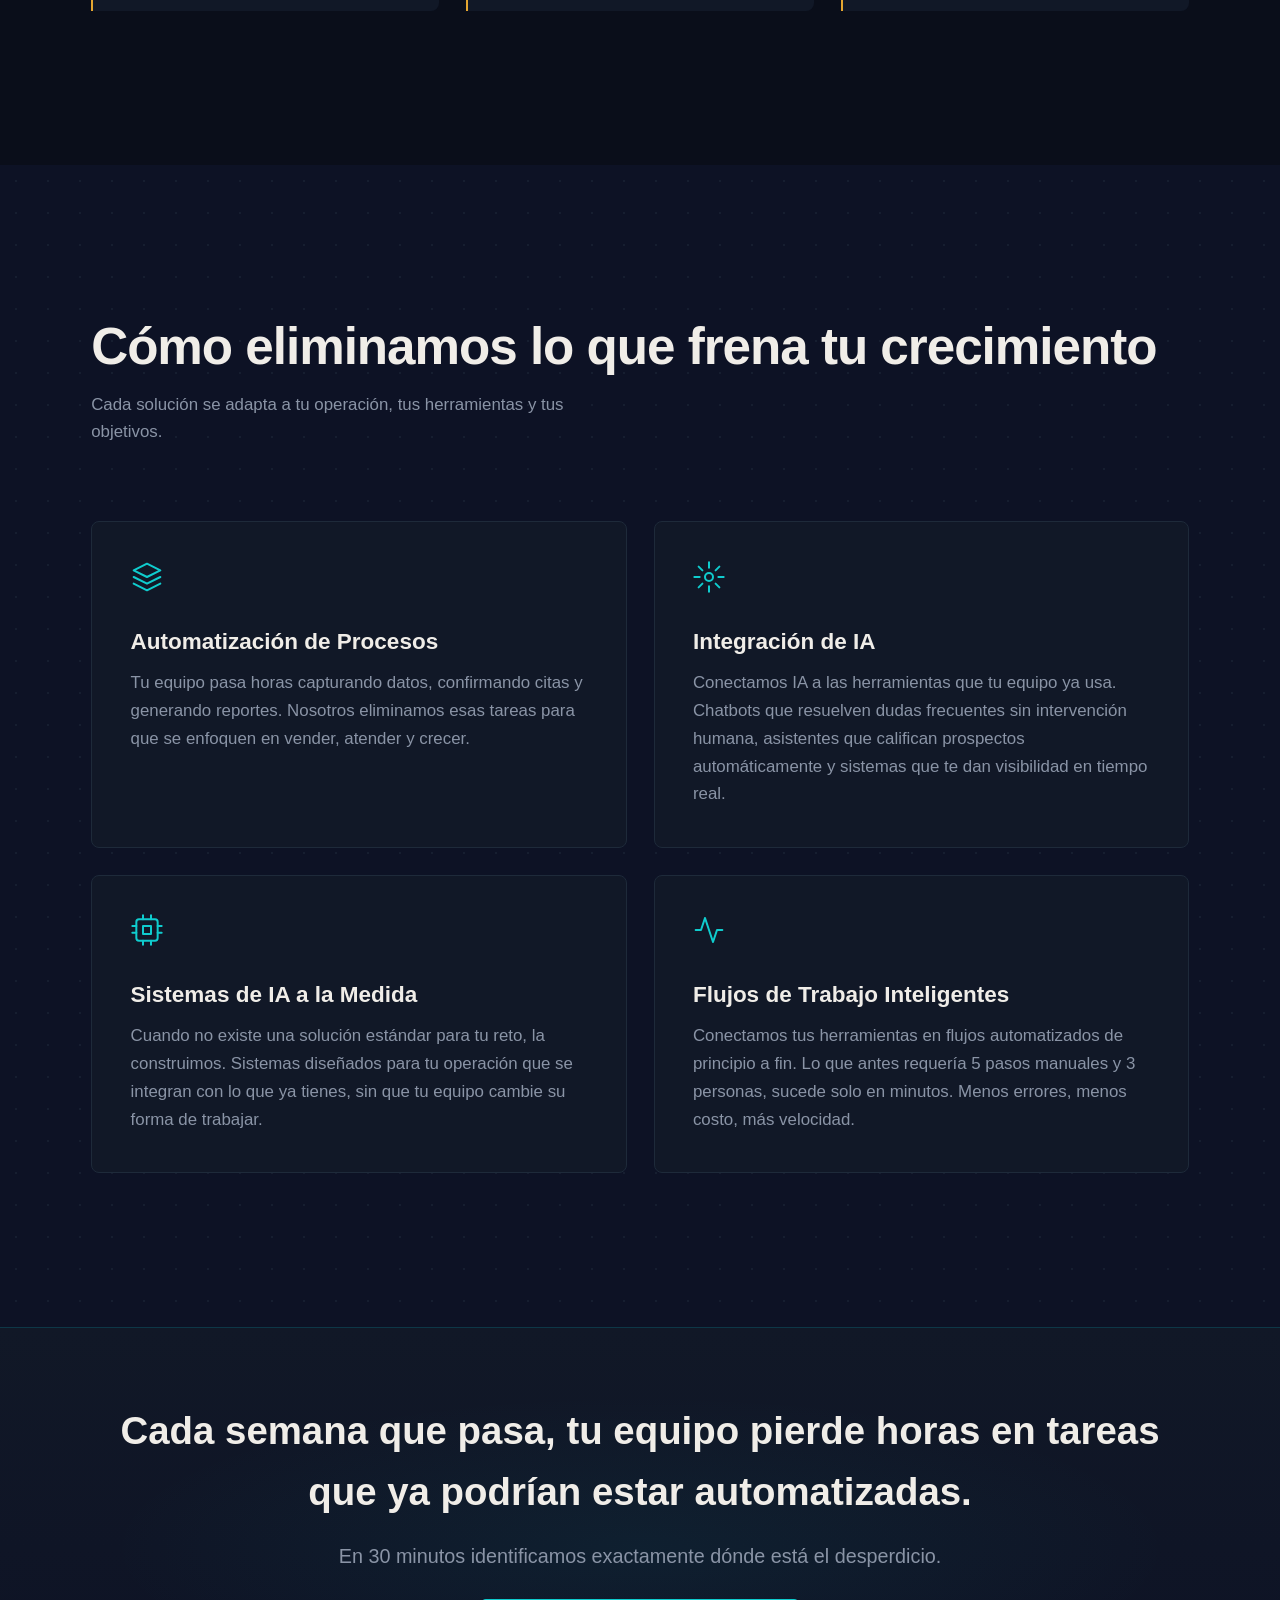
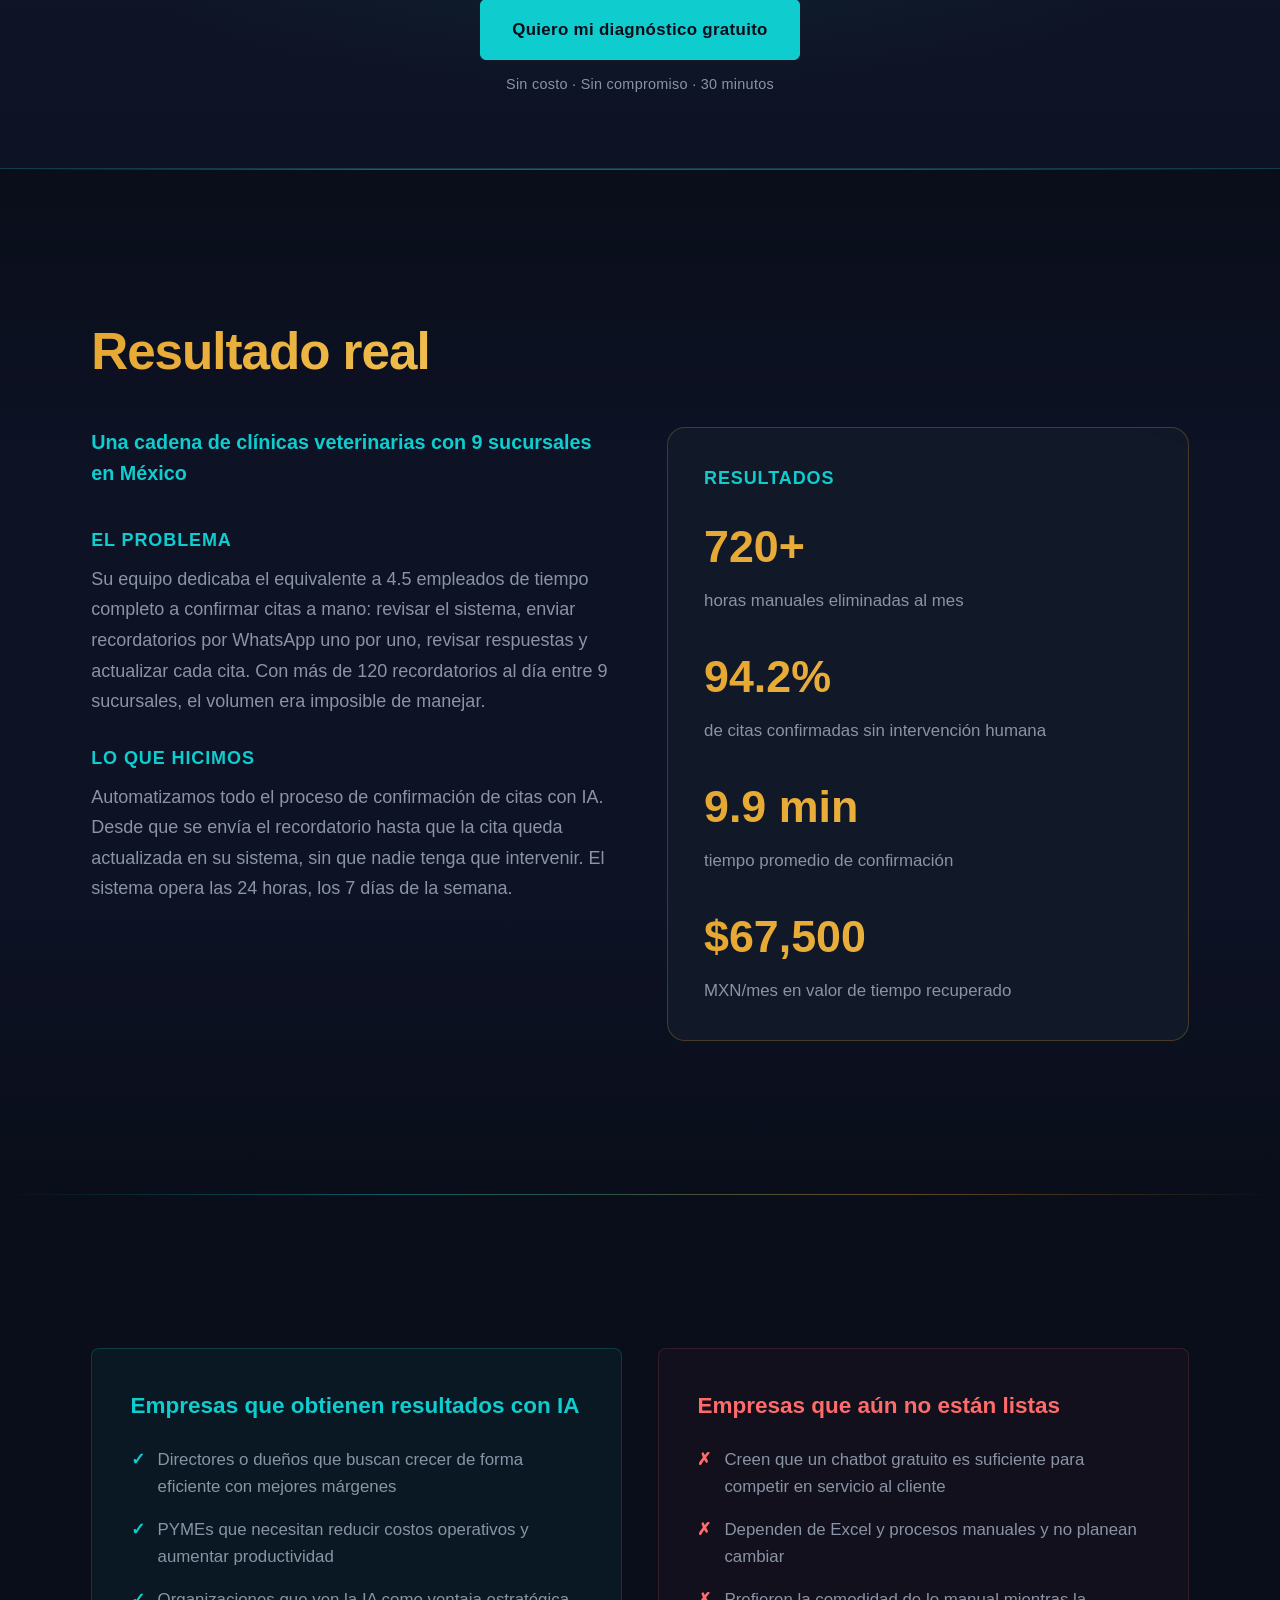
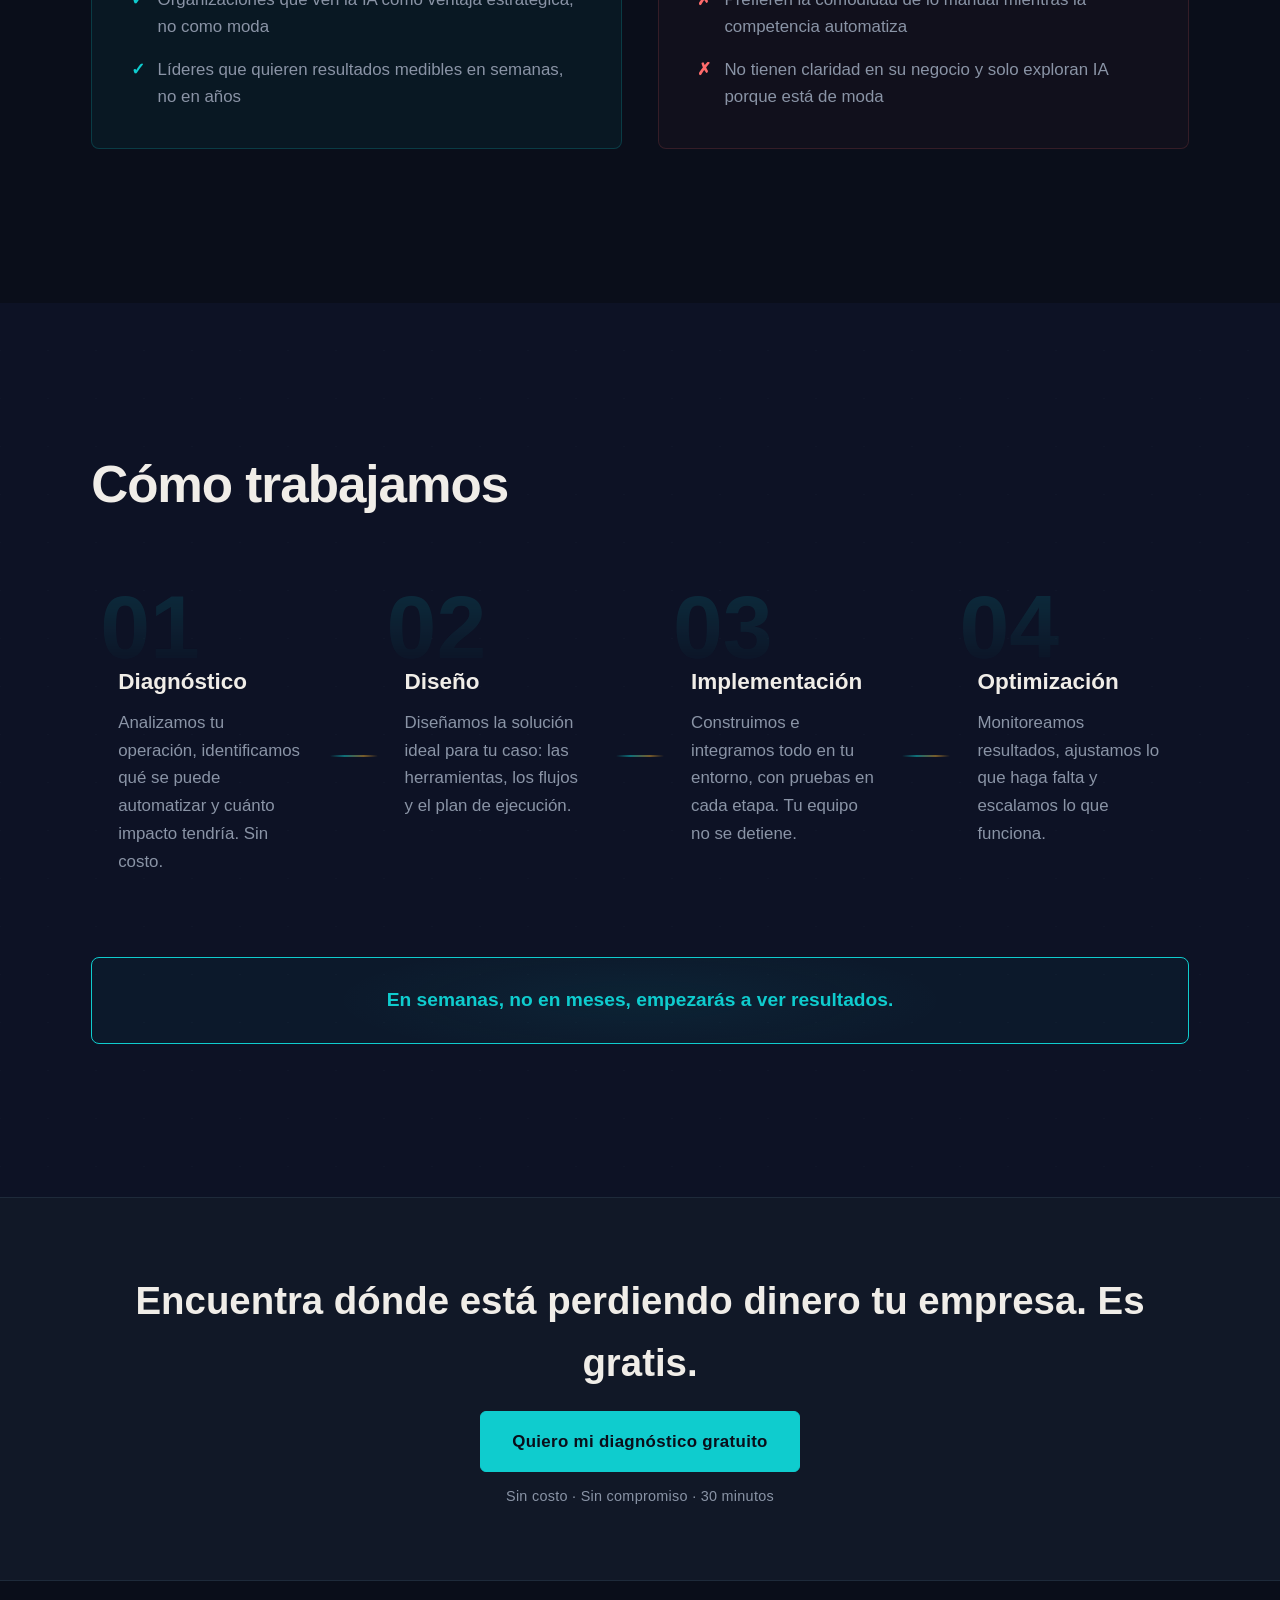
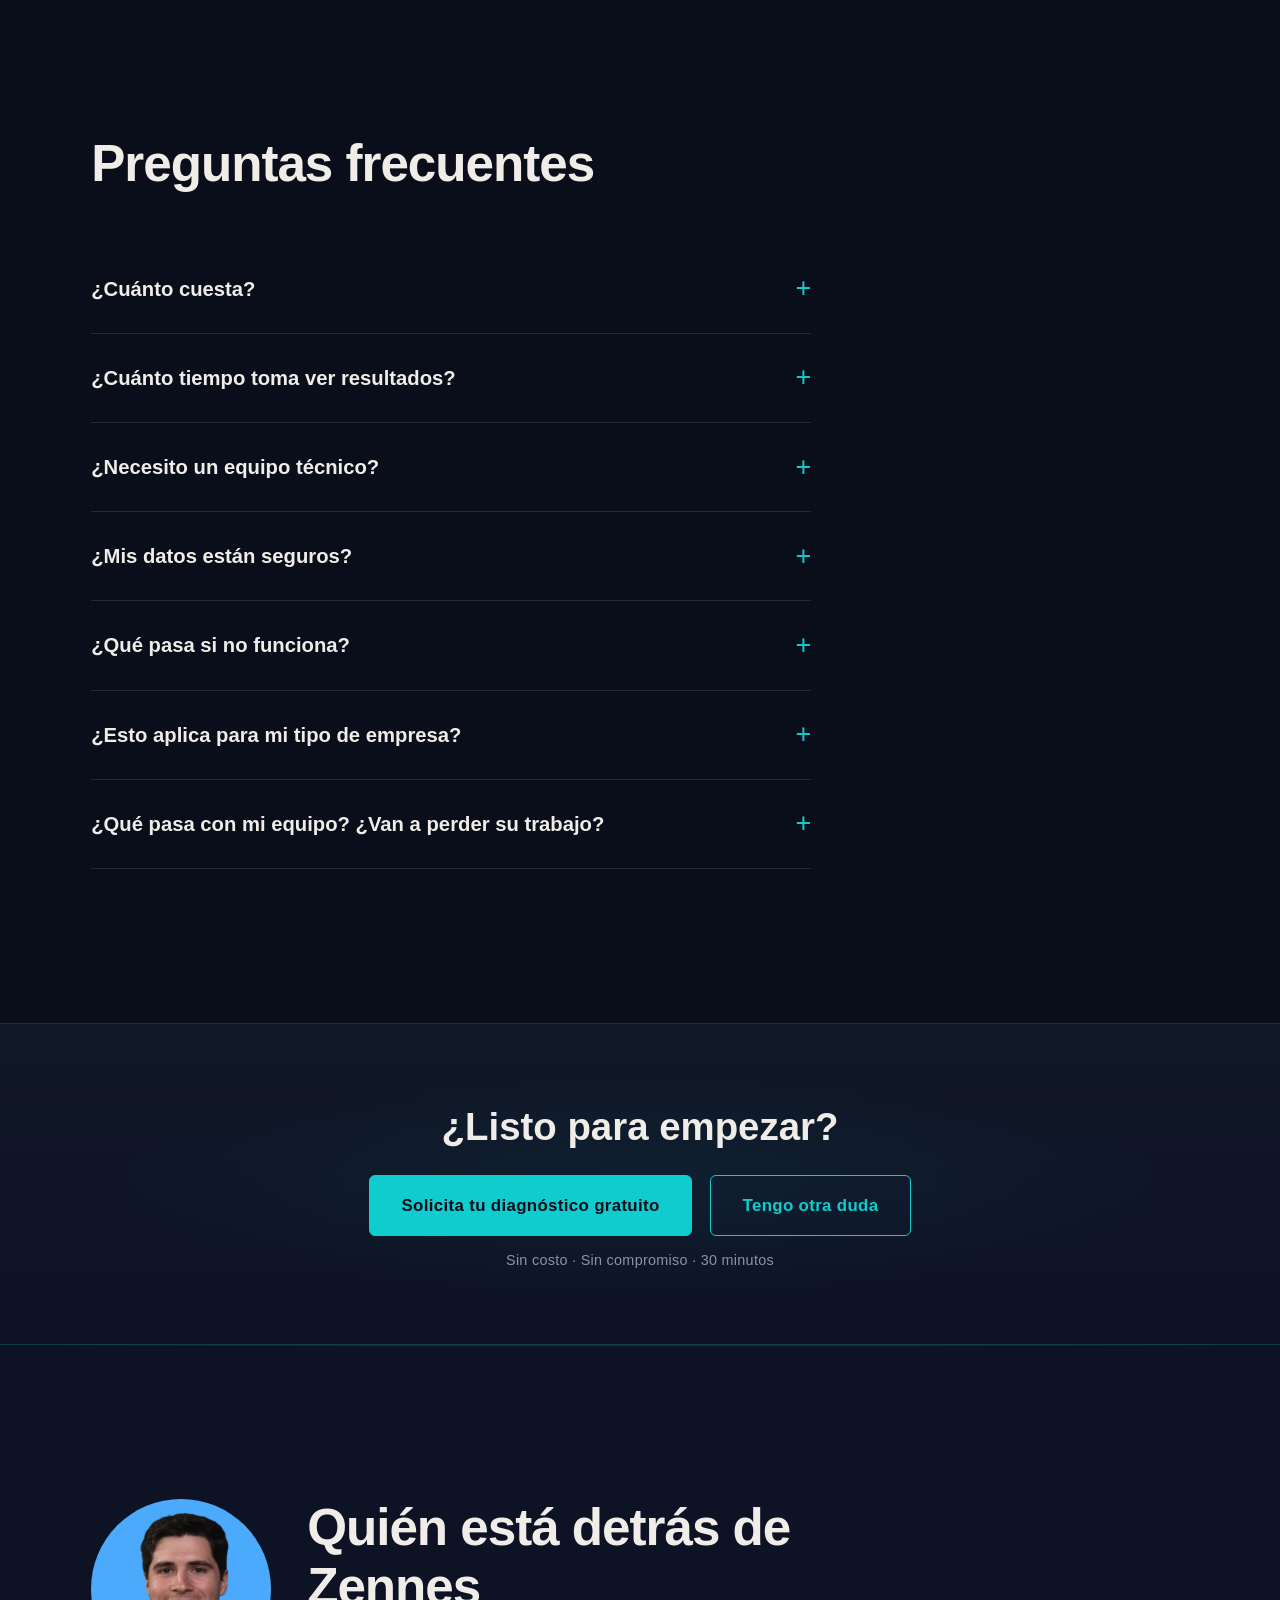
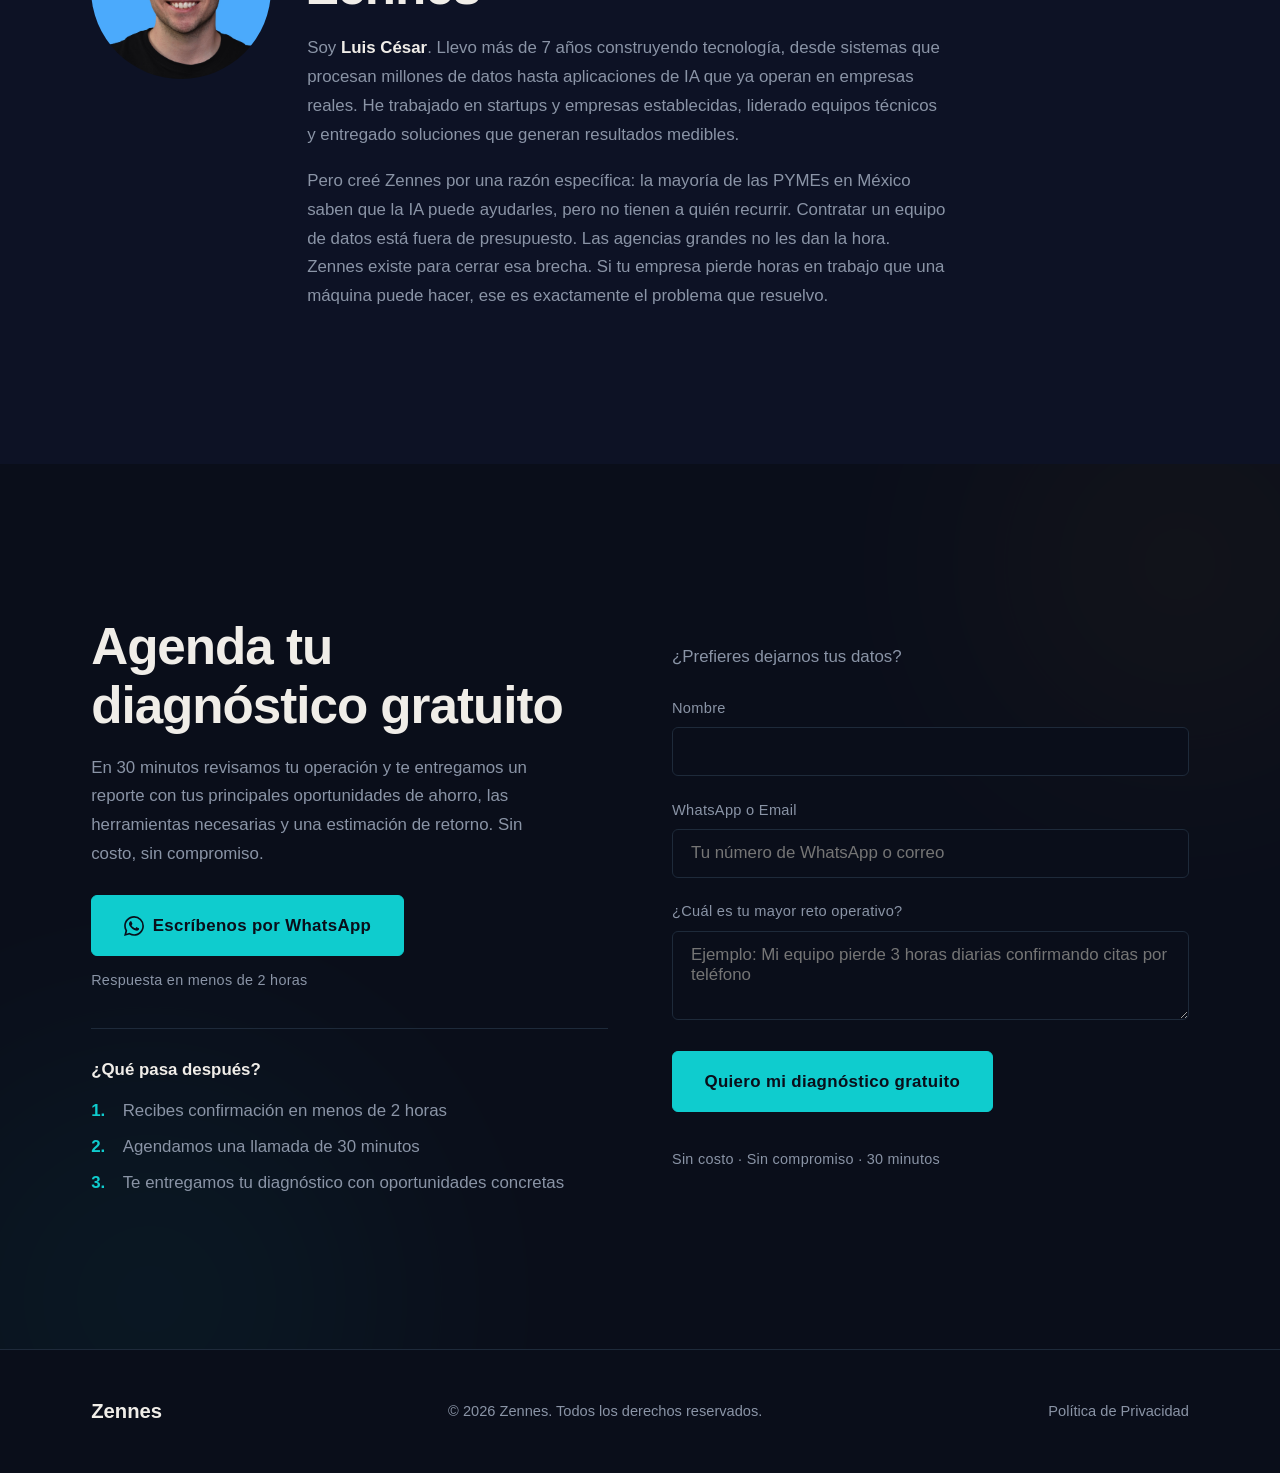
==== commit cd8d06f3: "fix: improve readability, update copy, and add thank you page - Replace Clash Display with Switzer f" ====
--- a/index.html
+++ b/index.html
@@ -10,7 +10,7 @@
   <meta property="og:description" content="Recupera cientos de horas al mes automatizando procesos con IA. Consultoría para PYMEs en México.">
   <meta property="og:type" content="website">
   <meta property="og:locale" content="es_MX">
-  <link href="https://api.fontshare.com/v2/css?f[]=clash-display@400,500,600,700&f[]=general-sans@400,500,600,700&display=swap" rel="stylesheet">
+  <link href="https://api.fontshare.com/v2/css?f[]=switzer@400,500,600,700&f[]=general-sans@400,500,600,700&display=swap" rel="stylesheet">
   <link rel="stylesheet" href="styles.css">
   <!-- Google Analytics -->
   <script async src="https://www.googletagmanager.com/gtag/js?id=G-JPM9BBRP84"></script>
@@ -38,7 +38,7 @@
         <li><a href="#preguntas" class="nav__link">Preguntas</a></li>
         <li><a href="#contacto" class="nav__link">Contacto</a></li>
       </ul>
-      <a href="https://wa.me/5215524497465?text=Hola%2C%20me%20interesa%20un%20diagn%C3%B3stico%20de%20automatizaci%C3%B3n%20para%20mi%20empresa." class="btn btn--solid nav__cta" target="_blank" rel="noopener">Hablemos</a>
+      <a href="https://wa.me/525513570864?text=Hola%2C%20me%20interesa%20un%20diagn%C3%B3stico%20de%20automatizaci%C3%B3n%20para%20mi%20empresa." class="btn btn--solid nav__cta" target="_blank" rel="noopener">Hablemos</a>
     </div>
   </nav>
 
@@ -56,7 +56,7 @@
         </h1>
         <p class="hero__subtext">Identificamos los procesos manuales que más te cuestan y los automatizamos con IA. Sin que tu equipo se detenga.</p>
         <div class="hero__ctas">
-          <a href="https://wa.me/5215524497465?text=Hola%2C%20me%20interesa%20un%20diagn%C3%B3stico%20de%20automatizaci%C3%B3n%20para%20mi%20empresa." class="btn btn--solid" target="_blank" rel="noopener">
+          <a href="https://wa.me/525513570864?text=Hola%2C%20me%20interesa%20un%20diagn%C3%B3stico%20de%20automatizaci%C3%B3n%20para%20mi%20empresa." class="btn btn--solid" target="_blank" rel="noopener">
             <svg class="btn__icon" width="20" height="20" viewBox="0 0 24 24" fill="currentColor"><path d="M17.472 14.382c-.297-.149-1.758-.867-2.03-.967-.273-.099-.471-.148-.67.15-.197.297-.767.966-.94 1.164-.173.199-.347.223-.644.075-.297-.15-1.255-.463-2.39-1.475-.883-.788-1.48-1.761-1.653-2.059-.173-.297-.018-.458.13-.606.134-.133.298-.347.446-.52.149-.174.198-.298.298-.497.099-.198.05-.371-.025-.52-.075-.149-.669-1.612-.916-2.207-.242-.579-.487-.5-.669-.51-.173-.008-.371-.01-.57-.01-.198 0-.52.074-.792.372-.272.297-1.04 1.016-1.04 2.479 0 1.462 1.065 2.875 1.213 3.074.149.198 2.096 3.2 5.077 4.487.709.306 1.262.489 1.694.625.712.227 1.36.195 1.871.118.571-.085 1.758-.719 2.006-1.413.248-.694.248-1.289.173-1.413-.074-.124-.272-.198-.57-.347m-5.421 7.403h-.004a9.87 9.87 0 0 1-5.031-1.378l-.361-.214-3.741.982.998-3.648-.235-.374a9.86 9.86 0 0 1-1.51-5.26c.001-5.45 4.436-9.884 9.888-9.884 2.64 0 5.122 1.03 6.988 2.898a9.825 9.825 0 0 1 2.893 6.994c-.003 5.45-4.437 9.884-9.885 9.884m8.413-18.297A11.815 11.815 0 0 0 12.05 0C5.495 0 .16 5.335.157 11.892c0 2.096.547 4.142 1.588 5.945L.057 24l6.305-1.654a11.882 11.882 0 0 0 5.683 1.448h.005c6.554 0 11.89-5.335 11.893-11.893a11.821 11.821 0 0 0-3.48-8.413z"/></svg>
             Quiero mi diagnóstico gratuito
           </a>
@@ -155,7 +155,7 @@
     <div class="mid-cta__inner">
       <h2 class="mid-cta__heading">Cada semana que pasa, tu equipo pierde horas en tareas que ya podrían estar automatizadas.</h2>
       <p class="mid-cta__subtext">En 30 minutos identificamos exactamente dónde está el desperdicio.</p>
-      <a href="https://wa.me/5215524497465?text=Hola%2C%20me%20interesa%20un%20diagn%C3%B3stico%20de%20automatizaci%C3%B3n%20para%20mi%20empresa." class="btn btn--solid" target="_blank" rel="noopener">Quiero mi diagnóstico gratuito</a>
+      <a href="https://wa.me/525513570864?text=Hola%2C%20me%20interesa%20un%20diagn%C3%B3stico%20de%20automatizaci%C3%B3n%20para%20mi%20empresa." class="btn btn--solid" target="_blank" rel="noopener">Quiero mi diagnóstico gratuito</a>
       <span class="btn__micro">Sin costo · Sin compromiso · 30 minutos</span>
     </div>
   </section>
@@ -267,8 +267,8 @@
   <!-- ========== POST-PROCESS CTA ========== -->
   <section class="mid-cta">
     <div class="mid-cta__inner">
-      <h2 class="mid-cta__heading">¿Quieres empezar con el paso 1? Es gratis.</h2>
-      <a href="https://wa.me/5215524497465?text=Hola%2C%20me%20interesa%20un%20diagn%C3%B3stico%20de%20automatizaci%C3%B3n%20para%20mi%20empresa." class="btn btn--solid" target="_blank" rel="noopener">Quiero mi diagnóstico gratuito</a>
+      <h2 class="mid-cta__heading">Encuentra dónde está perdiendo dinero tu empresa. Es gratis.</h2>
+      <a href="https://wa.me/525513570864?text=Hola%2C%20me%20interesa%20un%20diagn%C3%B3stico%20de%20automatizaci%C3%B3n%20para%20mi%20empresa." class="btn btn--solid" target="_blank" rel="noopener">Quiero mi diagnóstico gratuito</a>
       <span class="btn__micro">Sin costo · Sin compromiso · 30 minutos</span>
     </div>
   </section>
@@ -315,8 +315,8 @@
     <div class="mid-cta__inner">
       <h2 class="mid-cta__heading">¿Listo para empezar?</h2>
       <div class="mid-cta__actions">
-        <a href="https://wa.me/5215524497465?text=Hola%2C%20me%20interesa%20un%20diagn%C3%B3stico%20de%20automatizaci%C3%B3n%20para%20mi%20empresa." class="btn btn--solid" target="_blank" rel="noopener">Solicita tu diagnóstico gratuito</a>
-        <a href="https://wa.me/5215524497465?text=Hola%2C%20tengo%20una%20duda%20sobre%20sus%20servicios." class="btn btn--outline" target="_blank" rel="noopener">Tengo otra duda</a>
+        <a href="https://wa.me/525513570864?text=Hola%2C%20me%20interesa%20un%20diagn%C3%B3stico%20de%20automatizaci%C3%B3n%20para%20mi%20empresa." class="btn btn--solid" target="_blank" rel="noopener">Solicita tu diagnóstico gratuito</a>
+        <a href="https://wa.me/525513570864?text=Hola%2C%20tengo%20una%20duda%20sobre%20sus%20servicios." class="btn btn--outline" target="_blank" rel="noopener">Tengo otra duda</a>
       </div>
       <span class="btn__micro">Sin costo · Sin compromiso · 30 minutos</span>
     </div>
@@ -325,10 +325,10 @@
   <!-- ========== ABOUT / FOUNDER ========== -->
   <section class="founder reveal">
     <div class="founder__inner">
-      <img src="luis-cesar.jpg" alt="Luis Cesar, fundador de Zennes" class="founder__photo" width="180" height="180">
+      <img src="luis-cesar.jpg" alt="Luis César, fundador de Zennes" class="founder__photo" width="180" height="180">
       <div class="founder__text">
         <h2 class="section-heading">Quién está detrás de Zennes</h2>
-        <p class="founder__bio">Soy <strong>Luis Cesar</strong>. Llevo más de 7 años construyendo tecnología, desde sistemas que procesan millones de datos hasta aplicaciones de IA que ya operan en empresas reales. He trabajado en startups y empresas establecidas, liderado equipos técnicos y entregado soluciones que generan resultados medibles.</p>
+        <p class="founder__bio">Soy <strong>Luis César</strong>. Llevo más de 7 años construyendo tecnología, desde sistemas que procesan millones de datos hasta aplicaciones de IA que ya operan en empresas reales. He trabajado en startups y empresas establecidas, liderado equipos técnicos y entregado soluciones que generan resultados medibles.</p>
         <p class="founder__bio">Pero creé Zennes por una razón específica: la mayoría de las PYMEs en México saben que la IA puede ayudarles, pero no tienen a quién recurrir. Contratar un equipo de datos está fuera de presupuesto. Las agencias grandes no les dan la hora. Zennes existe para cerrar esa brecha. Si tu empresa pierde horas en trabajo que una máquina puede hacer, ese es exactamente el problema que resuelvo.</p>
       </div>
     </div>
@@ -342,7 +342,7 @@
       <div class="contact__text">
         <h2 class="section-heading">Agenda tu diagnóstico gratuito</h2>
         <p class="contact__desc">En 30 minutos revisamos tu operación y te entregamos un reporte con tus principales oportunidades de ahorro, las herramientas necesarias y una estimación de retorno. Sin costo, sin compromiso.</p>
-        <a href="https://wa.me/5215524497465?text=Hola%2C%20me%20interesa%20un%20diagn%C3%B3stico%20de%20automatizaci%C3%B3n%20para%20mi%20empresa." class="btn btn--solid contact__wa-btn" target="_blank" rel="noopener">
+        <a href="https://wa.me/525513570864?text=Hola%2C%20me%20interesa%20un%20diagn%C3%B3stico%20de%20automatizaci%C3%B3n%20para%20mi%20empresa." class="btn btn--solid contact__wa-btn" target="_blank" rel="noopener">
           <svg class="btn__icon" width="20" height="20" viewBox="0 0 24 24" fill="currentColor"><path d="M17.472 14.382c-.297-.149-1.758-.867-2.03-.967-.273-.099-.471-.148-.67.15-.197.297-.767.966-.94 1.164-.173.199-.347.223-.644.075-.297-.15-1.255-.463-2.39-1.475-.883-.788-1.48-1.761-1.653-2.059-.173-.297-.018-.458.13-.606.134-.133.298-.347.446-.52.149-.174.198-.298.298-.497.099-.198.05-.371-.025-.52-.075-.149-.669-1.612-.916-2.207-.242-.579-.487-.5-.669-.51-.173-.008-.371-.01-.57-.01-.198 0-.52.074-.792.372-.272.297-1.04 1.016-1.04 2.479 0 1.462 1.065 2.875 1.213 3.074.149.198 2.096 3.2 5.077 4.487.709.306 1.262.489 1.694.625.712.227 1.36.195 1.871.118.571-.085 1.758-.719 2.006-1.413.248-.694.248-1.289.173-1.413-.074-.124-.272-.198-.57-.347m-5.421 7.403h-.004a9.87 9.87 0 0 1-5.031-1.378l-.361-.214-3.741.982.998-3.648-.235-.374a9.86 9.86 0 0 1-1.51-5.26c.001-5.45 4.436-9.884 9.888-9.884 2.64 0 5.122 1.03 6.988 2.898a9.825 9.825 0 0 1 2.893 6.994c-.003 5.45-4.437 9.884-9.885 9.884m8.413-18.297A11.815 11.815 0 0 0 12.05 0C5.495 0 .16 5.335.157 11.892c0 2.096.547 4.142 1.588 5.945L.057 24l6.305-1.654a11.882 11.882 0 0 0 5.683 1.448h.005c6.554 0 11.89-5.335 11.893-11.893a11.821 11.821 0 0 0-3.48-8.413z"/></svg>
           Escríbenos por WhatsApp
         </a>
@@ -386,7 +386,7 @@
   </footer>
 
   <!-- Floating WhatsApp Button -->
-  <a href="https://wa.me/5215524497465?text=Hola%2C%20me%20interesa%20un%20diagn%C3%B3stico%20de%20automatizaci%C3%B3n%20para%20mi%20empresa." class="whatsapp-float" target="_blank" rel="noopener" aria-label="Contactar por WhatsApp">
+  <a href="https://wa.me/525513570864?text=Hola%2C%20me%20interesa%20un%20diagn%C3%B3stico%20de%20automatizaci%C3%B3n%20para%20mi%20empresa." class="whatsapp-float" target="_blank" rel="noopener" aria-label="Contactar por WhatsApp">
     <svg width="28" height="28" viewBox="0 0 24 24" fill="#fff"><path d="M17.472 14.382c-.297-.149-1.758-.867-2.03-.967-.273-.099-.471-.148-.67.15-.197.297-.767.966-.94 1.164-.173.199-.347.223-.644.075-.297-.15-1.255-.463-2.39-1.475-.883-.788-1.48-1.761-1.653-2.059-.173-.297-.018-.458.13-.606.134-.133.298-.347.446-.52.149-.174.198-.298.298-.497.099-.198.05-.371-.025-.52-.075-.149-.669-1.612-.916-2.207-.242-.579-.487-.5-.669-.51-.173-.008-.371-.01-.57-.01-.198 0-.52.074-.792.372-.272.297-1.04 1.016-1.04 2.479 0 1.462 1.065 2.875 1.213 3.074.149.198 2.096 3.2 5.077 4.487.709.306 1.262.489 1.694.625.712.227 1.36.195 1.871.118.571-.085 1.758-.719 2.006-1.413.248-.694.248-1.289.173-1.413-.074-.124-.272-.198-.57-.347m-5.421 7.403h-.004a9.87 9.87 0 0 1-5.031-1.378l-.361-.214-3.741.982.998-3.648-.235-.374a9.86 9.86 0 0 1-1.51-5.26c.001-5.45 4.436-9.884 9.888-9.884 2.64 0 5.122 1.03 6.988 2.898a9.825 9.825 0 0 1 2.893 6.994c-.003 5.45-4.437 9.884-9.885 9.884m8.413-18.297A11.815 11.815 0 0 0 12.05 0C5.495 0 .16 5.335.157 11.892c0 2.096.547 4.142 1.588 5.945L.057 24l6.305-1.654a11.882 11.882 0 0 0 5.683 1.448h.005c6.554 0 11.89-5.335 11.893-11.893a11.821 11.821 0 0 0-3.48-8.413z"/></svg>
   </a>
 
--- a/styles.css
+++ b/styles.css
@@ -21,7 +21,7 @@
   --accent-warm-highlight: #F0BE4F;
   --negative: #FF6B6B;
 
-  --font-heading: 'Clash Display', sans-serif;
+  --font-heading: 'Switzer', sans-serif;
   --font-body: 'General Sans', sans-serif;
 
   --ease-out-expo: cubic-bezier(0.16, 1, 0.3, 1);
@@ -1104,6 +1104,7 @@
   height: 180px;
   border-radius: 50%;
   object-fit: cover;
+  object-position: center 20%;
   flex-shrink: 0;
 }
 
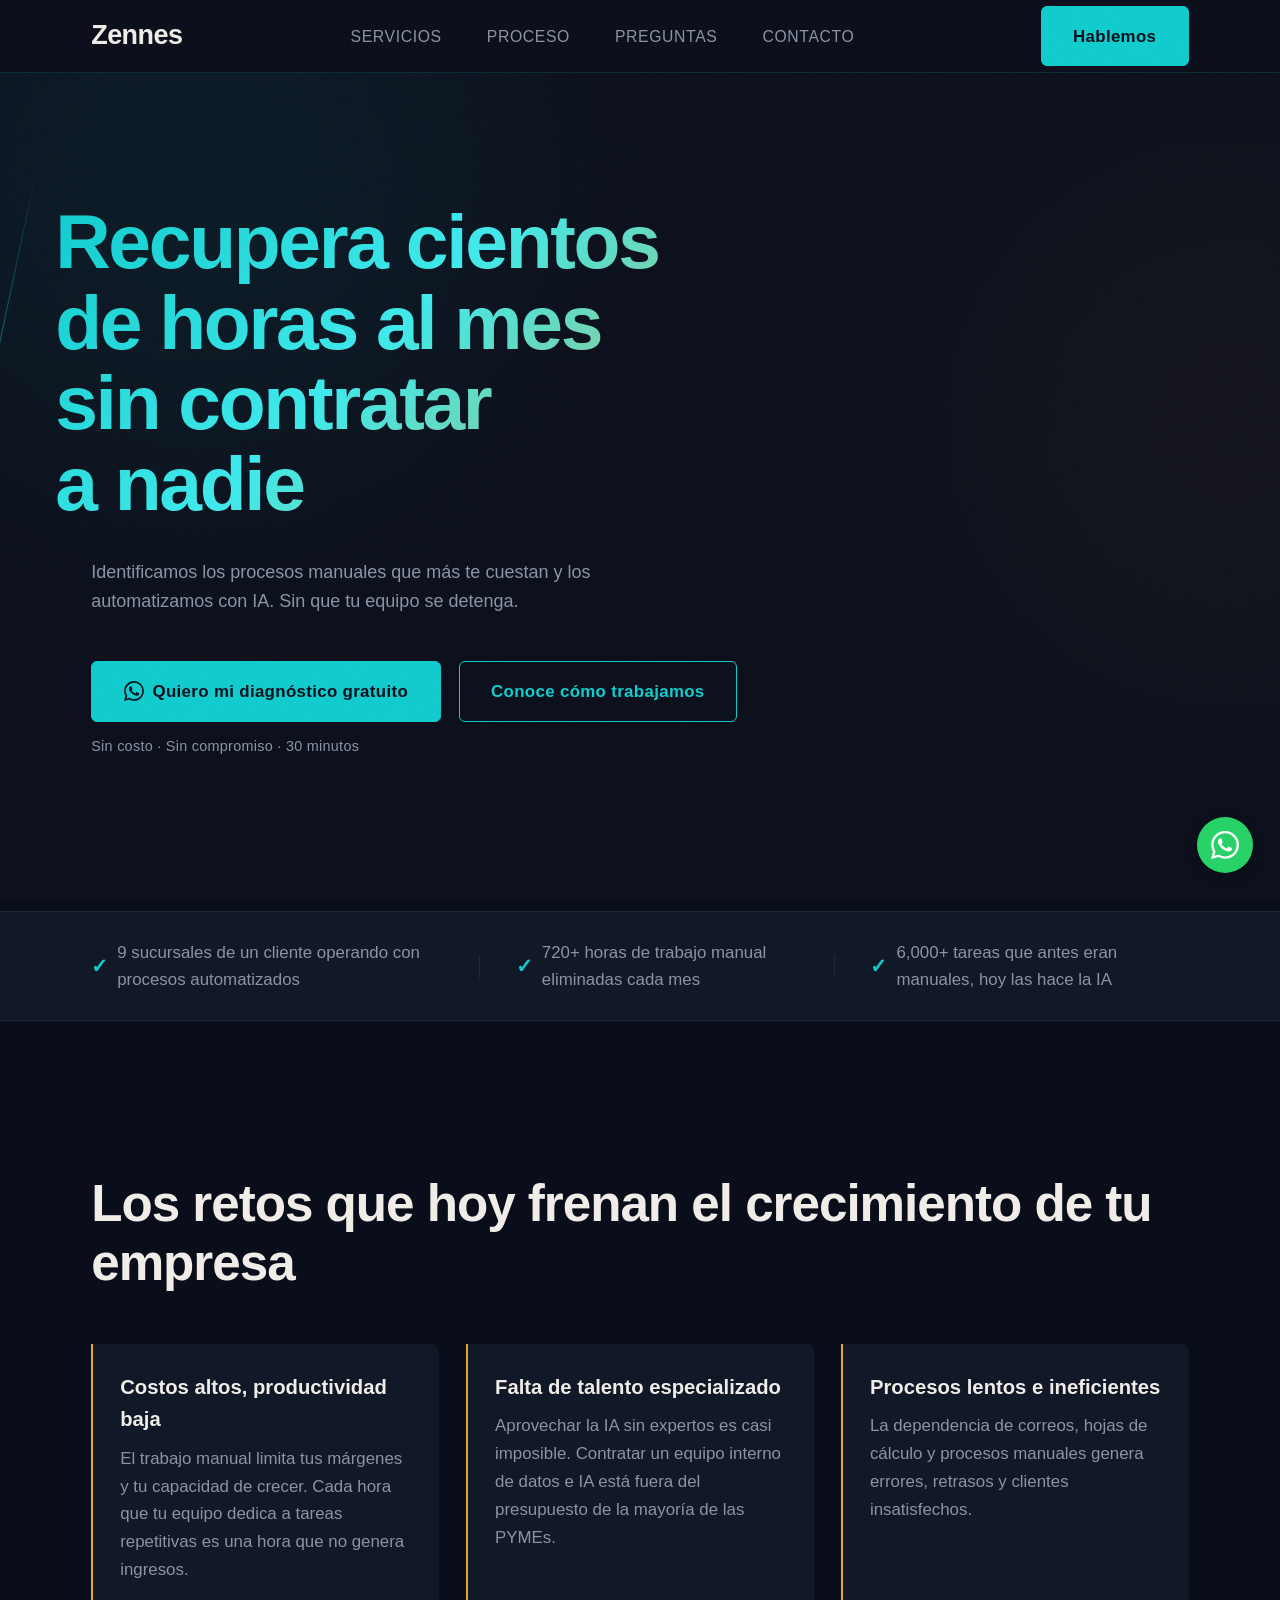
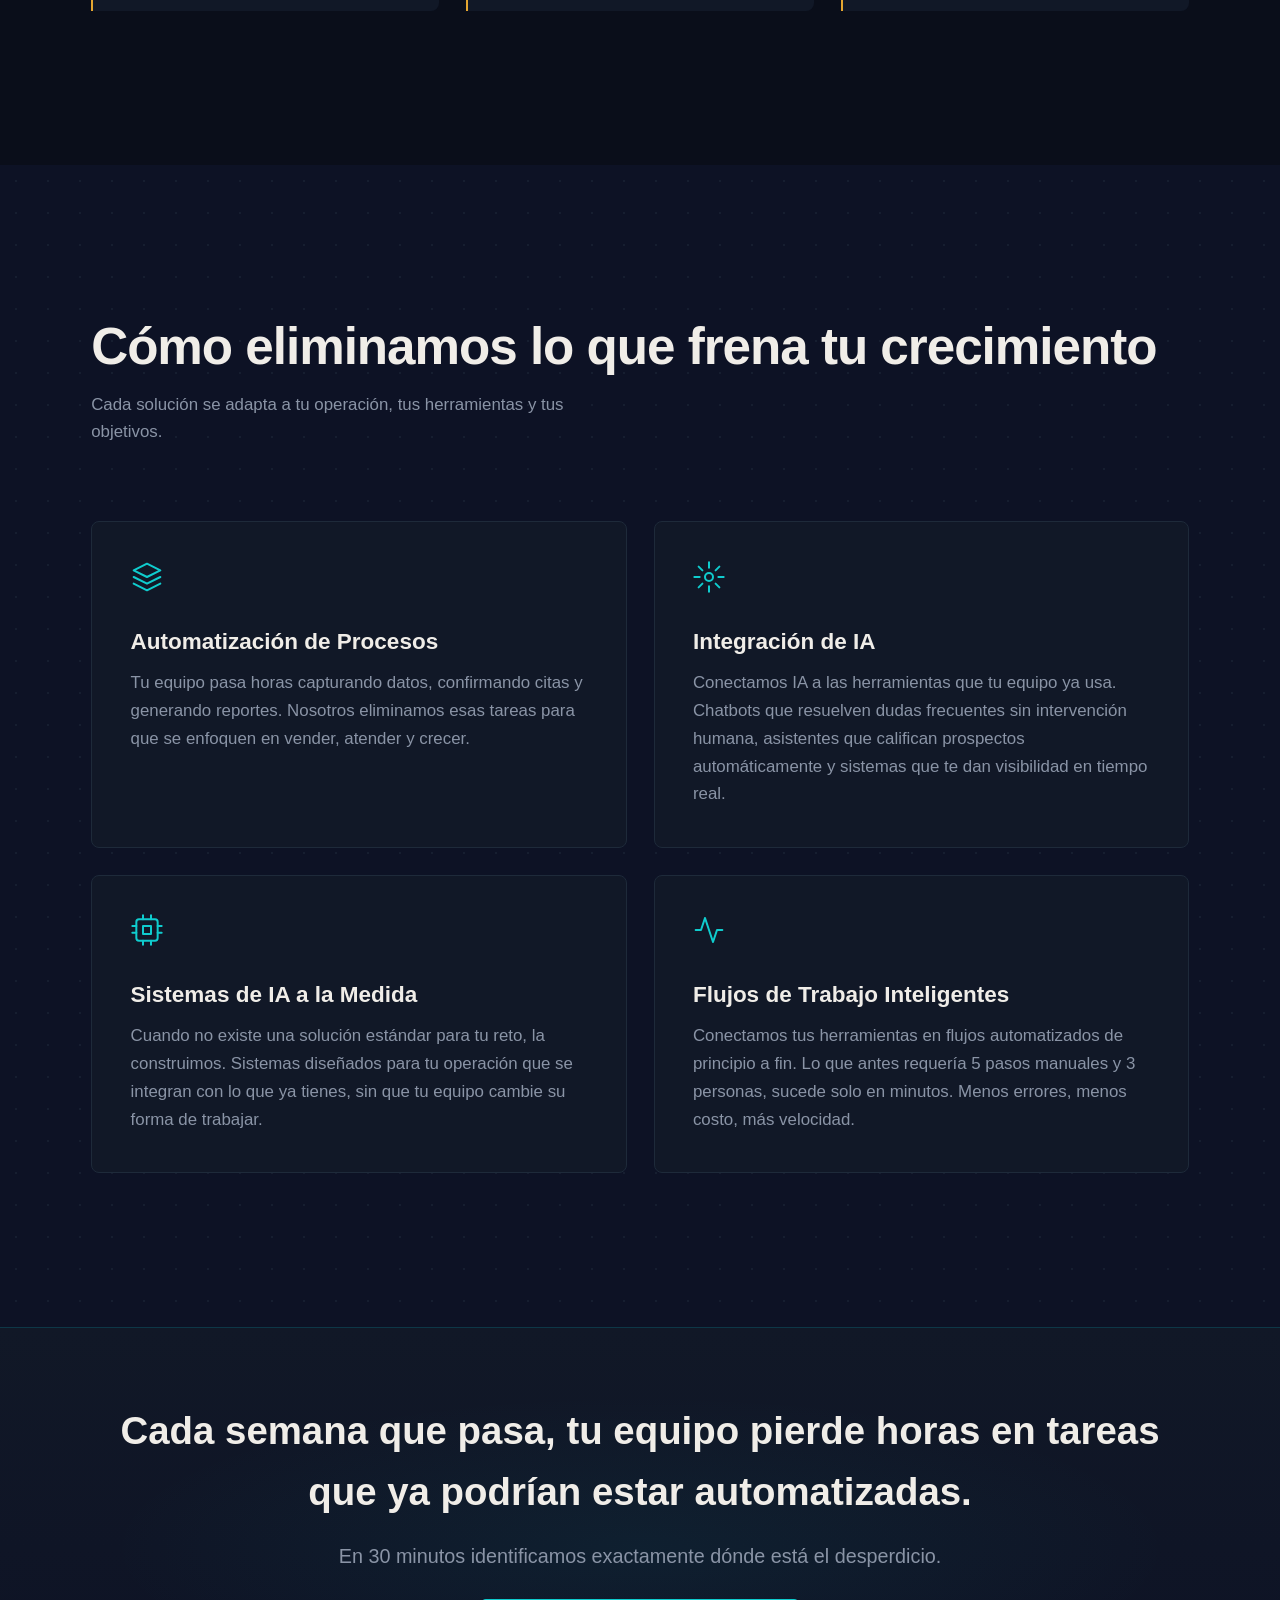
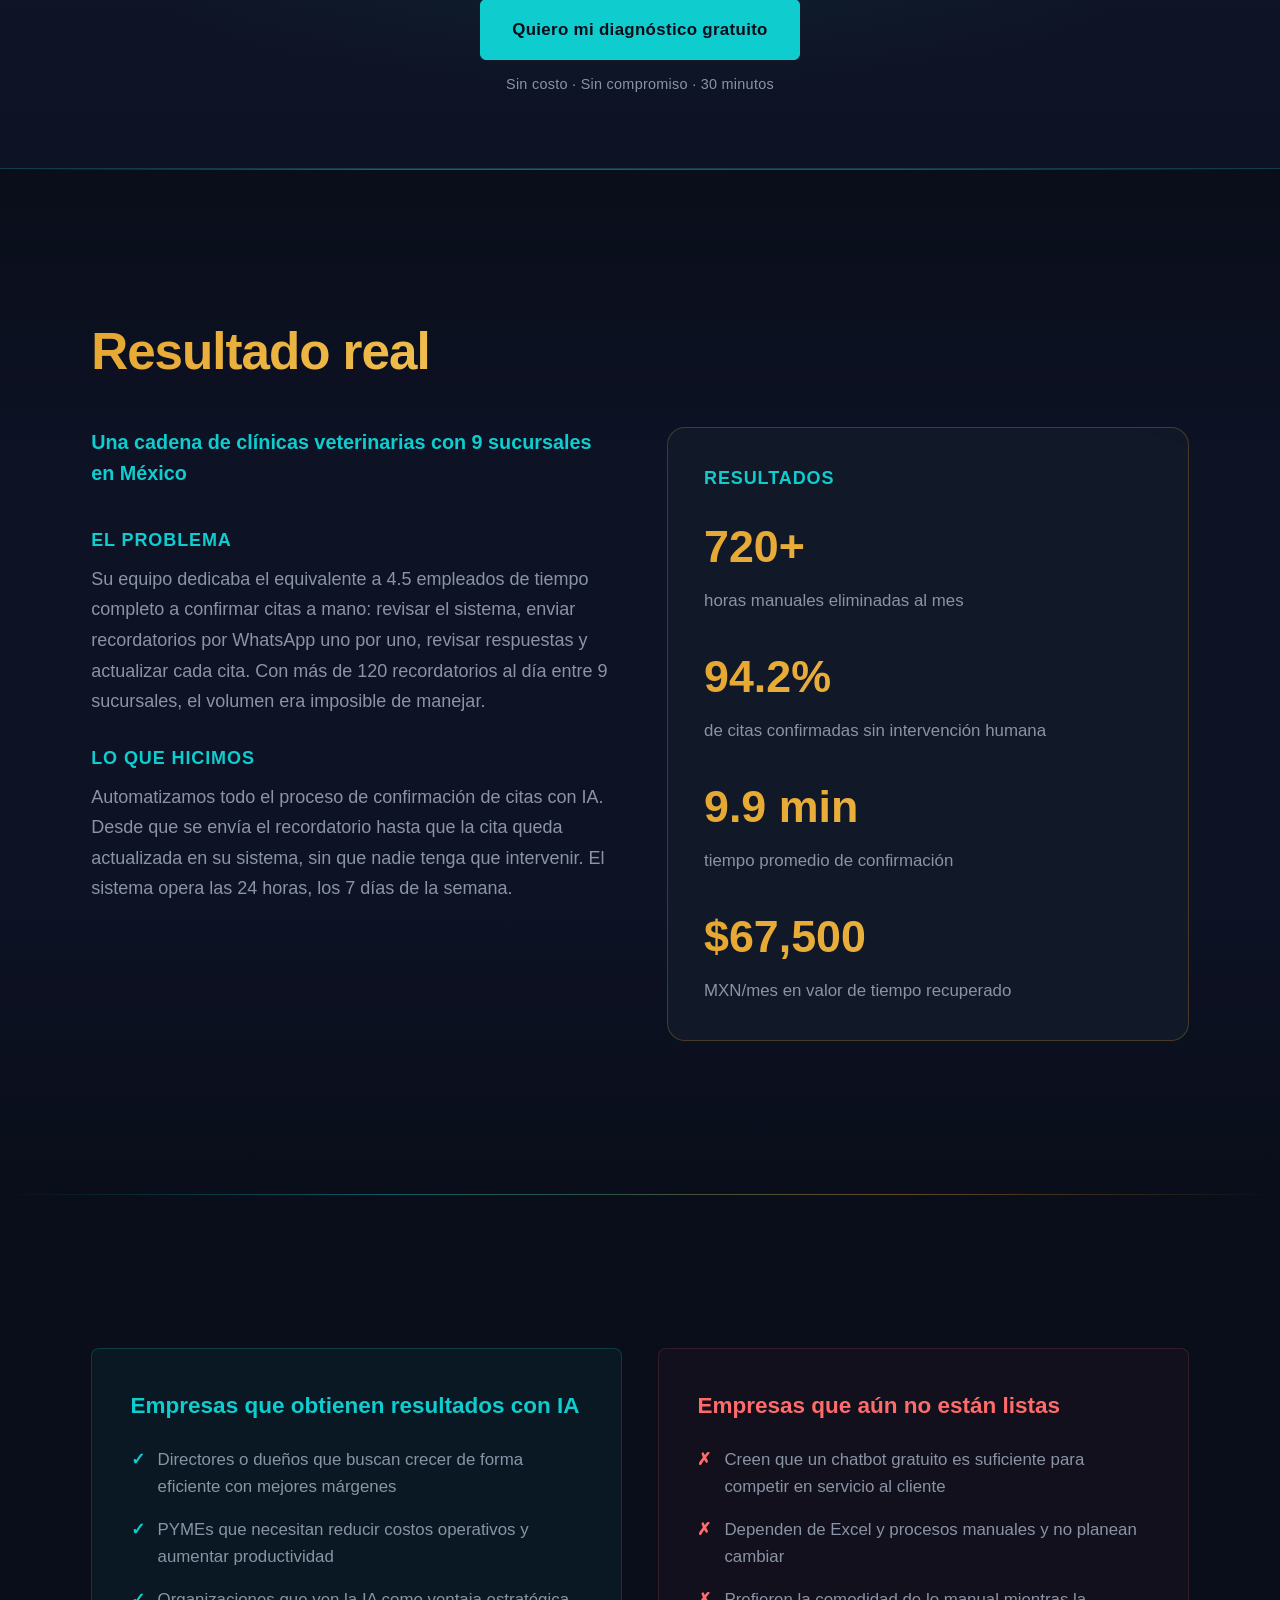
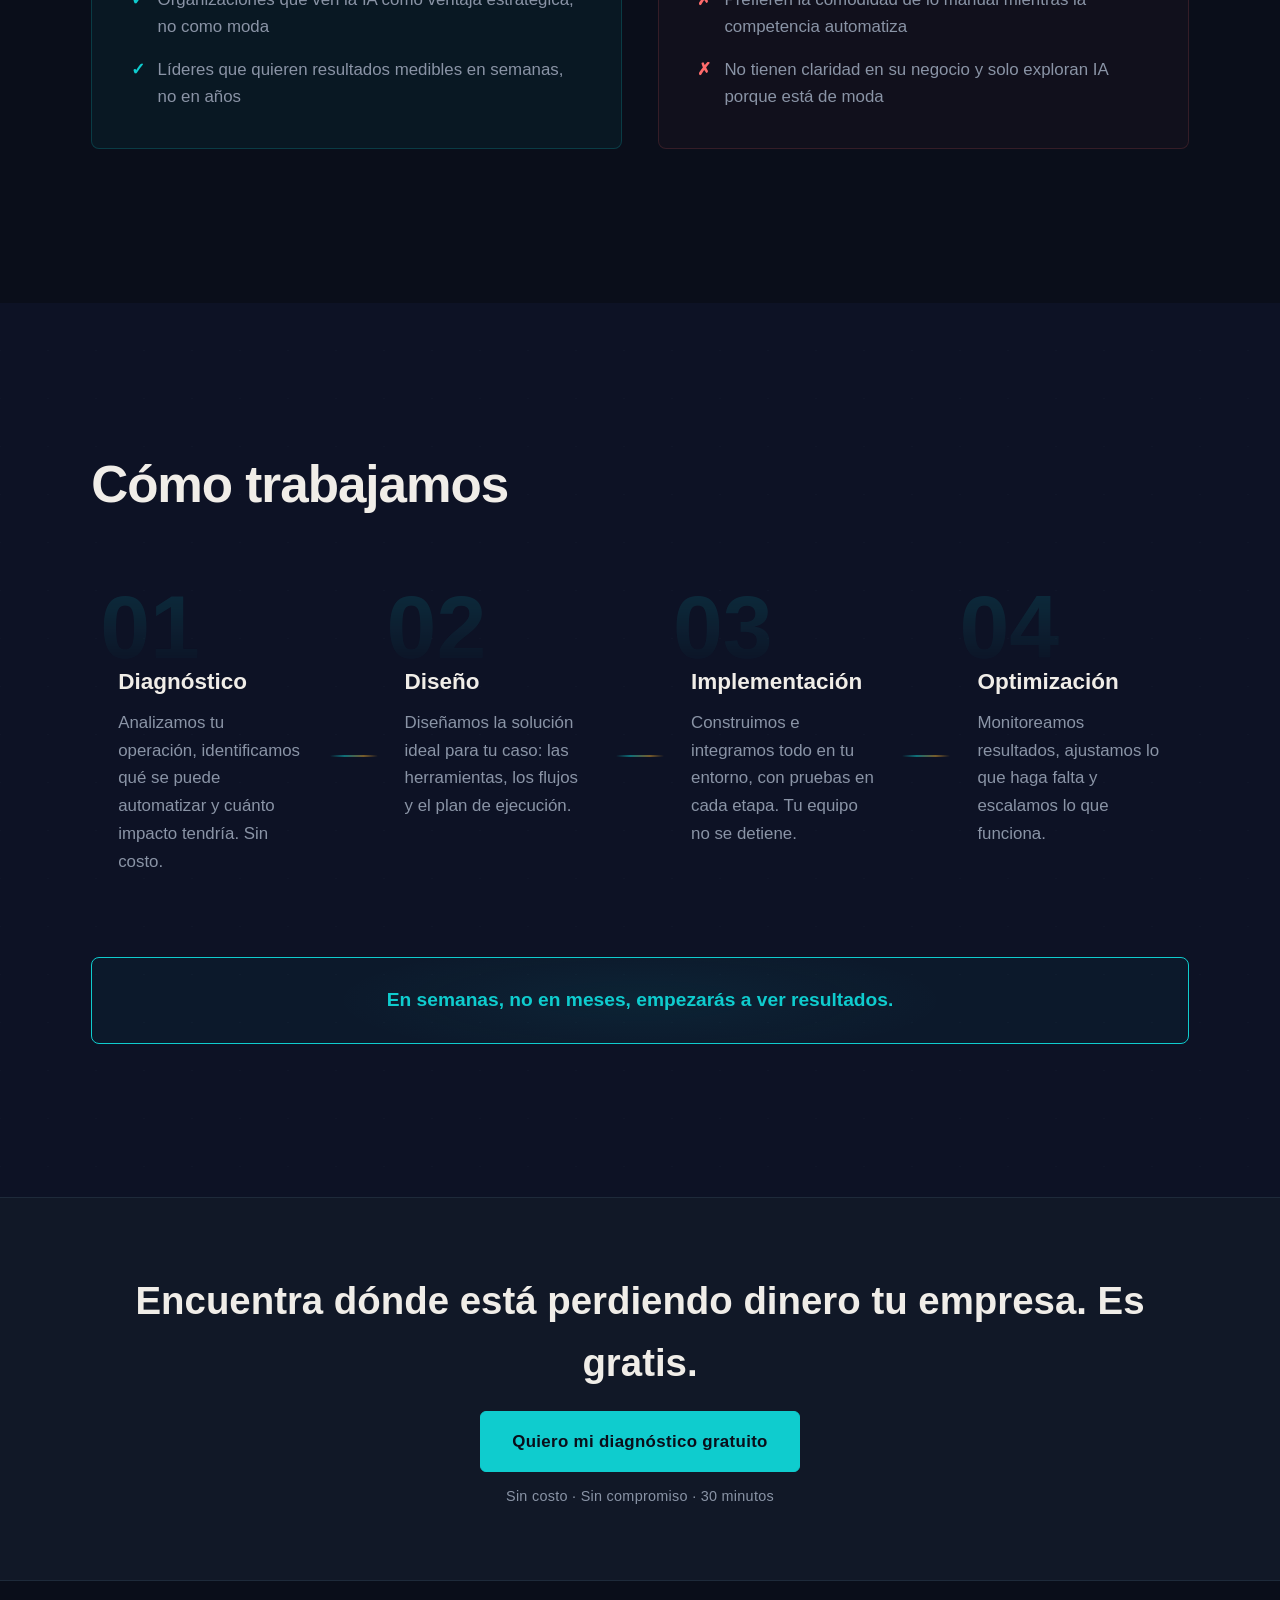
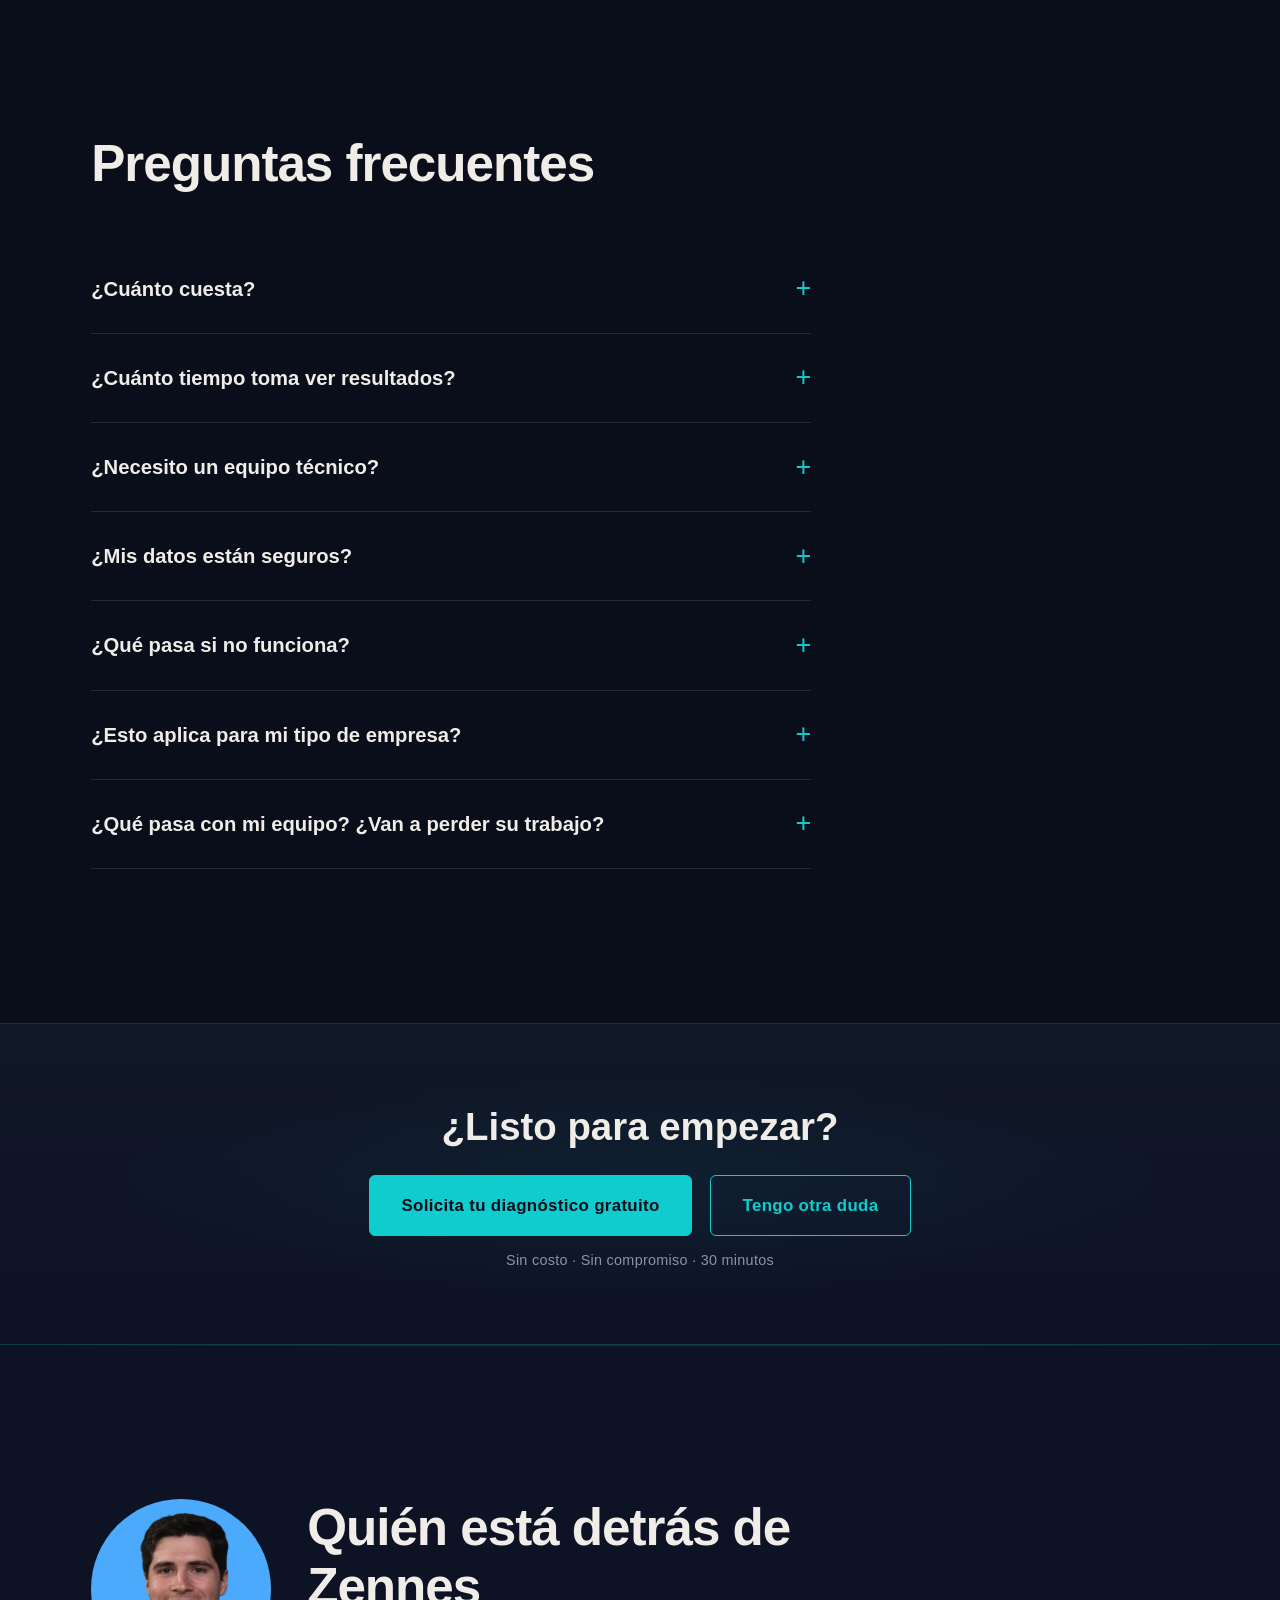
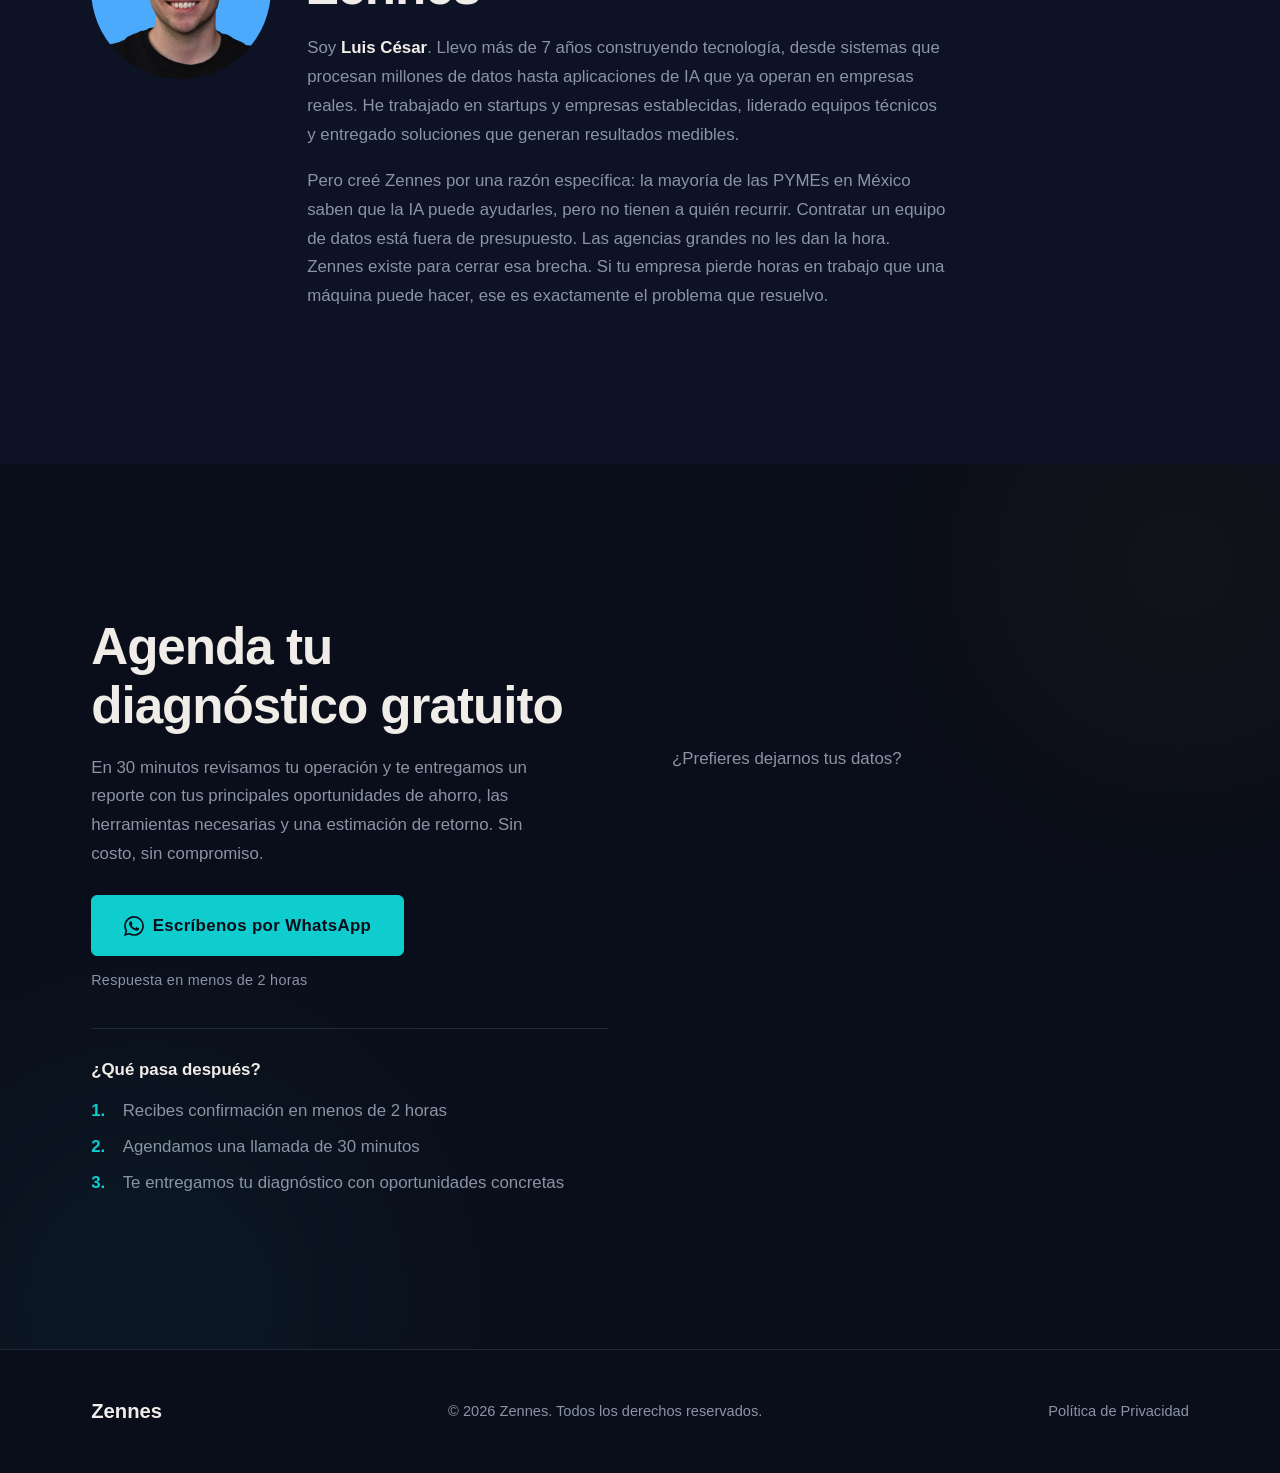
==== commit a15a0149: "feat: replace Formspree form with Tally.so embed Swap the custom lead capture form for an embedded T" ====
--- a/index.html
+++ b/index.html
@@ -356,23 +356,10 @@
           </ol>
         </div>
       </div>
-      <form class="contact__form" action="https://formspree.io/f/mreyzbld" method="POST">
+      <div class="contact__form">
         <p class="form__alt-label">¿Prefieres dejarnos tus datos?</p>
-        <div class="form__group">
-          <label class="form__label" for="name">Nombre</label>
-          <input class="form__input" type="text" id="name" name="name" required>
-        </div>
-        <div class="form__group">
-          <label class="form__label" for="contact">WhatsApp o Email</label>
-          <input class="form__input" type="text" id="contact" name="contact" placeholder="Tu número de WhatsApp o correo" required>
-        </div>
-        <div class="form__group">
-          <label class="form__label" for="challenge">¿Cuál es tu mayor reto operativo?</label>
-          <textarea class="form__input form__textarea" id="challenge" name="challenge" rows="3" placeholder="Ejemplo: Mi equipo pierde 3 horas diarias confirmando citas por teléfono"></textarea>
-        </div>
-        <button class="btn btn--solid form__submit" type="submit">Quiero mi diagnóstico gratuito</button>
-        <span class="btn__micro">Sin costo · Sin compromiso · 30 minutos</span>
-      </form>
+        <iframe data-tally-src="https://tally.so/embed/68kr4Y?alignLeft=1&hideTitle=1&transparentBackground=1&dynamicHeight=1" loading="lazy" width="100%" height="270" frameborder="0" marginheight="0" marginwidth="0" title="Agenda tu diagnóstico gratuito"></iframe>
+      </div>
     </div>
   </section>
 
@@ -394,5 +381,6 @@
   <div class="grain" aria-hidden="true"></div>
 
   <script src="main.js" defer></script>
+  <script>var d=document,w="https://tally.so/widgets/embed.js",v=function(){"undefined"!=typeof Tally?Tally.loadEmbeds():d.querySelectorAll("iframe[data-tally-src]:not([src])").forEach((function(e){e.src=e.dataset.tallySrc}))};if("undefined"!=typeof Tally)v();else if(d.querySelector('script[src="'+w+'"]')==null){var s=d.createElement("script");s.src=w,s.onload=v,s.onerror=v,d.body.appendChild(s);}</script>
 </body>
 </html>
--- a/styles.css
+++ b/styles.css
@@ -1236,45 +1236,6 @@
   gap: 1.25rem;
 }
 
-.form__group {
-  display: flex;
-  flex-direction: column;
-  gap: 0.375rem;
-}
-
-.form__label {
-  font-size: 0.8125rem;
-  font-weight: 500;
-  color: var(--text-secondary);
-  letter-spacing: 0.02em;
-}
-
-.form__input {
-  font-family: var(--font-body);
-  font-size: 0.9375rem;
-  color: var(--text-primary);
-  background: var(--bg);
-  border: 1px solid var(--border);
-  border-radius: 6px;
-  padding: 0.75rem 1rem;
-  transition: border-color var(--transition-base), box-shadow var(--transition-base);
-}
-
-.form__input:focus {
-  outline: none;
-  border-color: var(--accent);
-  box-shadow: 0 0 0 2px rgba(15, 204, 206, 0.3);
-}
-
-.form__textarea {
-  resize: vertical;
-  min-height: 80px;
-}
-
-.form__submit {
-  align-self: flex-start;
-  margin-top: 0.5rem;
-}
 
 /* ============================================================
    FOOTER
@@ -1562,10 +1523,6 @@
     gap: 2rem;
   }
 
-  .form__submit {
-    align-self: stretch;
-    justify-content: center;
-  }
 
   /* WhatsApp float */
   .whatsapp-float {
